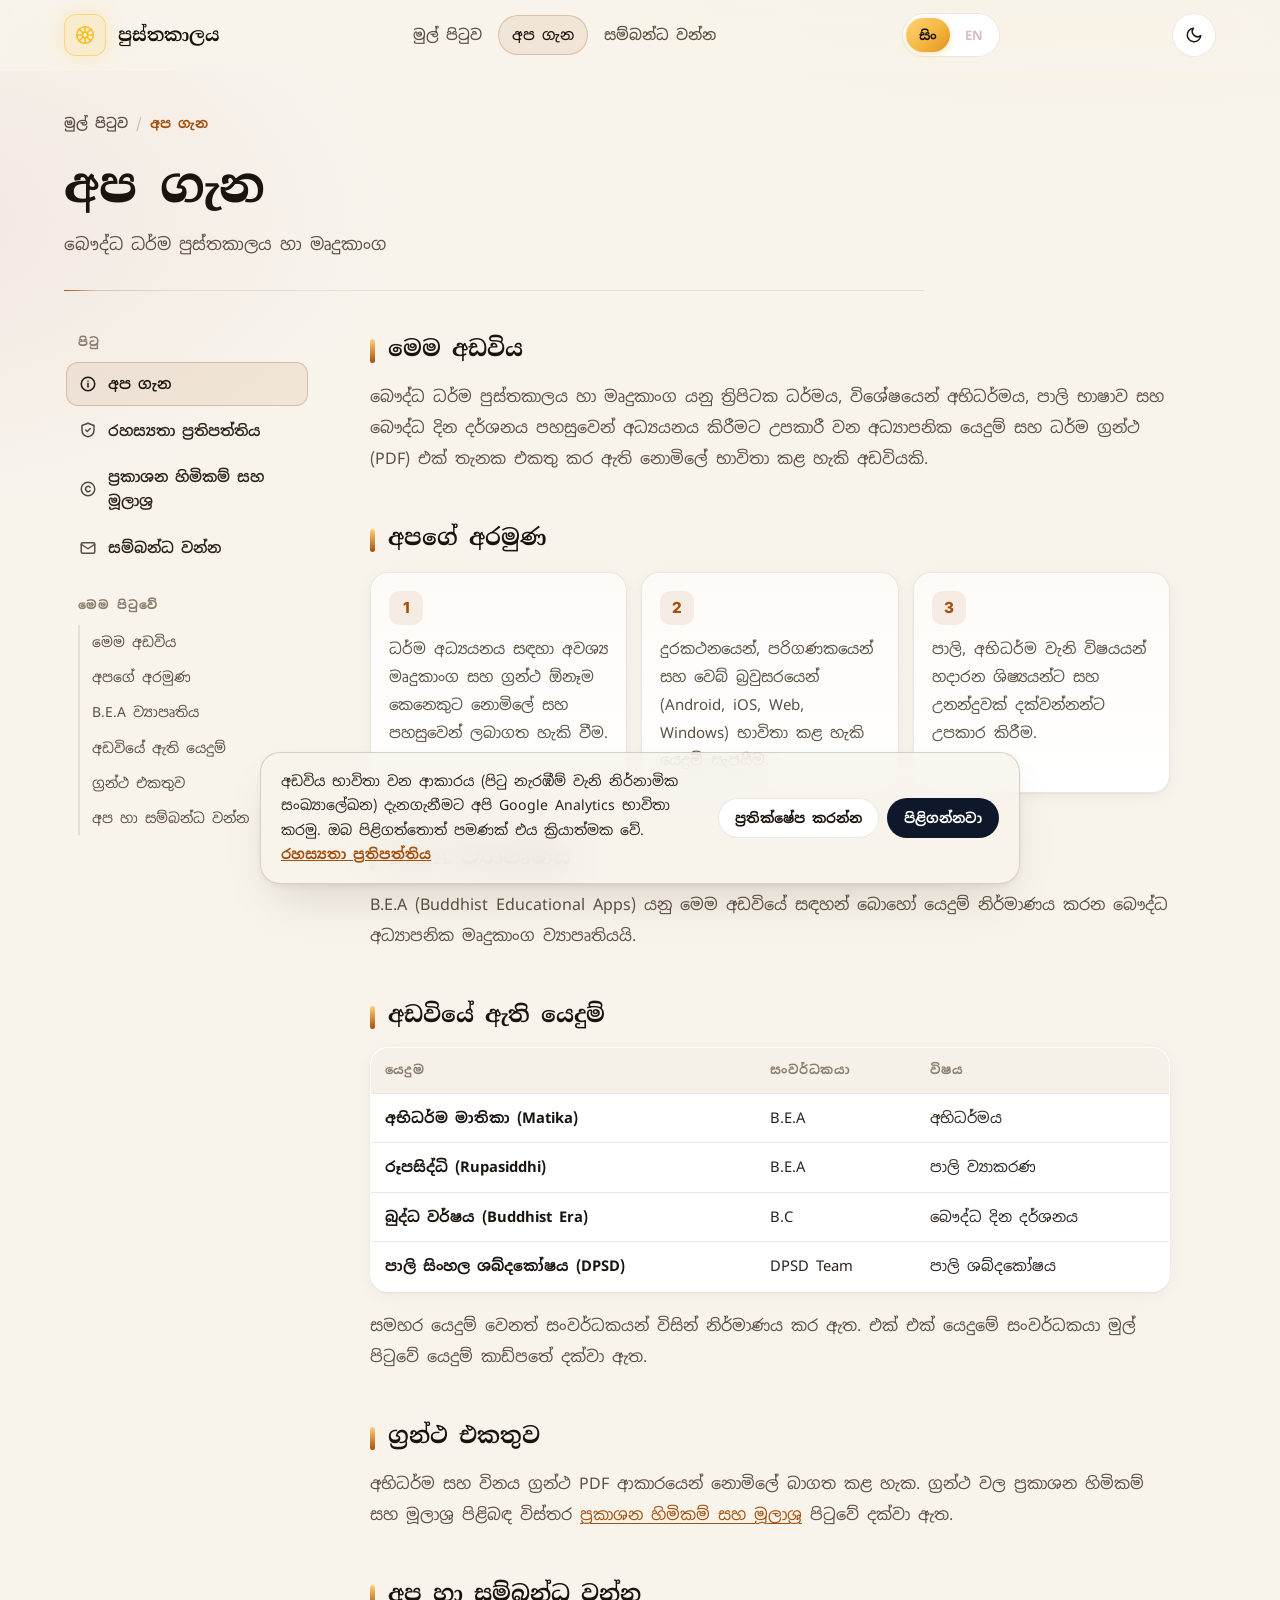
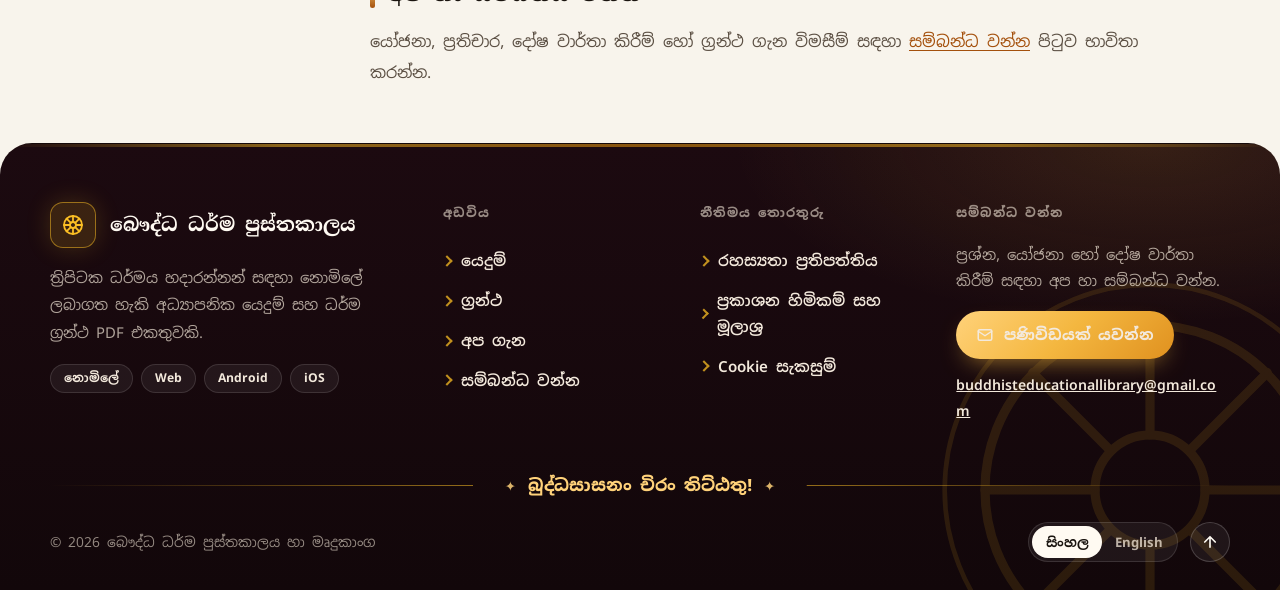
==== about.html @ d8a97411 "නවීන වෙබ් පෙනුම: modern.css / modern.js එකතු කිරීම - සියලු පිටුවලට modern.css (නව පෙනුම) සහ modern.j" ====
<!DOCTYPE html>
<html lang="si">
<head>
  <meta charset="UTF-8">
  <meta name="viewport" content="width=device-width, initial-scale=1.0">
  <title data-title-en="About | Buddhist Dhamma Library & Apps">අප ගැන | බෞද්ධ ධර්ම පුස්තකාලය හා මෘදුකාංග</title>
  <meta name="description" content="බෞද්ධ ධර්ම පුස්තකාලය හා මෘදුකාංග අඩවිය, B.E.A ව්‍යාපෘතිය සහ එහි අරමුණු ගැන දැනගන්න." data-content-en="Learn about the Buddhist Dhamma Library & Apps website, the B.E.A project and its aims.">
  <link rel="canonical" href="https://buddhistapps.vercel.app/about.html">
  <meta name="robots" content="index, follow">
  <meta name="theme-color" content="#3a0816">
  <link rel="icon" type="image/png" sizes="48x48" href="favicon.png">
  <link rel="preconnect" href="https://fonts.googleapis.com">
  <link rel="preconnect" href="https://fonts.gstatic.com" crossorigin>
  <link rel="stylesheet" href="https://fonts.googleapis.com/css2?family=Noto+Serif+Sinhala:wght@500;600;700;800&family=Noto+Sans+Sinhala:wght@400;500;600;700&family=Inter:wght@400;500;600;700&display=swap">
  <link rel="stylesheet" href="main.css?v=39">
  <link rel="stylesheet" href="modern.css?v=1">
  <script>
    (function() {
      try {
        const saved = localStorage.getItem('buddhist_apps_theme') || 'dark';
        document.documentElement.classList.toggle('light', saved === 'light');
        document.documentElement.setAttribute('data-theme', saved);
      } catch (e) {
        document.documentElement.classList.add('dark');
      }
    })();
  </script>
  <script src="i18n.js?v=2"></script>
  <script src="site.js?v=3"></script>
</head>
<body>

  <header class="site-header">
    <div class="container header-inner">
      <a href="index.html" class="brand" aria-label="මුල් පිටුව" data-i18n-aria="nav.home">
        <span class="brand-mark" aria-hidden="true">
          <svg viewBox="0 0 24 24" width="22" height="22" fill="none" stroke="currentColor" stroke-width="1.8" stroke-linecap="round" stroke-linejoin="round">
            <circle cx="12" cy="12" r="3"/>
            <circle cx="12" cy="12" r="9"/>
            <path d="M12 3v6M12 15v6M3 12h6M15 12h6M5.6 5.6l4.2 4.2M14.2 14.2l4.2 4.2M18.4 5.6l-4.2 4.2M9.8 14.2l-4.2 4.2"/>
          </svg>
        </span>
        <span class="brand-name" data-i18n="brand">පුස්තකාලය</span>
      </a>
      <nav class="site-nav" aria-label="ප්‍රධාන සබැඳි" data-i18n-aria="nav.aria">
        <a href="index.html" data-i18n="nav.home">මුල් පිටුව</a>
        <a href="about.html" aria-current="page" data-i18n="nav.about">අප ගැන</a>
        <a href="contact.html" data-i18n="nav.contact">සම්බන්ධ වන්න</a>
      </nav>
      <div class="lang-switch" role="group" aria-label="භාෂාව / Language" data-i18n-aria="lang.aria">
        <button type="button" data-set-lang="si" aria-pressed="true" title="සිංහල">සිං</button>
        <button type="button" data-set-lang="en" aria-pressed="false" title="English">EN</button>
      </div>
      <button class="theme-toggle" onclick="toggleTheme()" title="තේමාව මාරු කරන්න" aria-label="තේමාව මාරු කරන්න" data-i18n-title="theme.toggle" data-i18n-aria="theme.toggle">
        <span class="theme-toggle-icon" aria-hidden="true"></span>
      </button>
    </div>
  </header>

  <main class="container page-main">
    <nav class="crumbs" aria-label="breadcrumb">
      <a href="index.html" data-i18n="nav.home">මුල් පිටුව</a><span class="sep">/</span><span aria-current="page" data-i18n="nav.about"></span>
    </nav>
    <header class="page-head">
      <h1><span data-lang="si">අප ගැන</span><span data-lang="en">About Us</span></h1>
      <p class="page-lede"><span data-lang="si">බෞද්ධ ධර්ම පුස්තකාලය හා මෘදුකාංග</span><span data-lang="en">Buddhist Dhamma Library & Apps</span></p>
    </header>

    <div class="doc-layout">
      <aside class="doc-aside">
        <nav aria-labelledby="pgT">
          <p class="doc-box-title" id="pgT" data-i18n="pages.title">පිටු</p>
          <ul class="doc-pages">
          <li><a href="about.html" aria-current="page"><svg width="18" height="18" viewBox="0 0 24 24" fill="none" stroke="currentColor" stroke-width="2" stroke-linecap="round" stroke-linejoin="round"><circle cx="12" cy="12" r="9"/><path d="M12 11v5M12 8h.01"/></svg><span data-i18n="nav.about"></span></a></li>
          <li><a href="privacy.html"><svg width="18" height="18" viewBox="0 0 24 24" fill="none" stroke="currentColor" stroke-width="2" stroke-linecap="round" stroke-linejoin="round"><path d="M12 3l8 3v6c0 4.5-3.2 8-8 9-4.8-1-8-4.5-8-9V6z"/><path d="M9 12l2 2 4-4"/></svg><span data-i18n="footer.privacy"></span></a></li>
          <li><a href="copyright.html"><svg width="18" height="18" viewBox="0 0 24 24" fill="none" stroke="currentColor" stroke-width="2" stroke-linecap="round" stroke-linejoin="round"><circle cx="12" cy="12" r="9"/><path d="M14.8 9.5a3.5 3.5 0 100 5"/></svg><span data-i18n="footer.copyright"></span></a></li>
          <li><a href="contact.html"><svg width="18" height="18" viewBox="0 0 24 24" fill="none" stroke="currentColor" stroke-width="2" stroke-linecap="round" stroke-linejoin="round"><rect x="3" y="5" width="18" height="14" rx="2"/><path d="M3 7l9 6 9-6"/></svg><span data-i18n="nav.contact"></span></a></li>
          </ul>
        </nav>
        <nav class="doc-toc-box" id="docTocBox" aria-labelledby="tocT" hidden>
          <p class="doc-box-title" id="tocT" data-i18n="toc.title">මෙම පිටුවේ</p>
          <ol class="doc-toc" id="docToc"></ol>
        </nav>
      </aside>

      <article class="doc-article">
      <div data-lang="si">
      <h2>මෙම අඩවිය</h2>
      <p>
        බෞද්ධ ධර්ම පුස්තකාලය හා මෘදුකාංග යනු ත්‍රිපිටක ධර්මය, විශේෂයෙන් අභිධර්මය, පාලි භාෂාව සහ බෞද්ධ දින දර්ශනය පහසුවෙන් අධ්‍යයනය කිරීමට උපකාරී වන අධ්‍යාපනික යෙදුම් සහ ධර්ම ග්‍රන්ථ (PDF) එක් තැනක එකතු කර ඇති නොමිලේ භාවිතා කළ හැකි අඩවියකි.
      </p>

      <h2>අපගේ අරමුණ</h2>
      <ul class="card-list">
        <li>ධර්ම අධ්‍යයනය සඳහා අවශ්‍ය මෘදුකාංග සහ ග්‍රන්ථ ඕනෑම කෙනෙකුට නොමිලේ සහ පහසුවෙන් ලබාගත හැකි වීම.</li>
        <li>දුරකථනයෙන්, පරිගණකයෙන් සහ වෙබ් බ්‍රවුසරයෙන් (Android, iOS, Web, Windows) භාවිතා කළ හැකි යෙදුම් සැපයීම.</li>
        <li>පාලි, අභිධර්ම වැනි විෂයයන් හදාරන ශිෂ්‍යයන්ට සහ උනන්දුවක් දක්වන්නන්ට උපකාර කිරීම.</li>
      </ul>

      <h2>B.E.A ව්‍යාපෘතිය</h2>
      <p>
        B.E.A (Buddhist Educational Apps) යනු මෙම අඩවියේ සඳහන් බොහෝ යෙදුම් නිර්මාණය කරන බෞද්ධ අධ්‍යාපනික මෘදුකාංග ව්‍යාපෘතියයි.
      </p>

      <h2>අඩවියේ ඇති යෙදුම්</h2>
      <table class="info-table">
        <thead>
          <tr><th>යෙදුම</th><th>සංවර්ධකයා</th><th>විෂය</th></tr>
        </thead>
        <tbody>
          <tr><td>අභිධර්ම මාතිකා (Matika)</td><td>B.E.A</td><td>අභිධර්මය</td></tr>
          <tr><td>රූපසිද්ධි (Rupasiddhi)</td><td>B.E.A</td><td>පාලි ව්‍යාකරණ</td></tr>
          <tr><td>බුද්ධ වර්ෂය (Buddhist Era)</td><td>B.C</td><td>බෞද්ධ දින දර්ශනය</td></tr>
          <tr><td>පාලි සිංහල ශබ්දකෝෂය (DPSD)</td><td>DPSD Team</td><td>පාලි ශබ්දකෝෂය</td></tr>
        </tbody>
      </table>
      <p>සමහර යෙදුම් වෙනත් සංවර්ධකයන් විසින් නිර්මාණය කර ඇත. එක් එක් යෙදුමේ සංවර්ධකයා මුල් පිටුවේ යෙදුම් කාඩ්පතේ දක්වා ඇත.</p>

      <h2>ග්‍රන්ථ එකතුව</h2>
      <p>
        අභිධර්ම සහ විනය ග්‍රන්ථ PDF ආකාරයෙන් නොමිලේ බාගත කළ හැක. ග්‍රන්ථ වල ප්‍රකාශන හිමිකම් සහ මූලාශ්‍ර පිළිබඳ විස්තර <a href="copyright.html">ප්‍රකාශන හිමිකම් සහ මූලාශ්‍ර</a> පිටුවේ දක්වා ඇත.
      </p>

      <h2>අප හා සම්බන්ධ වන්න</h2>
      <p>
        යෝජනා, ප්‍රතිචාර, දෝෂ වාර්තා කිරීම් හෝ ග්‍රන්ථ ගැන විමසීම් සඳහා <a href="contact.html">සම්බන්ධ වන්න</a> පිටුව භාවිතා කරන්න.
      </p>
    
      </div>
      <div data-lang="en">
      <h2>This website</h2>
      <p>
        Buddhist Dhamma Library &amp; Apps is a free website that brings together educational apps and Dhamma books (PDF) to help you study the Tipiṭaka teachings — especially the Abhidhamma, the Pāli language and the Buddhist calendar — with ease.
      </p>

      <h2>Our aim</h2>
      <ul class="card-list">
        <li>Making the apps and books needed for Dhamma study freely and easily available to everyone.</li>
        <li>Providing apps that work on phones, computers and web browsers (Android, iOS, Web, Windows).</li>
        <li>Helping students of subjects such as Pāli and the Abhidhamma, and everyone with an interest in them.</li>
      </ul>

      <h2>The B.E.A project</h2>
      <p>
        B.E.A (Buddhist Educational Apps) is the Buddhist educational software project that creates most of the apps listed on this site.
      </p>

      <h2>Apps on this site</h2>
      <table class="info-table">
        <thead>
          <tr><th>App</th><th>Developer</th><th>Subject</th></tr>
        </thead>
        <tbody>
          <tr><td>Abhidhamma Matika</td><td>B.E.A</td><td>Abhidhamma</td></tr>
          <tr><td>Rupasiddhi</td><td>B.E.A</td><td>Pāli grammar</td></tr>
          <tr><td>Buddhist Era</td><td>B.C</td><td>Buddhist calendar</td></tr>
          <tr><td>Pali–Sinhala Dictionary (DPSD)</td><td>DPSD Team</td><td>Pāli dictionary</td></tr>
        </tbody>
      </table>
      <p>Some apps were created by other developers. The developer of each app is shown on its card on the home page.</p>

      <h2>Book collection</h2>
      <p>
        Abhidhamma and Vinaya books are available to download free as PDFs. Details about copyright and sources are on the <a href="copyright.html">Copyright &amp; Sources</a> page.
      </p>

      <h2>Get in touch</h2>
      <p>
        For suggestions, feedback, bug reports or questions about the books, please use the <a href="contact.html">Contact</a> page.
      </p>
      </div>
      </article>
    </div>

    <footer class="site-footer">
      <div class="footer-inner">
        <div class="footer-grid">

          <div class="footer-col footer-about">
            <a href="index.html" class="footer-brand">
              <span class="brand-mark" aria-hidden="true">
                <svg viewBox="0 0 24 24" width="24" height="24" fill="none" stroke="currentColor" stroke-width="1.8" stroke-linecap="round" stroke-linejoin="round">
                  <circle cx="12" cy="12" r="3"/>
                  <circle cx="12" cy="12" r="9"/>
                  <path d="M12 3v6M12 15v6M3 12h6M15 12h6M5.6 5.6l4.2 4.2M14.2 14.2l4.2 4.2M18.4 5.6l-4.2 4.2M9.8 14.2l-4.2 4.2"/>
                </svg>
              </span>
              <span class="footer-brand-name" data-i18n="brand.full">බෞද්ධ ධර්ම පුස්තකාලය</span>
            </a>
            <p data-i18n="footer.blurb">ත්‍රිපිටක ධර්මය හදාරන්නන් සඳහා නොමිලේ ලබාගත හැකි අධ්‍යාපනික යෙදුම් සහ ධර්ම ග්‍රන්ථ PDF එකතුවකි.</p>
            <div class="footer-chips">
              <span class="footer-chip" data-i18n="footer.free">නොමිලේ</span>
              <span class="footer-chip">Web</span>
              <span class="footer-chip">Android</span>
              <span class="footer-chip">iOS</span>
            </div>
          </div>

          <nav class="footer-col" aria-labelledby="footerExplore">
            <h3 id="footerExplore" data-i18n="footer.explore">අඩවිය</h3>
            <ul>
              <li><a href="index.html#apps" data-i18n="nav.apps">යෙදුම්</a></li>
              <li><a href="index.html#books" data-i18n="nav.books">ග්‍රන්ථ</a></li>
              <li><a href="about.html" data-i18n="nav.about">අප ගැන</a></li>
              <li><a href="contact.html" data-i18n="nav.contact">සම්බන්ධ වන්න</a></li>
            </ul>
          </nav>

          <nav class="footer-col" aria-labelledby="footerLegal">
            <h3 id="footerLegal" data-i18n="footer.legal">නීතිමය තොරතුරු</h3>
            <ul>
              <li><a href="privacy.html" data-i18n="footer.privacy">රහස්‍යතා ප්‍රතිපත්තිය</a></li>
              <li><a href="copyright.html" data-i18n="footer.copyright">ප්‍රකාශන හිමිකම් සහ මූලාශ්‍ර</a></li>
              <li><button type="button" class="footer-link-btn" onclick="openCookieSettings()" data-i18n="footer.cookie">Cookie සැකසුම්</button></li>
            </ul>
          </nav>

          <div class="footer-col footer-contact">
            <h3 data-i18n="footer.contact">සම්බන්ධ වන්න</h3>
            <p class="footer-contact-text" data-i18n="footer.contactText">ප්‍රශ්න, යෝජනා හෝ දෝෂ වාර්තා කිරීම් සඳහා අප හා සම්බන්ධ වන්න.</p>
            <a href="contact.html" class="footer-cta">
              <svg viewBox="0 0 24 24" width="18" height="18" fill="none" stroke="currentColor" stroke-width="2" stroke-linecap="round" stroke-linejoin="round" aria-hidden="true"><rect x="3" y="5" width="18" height="14" rx="2"/><path d="m3 7 9 6 9-6"/></svg>
              <span data-i18n="footer.contactCta">පණිවිඩයක් යවන්න</span>
            </a>
            <a href="#" class="footer-mail" data-contact-email data-hide-if-no-email hidden></a>
          </div>

        </div>

        <div class="footer-blessing"><span data-i18n="footer.blessing">බුද්ධසාසනං චිරං තිට්ඨතු!</span></div>

        <div class="footer-bottom">
          <p class="footer-copy">© <span data-year>2026</span> <span data-i18n="footer.rightsName">බෞද්ධ ධර්ම පුස්තකාලය හා මෘදුකාංග</span></p>
          <div class="footer-bottom-right">
            <div class="lang-switch" role="group" aria-label="භාෂාව / Language" data-i18n-aria="lang.aria">
              <button type="button" data-set-lang="si" aria-pressed="true" title="සිංහල">සිංහල</button>
              <button type="button" data-set-lang="en" aria-pressed="false" title="English">English</button>
            </div>
            <button type="button" class="footer-top" onclick="window.scrollTo({top:0,behavior:'smooth'})" aria-label="ඉහළට යන්න" title="ඉහළට යන්න" data-i18n-aria="footer.top" data-i18n-title="footer.top">
              <svg viewBox="0 0 24 24" width="18" height="18" fill="none" stroke="currentColor" stroke-width="2.2" stroke-linecap="round" stroke-linejoin="round" aria-hidden="true"><path d="M12 19V5M5 12l7-7 7 7"/></svg>
            </button>
          </div>
        </div>
      </div>
    </footer>
  </main>

  <script src="page.js?v=1" defer></script>
  <script src="theme.js" defer></script>
  <script src="modern.js?v=1" defer></script>
</body>
</html>
---- main.css ----
/* ============================================================
   බෞද්ධ ධර්ම පුස්තකාලය හා මෘදුකාංග — Modern Stable UI
   Clean · Traditional Serif Font · High Contrast · Responsive
   ============================================================ */

/* ---------- Dark (Default) ---------- */
:root,
:root.dark,
html.dark,
[data-theme="dark"] {
  --bg-main: #09090b;
  --bg-surface: #121215;
  --bg-hover: #18181c;
  --bg-elevated: #16161a;
  --bg-input: #121215;
  --bg-table-header: #141418;
  --bg-folder: #121215;
  --bg-folder-hover: #18181c;
  --border-color: #23232a;
  --border-light: #2e2e38;
  --text-main: #f0f0f2;          /* පැහැදිලි සුදු පැහැය */
  --text-bright: #ffffff;
  --text-muted: #c4c4cc;         /* කියවීමට පහසු contrast එකක් */
  --text-dim: #82828e;
  --accent-gold: #fbbf24;        /* පැහැදිලි රන්වන් පැහැය */
  --accent-soft: rgba(251, 191, 36, 0.12);
  --accent-ring: rgba(251, 191, 36, 0.35);
  --accent-green: #10b981;
  --pdf-red: #ef4444;
  --btn-solid-bg: #fafafa;
  --btn-solid-text: #09090b;
  --glass-bg: rgba(9, 9, 11, 0.85);
  --shadow-sm: 0 2px 8px rgba(0, 0, 0, 0.3);
  --shadow-lg: 0 16px 36px rgba(0, 0, 0, 0.5);
  --grid-line: rgba(255, 255, 255, 0.03);
  --r-xl: 18px;
  --r-lg: 14px;
  --r-md: 10px;
  --r-sm: 6px;
}

/* ---------- Light ---------- */
:root.light,
html.light,
[data-theme="light"] {
  --bg-main: #fdfdfc;
  --bg-surface: #ffffff;
  --bg-hover: #f5f5f3;
  --bg-elevated: #fafaf8;
  --bg-input: #ffffff;
  --bg-table-header: #f5f5f3;
  --bg-folder: #ffffff;
  --bg-folder-hover: #f5f5f3;
  --border-color: #e5e5e0;
  --border-light: #d1d1cb;
  --text-main: #18181b;          /* පැහැදිලි තද පැහැය */
  --text-bright: #09090b;
  --text-muted: #3f3f46;
  --text-dim: #71717a;
  --accent-gold: #b45309;        /* තද රන්වන්/දුඹුරු පැහැය */
  --accent-soft: rgba(180, 83, 9, 0.1);
  --accent-ring: rgba(180, 83, 9, 0.25);
  --accent-green: #059669;
  --pdf-red: #dc2626;
  --btn-solid-bg: #0f172a;
  --btn-solid-text: #ffffff;
  --glass-bg: rgba(253, 253, 252, 0.88);
  --shadow-sm: 0 2px 8px rgba(0, 0, 0, 0.05);
  --shadow-lg: 0 16px 36px rgba(0, 0, 0, 0.08);
  --grid-line: rgba(0, 0, 0, 0.03);
}

/* Base Styles */
* {
  margin: 0;
  padding: 0;
  box-sizing: border-box;
}

html {
  scroll-behavior: smooth;
  -webkit-tap-highlight-color: transparent;
}

body {
  background-color: var(--bg-main);
  color: var(--text-main);
  font-family: 'Noto Serif Sinhala', 'Abhaya Libre', Georgia, 'Times New Roman', serif;
  font-size: 16px;
  font-weight: 500;
  line-height: 1.95;
  letter-spacing: 0.01em;
  -webkit-font-smoothing: antialiased;
  -moz-osx-font-smoothing: grayscale;
  text-rendering: optimizeLegibility;
  font-feature-settings: "kern" 1;
  transition: background-color 0.25s ease, color 0.25s ease;
  overflow-x: hidden;
}

::selection {
  background: var(--accent-gold);
  color: #000;
}

/* පිටුවේ ප්‍රධාන තිරස් සීමාව මදක් වැඩි කිරීම (1140px සිට 1220px දක්වා) */
.container {
  max-width: 1220px;
  margin: 0 auto;
  padding: 0 20px;
  position: relative;
}

/* ==========================================
   Header
   ========================================== */
.site-header {
  position: sticky;
  top: 0;
  z-index: 50;
  background: var(--glass-bg);
  backdrop-filter: blur(14px);
  -webkit-backdrop-filter: blur(14px);
  border-bottom: 1px solid var(--border-color);
}

.header-inner {
  display: flex;
  align-items: center;
  justify-content: space-between;
  gap: 16px;
  height: 68px;
}

.brand {
  display: flex;
  align-items: center;
  gap: 12px;
  text-decoration: none;
  color: var(--text-bright);
  flex-shrink: 0;
}

.brand-mark {
  display: grid;
  place-items: center;
  width: 38px;
  height: 38px;
  border-radius: var(--r-sm);
  background: var(--accent-soft);
  color: var(--accent-gold);
  border: 1px solid var(--accent-ring);
}

.brand-name {
  font-family: 'Noto Serif Sinhala', Georgia, serif;
  font-weight: 700;
  font-size: 1.15rem;
}

/* Search Bar */
.search-wrapper {
  flex: 1;
  max-width: 480px;
  position: relative;
}

.search-box {
  position: relative;
  display: flex;
  align-items: center;
}

.search-box input {
  width: 100%;
  height: 42px;
  background: var(--bg-input);
  border: 1px solid var(--border-color);
  border-radius: var(--r-md);
  padding: 0 40px 0 42px;
  color: var(--text-bright);
  font-family: inherit;
  font-size: 0.92rem;
  outline: none;
  transition: border-color 0.2s, box-shadow 0.2s;
}

.search-box input:focus {
  border-color: var(--accent-gold);
  box-shadow: 0 0 0 3px var(--accent-soft);
}

.search-icon {
  position: absolute;
  left: 14px;
  color: var(--text-dim);
  pointer-events: none;
}

.search-clear {
  position: absolute;
  right: 12px;
  width: 22px;
  height: 22px;
  border-radius: 50%;
  background: var(--bg-hover);
  border: none;
  color: var(--text-muted);
  font-size: 1rem;
  cursor: pointer;
  display: grid;
  place-items: center;
}
.search-clear.hidden { display: none; }

.search-results {
  position: absolute;
  top: calc(100% + 8px);
  left: 0;
  right: 0;
  background: var(--bg-surface);
  border: 1px solid var(--border-light);
  border-radius: var(--r-md);
  box-shadow: var(--shadow-lg);
  max-height: 60vh;
  overflow-y: auto;
  padding: 8px;
  z-index: 100;
}
.search-results.hidden { display: none; }

.search-section-title {
  font-family: 'Noto Serif Sinhala', Georgia, serif;
  font-size: 0.74rem;
  font-weight: 700;
  letter-spacing: 0.05em;
  text-transform: uppercase;
  color: var(--text-dim);
  padding: 8px 12px 4px;
}

.search-result-item {
  display: flex;
  align-items: center;
  gap: 12px;
  padding: 10px 12px;
  border-radius: var(--r-sm);
  text-decoration: none;
  color: var(--text-main);
  transition: background 0.15s;
}
.search-result-item:hover {
  background: var(--bg-hover);
}
.search-result-title {
  font-size: 0.92rem;
  color: var(--text-bright);
  white-space: nowrap;
  overflow: hidden;
  text-overflow: ellipsis;
}

/* Theme Toggle */
.theme-toggle {
  width: 42px;
  height: 42px;
  display: grid;
  place-items: center;
  background: var(--bg-surface);
  border: 1px solid var(--border-color);
  border-radius: var(--r-md);
  color: var(--text-bright);
  cursor: pointer;
  flex-shrink: 0;
  transition: border-color 0.2s, background 0.2s;
}
.theme-toggle:hover {
  background: var(--bg-hover);
  border-color: var(--border-light);
}

.theme-toggle-icon {
  width: 18px;
  height: 18px;
  background: currentColor;
  -webkit-mask: url("data:image/svg+xml,%3Csvg xmlns='http://www.w3.org/2000/svg' viewBox='0 0 24 24' fill='none' stroke='black' stroke-width='2' stroke-linecap='round' stroke-linejoin='round'%3E%3Ccircle cx='12' cy='12' r='4'/%3E%3Cpath d='M12 2v2M12 20v2M4.9 4.9l1.4 1.4M17.7 17.7l1.4 1.4M2 12h2M20 12h2M4.9 19.1l1.4-1.4M17.7 6.3l1.4-1.4'/%3E%3C/svg%3E") center/contain no-repeat;
  mask: url("data:image/svg+xml,%3Csvg xmlns='http://www.w3.org/2000/svg' viewBox='0 0 24 24' fill='none' stroke='black' stroke-width='2' stroke-linecap='round' stroke-linejoin='round'%3E%3Ccircle cx='12' cy='12' r='4'/%3E%3Cpath d='M12 2v2M12 20v2M4.9 4.9l1.4 1.4M17.7 17.7l1.4 1.4M2 12h2M20 12h2M4.9 19.1l1.4-1.4M17.7 6.3l1.4-1.4'/%3E%3C/svg%3E") center/contain no-repeat;
}
html.light .theme-toggle-icon {
  -webkit-mask: url("data:image/svg+xml,%3Csvg xmlns='http://www.w3.org/2000/svg' viewBox='0 0 24 24' fill='none' stroke='black' stroke-width='2' stroke-linecap='round' stroke-linejoin='round'%3E%3Cpath d='M21 12.8A9 9 0 1 1 11.2 3a7 7 0 0 0 9.8 9.8z'/%3E%3C/svg%3E") center/contain no-repeat;
  mask: url("data:image/svg+xml,%3Csvg xmlns='http://www.w3.org/2000/svg' viewBox='0 0 24 24' fill='none' stroke='black' stroke-width='2' stroke-linecap='round' stroke-linejoin='round'%3E%3Cpath d='M21 12.8A9 9 0 1 1 11.2 3a7 7 0 0 0 9.8 9.8z'/%3E%3C/svg%3E") center/contain no-repeat;
}

/* ==========================================
   Hero Banner — Compact Height (තනි බැනරය)
   ========================================== */
/* බැනරයට පමණක් වම්පස රන්වන් මායිම පවත්වා ගැනීම */
.hero-banner {
  /* බැනරය තිරයේ වම් සිට දකුණ දක්වා සම්පූර්ණ පළලට (full-bleed) */
  width: 100vw;
  margin: 0 0 22px calc(50% - 50vw);
  padding: 32px 20px;
  display: flex;
  align-items: center;
  border: none;
  border-left: none !important;
  border-bottom: 1px solid var(--accent-ring);
  border-radius: 0;
  box-shadow: var(--shadow-sm);
  position: relative;
  overflow: hidden;
  isolation: isolate;
  background-color: var(--bg-surface);
  /* පින්තූරය පසුබිමට + තේමාවට ගැළපෙන overlay එකක් (අකුරු පැහැදිලි වීමට) */
  background-image:
    linear-gradient(var(--hero-overlay), var(--hero-overlay)),
    url("Gemini_Generated_Image_10kmon10kmon10km.jpg");
  background-size: cover;
  background-position: center;
  background-repeat: no-repeat;
}

.hero-banner-content {
  max-width: 1180px;             /* අන්තර්ගතය මැදට, පසුබිම සම්පූර්ණ තිරයට */
  width: 100%;
  margin: 0 auto;
  position: relative;
  z-index: 1;
  /* අකුරු පිටුපස අර්ධ-පාරදර්ශක පුවරුවක් — පින්තූරය පෙනෙමින් අකුරු පැහැදිලි වීමට */
  padding: 10px 24px;
  background: var(--hero-panel);
  border: none;
}

.hero-eyebrow {
  display: inline-flex;
  align-items: center;
  gap: 8px;
  padding: 4px 12px;
  border-radius: 999px;
  background: var(--hero-chip-bg);
  border: 1px solid var(--accent-ring);
  color: var(--hero-text);
  font-size: 0.78rem;
  font-weight: 600;
  margin-bottom: 12px;
}

.hero-eyebrow .dot {
  width: 7px;
  height: 7px;
  border-radius: 50%;
  background: var(--accent-green);
  box-shadow: 0 0 0 3px rgba(16, 185, 129, 0.2);
}

.hero-banner-title {
  font-family: 'Noto Serif Sinhala', Georgia, serif;
  /* අකුරු ප්‍රමාණය මදක් අඩු කර ඇත */
  font-size: clamp(1.35rem, 2.4vw, 1.85rem);
  font-weight: 800;
  color: var(--hero-title);
  line-height: 1.5;
  margin-bottom: 14px;
  text-shadow: var(--hero-shadow);
  text-align: center;
  width: 100%;
}

.hero-banner-desc {
  font-family: 'Noto Serif Sinhala', Georgia, serif;
  font-size: 0.98rem;
  font-weight: 500;
  color: var(--hero-text);
  line-height: 1.9;
  text-align: justify;
  text-justify: inter-word;
  text-shadow: var(--hero-shadow);
  margin-bottom: 0;
}

/* ==========================================
   Hero Actions — බැනරයට යටින්
   ========================================== */
.hero-actions {
  display: flex;
  align-items: center;
  gap: 12px;
  flex-wrap: wrap;
  margin-top: 0;
  margin-bottom: 44px;
  padding-left: 0;
}

.hero-btn {
  display: inline-flex !important;
  align-items: center;
  justify-content: center;
  gap: 8px;
  height: 42px;
  padding: 0 20px;
  border-radius: var(--r-md);
  font-family: inherit;
  font-size: 0.92rem;
  font-weight: 600;
  text-decoration: none !important;
  cursor: pointer;
  white-space: nowrap;
  transition: all 0.2s ease;
}

.hero-btn-primary {
  background: var(--btn-solid-bg) !important;
  color: var(--btn-solid-text) !important;
  border: 1px solid transparent;
  box-shadow: 0 2px 8px rgba(0, 0, 0, 0.08);
}
.hero-btn-primary:hover {
  transform: translateY(-2px);
  box-shadow: 0 4px 12px rgba(0, 0, 0, 0.14);
}

.hero-btn-ghost {
  background: var(--bg-surface) !important;
  color: var(--text-bright) !important;
  border: 1px solid var(--border-color) !important;
}
.hero-btn-ghost:hover {
  background: var(--bg-hover) !important;
  border-color: var(--border-light) !important;
  transform: translateY(-2px);
}

/* Mobile responsive */
@media (max-width: 768px) {
  .hero-banner {
    padding: 18px 16px;
    margin: 14px 0 12px 0;
  }
  .hero-banner-desc {
    text-align: left;
    font-size: 0.95rem;
  }
  .hero-actions {
    margin-bottom: 28px;
  }
}

/* ==========================================
   Section Headers
   ========================================== */
.section-block {
  margin-bottom: 48px;
}

/* 3. Section Titles (බෞද්ධ අධ්‍යාපනික Apps / ධර්ම ග්‍රන්ථ එකතුව) මදක් ඇතුළට ගැනීම */
.section-title {
  display: flex;
  align-items: center;
  gap: 10px;
  font-family: 'Noto Serif Sinhala', Georgia, serif;
  font-size: 1.3rem;
  font-weight: 700;
  color: var(--text-bright);
  margin-bottom: 20px;
  padding-left: 6px;  /* වම් දාරයෙන් මදක් ඇතුළට පෙළගැස්වීම */
  scroll-margin-top: 85px;
}

.section-title svg {
  color: var(--accent-gold);
}

/* ==========================================
   Apps Grid & Cards (Clean & Stable Fixes)
   ========================================== */
.apps-grid {
  display: grid;
  grid-template-columns: repeat(auto-fill, minmax(320px, 1fr));
  gap: 18px;
  align-items: start;
}

.playstore-card {
  background: var(--bg-surface);
  border: 1px solid var(--border-color);
  border-radius: var(--r-lg);
  padding: 16px;
  transition: border-color 0.2s, box-shadow 0.2s;
  overflow: hidden;
}
.playstore-card:hover {
  border-color: var(--border-light);
}
.playstore-card.expanded {
  border-color: var(--accent-ring);
  box-shadow: var(--shadow-lg);
}

.playstore-summary {
  display: flex;
  align-items: center;
  gap: 14px;
  cursor: pointer;
  user-select: none;
}

.playstore-app-icon {
  width: 58px;
  height: 58px;
  border-radius: 14px;
  object-fit: cover;
  background: var(--bg-hover);
  border: 1px solid var(--border-color);
  flex-shrink: 0;
}

.playstore-header-info {
  flex: 1;
  min-width: 0;
}

.playstore-app-title {
  font-family: 'Noto Serif Sinhala', Georgia, serif;
  font-size: 1rem;
  font-weight: 700;
  color: var(--text-bright);
  margin-bottom: 3px;
  line-height: 1.4;
  white-space: normal;
  word-break: break-word;
  overflow: visible;
  text-overflow: unset;
}

.playstore-developer {
  font-size: 0.8rem;
  color: var(--text-muted);
  display: flex;
  align-items: center;
  gap: 5px;
}
.playstore-developer span {
  color: var(--accent-green);
  font-weight: 700;
}

/* Expand Arrow */
.card-expand-arrow {
  width: 28px;
  height: 28px;
  border-radius: 50%;
  background: var(--bg-hover);
  display: grid;
  place-items: center;
  flex-shrink: 0;
  transition: transform 0.25s ease;
}
.card-expand-arrow::before {
  content: '';
  width: 6px;
  height: 6px;
  border-right: 2px solid var(--text-muted);
  border-bottom: 2px solid var(--text-muted);
  transform: translateY(-2px) rotate(45deg);
}
.playstore-card.expanded .card-expand-arrow {
  transform: rotate(180deg);
}

/* Expanded Details */
.playstore-details {
  display: none;
  margin-top: 14px;
  padding-top: 14px;
  border-top: 1px solid var(--border-color);
  animation: fadeIn 0.2s ease-out;
}
.playstore-card.expanded .playstore-details {
  display: block;
}
@keyframes fadeIn {
  from { opacity: 0; transform: translateY(-4px); }
  to { opacity: 1; transform: translateY(0); }
}

.playstore-meta-row {
  display: grid;
  grid-template-columns: 1fr auto 1fr auto 1fr;
  align-items: center;
  padding: 10px;
  background: var(--bg-elevated);
  border: 1px solid var(--border-color);
  border-radius: var(--r-md);
  margin-bottom: 14px;
}
.playstore-meta-item {
  display: flex;
  flex-direction: column;
  align-items: center;
}
.playstore-meta-val {
  font-size: 0.92rem;
  font-weight: 700;
  color: var(--text-bright);
}
.playstore-meta-val .star {
  color: #fbbf24;
}
.playstore-meta-lbl {
  font-size: 0.7rem;
  color: var(--text-dim);
}
.playstore-meta-divider {
  width: 1px;
  height: 20px;
  background: var(--border-color);
}

/* Card Action Buttons */
.playstore-actions {
  display: flex;
  gap: 8px;
  margin-bottom: 14px;
  align-items: stretch;
}

.btn-playstore-install,
.btn-playstore-web,
.btn-playstore-share {
  min-height: 44px;
  padding: 8px 12px;
  border-radius: var(--r-md);
  display: inline-flex;
  align-items: center;
  justify-content: center;
  gap: 6px;
  font-family: inherit;
  font-size: 0.85rem;
  font-weight: 600;
  text-decoration: none !important;
  white-space: nowrap;
  border: 1px solid transparent;
  cursor: pointer;
  transition: all 0.2s ease;
}

.btn-playstore-install {
  flex: 1.5;
  background: #0f172a;
  color: #ffffff !important;
}
[data-theme="dark"] .btn-playstore-install {
  background: #fafafa;
  color: #09090b !important;
}
.btn-playstore-install:hover {
  opacity: 0.92;
  transform: translateY(-1px);
}
.btn-playstore-install svg {
  flex-shrink: 0;
}

.btn-playstore-web {
  flex: 1;
  background: var(--bg-surface);
  color: var(--text-bright);
  border-color: var(--border-color);
}
.btn-playstore-web:hover {
  background: var(--bg-hover);
  border-color: var(--border-light);
}

.btn-playstore-share {
  flex: 0 0 auto;
  padding: 8px 14px;
  background: var(--bg-surface);
  color: var(--text-bright);
  border-color: var(--border-color);
}
.btn-playstore-share:hover {
  background: var(--bg-hover);
  border-color: var(--border-light);
}

.playstore-about {
  font-size: 0.88rem;
  color: var(--text-muted);
  line-height: 1.75;
  margin-bottom: 14px;
}

/* Screenshots Carousel */
.playstore-screenshots-scroll {
  display: flex;
  gap: 10px;
  overflow-x: auto;
  padding-bottom: 8px;
  margin-bottom: 14px;
}
.playstore-screenshot-img {
  height: 180px;
  width: auto;
  flex-shrink: 0;
  border-radius: var(--r-md);
  border: 1px solid var(--border-color);
  object-fit: cover;
  cursor: zoom-in;
  transition: transform 0.2s;
}
.playstore-screenshot-img:hover {
  transform: scale(1.02);
}

/* Install Guide */
.install-guide-toggle {
  width: 100%;
  display: flex;
  align-items: center;
  gap: 10px;
  background: var(--bg-elevated);
  color: var(--text-bright);
  border: 1px solid var(--border-color);
  border-radius: var(--r-md);
  padding: 10px 12px;
  font-family: inherit;
  font-size: 0.86rem;
  font-weight: 600;
  cursor: pointer;
}
.install-guide-text {
  flex: 1;
  text-align: left;
}
.install-guide-arrow {
  width: 18px;
  height: 18px;
  display: grid;
  place-items: center;
}
.install-guide-arrow::before {
  content: '';
  width: 6px;
  height: 6px;
  border-right: 2px solid var(--text-muted);
  border-bottom: 2px solid var(--text-muted);
  transform: rotate(45deg);
  transition: transform 0.25s;
}
.install-guide:has(.install-guide-content.open) .install-guide-arrow::before {
  transform: rotate(-135deg);
}

.install-guide-content {
  max-height: 0;
  overflow: hidden;
  transition: max-height 0.3s ease;
}
.install-guide-content.open {
  max-height: 700px;
  padding: 12px;
  margin-top: 8px;
  background: var(--bg-elevated);
  border: 1px solid var(--border-color);
  border-radius: var(--r-md);
}

.install-tabs {
  display: flex;
  gap: 6px;
  margin-bottom: 12px;
  background: var(--bg-hover);
  padding: 4px;
  border-radius: var(--r-sm);
}
.install-tab {
  flex: 1;
  display: flex;
  align-items: center;
  justify-content: center;
  gap: 6px;
  padding: 8px;
  border: none;
  background: transparent;
  color: var(--text-muted);
  font-size: 0.8rem;
  font-weight: 600;
  cursor: pointer;
  border-radius: 4px;
}
.install-tab.active {
  background: var(--bg-surface);
  color: var(--text-bright);
}
.install-panel { display: none; }
.install-panel.active { display: block; }

.install-steps {
  list-style: none;
  counter-reset: s;
  padding: 0;
}
.install-steps li {
  counter-increment: s;
  position: relative;
  padding: 6px 0 6px 30px;
  font-size: 0.85rem;
  color: var(--text-main);
}
.install-steps li::before {
  content: counter(s);
  position: absolute;
  left: 0;
  top: 7px;
  width: 20px;
  height: 20px;
  border-radius: 50%;
  background: var(--accent-soft);
  color: var(--accent-gold);
  font-size: 0.72rem;
  font-weight: 700;
  display: grid;
  place-items: center;
}

/* ==========================================
   PDF Table (Clean & Aligned)
   ========================================== */
.pdf-table {
  background: var(--bg-surface);
  border: 1px solid var(--border-color);
  border-radius: var(--r-lg);
  overflow: hidden;
}

.table-header {
  display: grid;
  grid-template-columns: 1fr 140px 100px 90px;
  padding: 14px 20px;
  background: var(--bg-table-header);
  border-bottom: 1px solid var(--border-color);
  color: var(--text-dim);
  font-size: 0.74rem;
  font-weight: 700;
  text-transform: uppercase;
  letter-spacing: 0.05em;
}

.folder-group {
  border-bottom: 1px solid var(--border-color);
}
.folder-group:last-child {
  border-bottom: none;
}

.folder-header {
  display: flex;
  align-items: center;
  gap: 12px;
  padding: 14px 20px;
  background: var(--bg-folder);
  color: var(--text-bright);
  font-family: 'Noto Serif Sinhala', Georgia, serif;
  font-size: 0.96rem;
  font-weight: 700;
  cursor: pointer;
  user-select: none;
  transition: background 0.15s;
}
.folder-header:hover {
  background: var(--bg-folder-hover);
}

.folder-arrow {
  width: 16px;
  height: 16px;
  display: grid;
  place-items: center;
  flex-shrink: 0;
}
.folder-arrow::before {
  content: '';
  width: 6px;
  height: 6px;
  border-right: 2px solid var(--text-muted);
  border-bottom: 2px solid var(--text-muted);
  transform: rotate(-45deg);
  transition: transform 0.2s;
}
.folder-group.open .folder-arrow::before {
  transform: rotate(45deg);
}

.folder-icon {
  width: 18px;
  height: 18px;
  flex-shrink: 0;
  background: var(--accent-gold);
  -webkit-mask: url("data:image/svg+xml,%3Csvg xmlns='http://www.w3.org/2000/svg' viewBox='0 0 24 24' fill='none' stroke='black' stroke-width='2' stroke-linecap='round' stroke-linejoin='round'%3E%3Cpath d='M3 6a2 2 0 0 1 2-2h4l2 2h8a2 2 0 0 1 2 2v9a2 2 0 0 1-2 2H5a2 2 0 0 1-2-2z'/%3E%3C/svg%3E") center/contain no-repeat;
  mask: url("data:image/svg+xml,%3Csvg xmlns='http://www.w3.org/2000/svg' viewBox='0 0 24 24' fill='none' stroke='black' stroke-width='2' stroke-linecap='round' stroke-linejoin='round'%3E%3Cpath d='M3 6a2 2 0 0 1 2-2h4l2 2h8a2 2 0 0 1 2 2v9a2 2 0 0 1-2 2H5a2 2 0 0 1-2-2z'/%3E%3C/svg%3E") center/contain no-repeat;
}

.folder-count {
  margin-left: auto;
  font-size: 0.75rem;
  font-weight: 600;
  color: var(--text-muted);
  background: var(--bg-hover);
  border: 1px solid var(--border-color);
  padding: 3px 10px;
  border-radius: 999px;
}

.table-row {
  display: grid;
  grid-template-columns: 1fr 140px 100px 90px;
  align-items: center;
  padding: 13px 20px;
  border-bottom: 1px solid var(--border-color);
  text-decoration: none;
  color: var(--text-main);
  background: var(--bg-elevated);
  transition: background 0.15s;
}
.table-row:last-child {
  border-bottom: none;
}
.table-row:hover {
  background: var(--bg-hover);
}

.file-col-title {
  display: flex;
  align-items: center;
  gap: 12px;
  min-width: 0;
  padding-right: 12px;
}

.pdf-badge {
  font-size: 0.65rem;
  font-weight: 700;
  padding: 2px 6px;
  border-radius: 4px;
  background: rgba(239, 68, 68, 0.12);
  color: var(--pdf-red);
  flex-shrink: 0;
}

.file-text {
  color: var(--text-bright);
  font-weight: 500;
  white-space: nowrap;
  overflow: hidden;
  text-overflow: ellipsis;
}
.file-col-cat, .file-col-count {
  font-size: 0.85rem;
  color: var(--text-muted);
}
.file-col-size {
  font-size: 0.85rem;
  font-weight: 600;
  color: var(--accent-green);
  text-align: right;
  font-variant-numeric: tabular-nums;
}

/* ==========================================
   Footer
   ========================================== */
.site-footer {
  text-align: center;
  padding: 40px 0 50px;
  border-top: 1px solid var(--border-color);
  color: var(--text-muted);
  font-size: 0.88rem;
}
.footer-subtext {
  font-size: 0.78rem;
  color: var(--text-dim);
  margin-top: 5px;
}

/* ==========================================
   Lightbox
   ========================================== */
.lightbox {
  position: fixed;
  inset: 0;
  z-index: 1000;
  background: rgba(0, 0, 0, 0.88);
  backdrop-filter: blur(10px);
  display: flex;
  flex-direction: column;
  align-items: center;
  justify-content: center;
  padding: 20px;
}
.lightbox-img {
  max-width: 90%;
  max-height: 80vh;
  border-radius: var(--r-md);
  box-shadow: 0 20px 50px rgba(0, 0, 0, 0.5);
}
.lightbox-caption {
  color: #fff;
  margin-top: 14px;
  font-weight: 600;
}
.lightbox-close {
  position: absolute;
  top: 20px;
  right: 20px;
  width: 40px;
  height: 40px;
  background: rgba(255, 255, 255, 0.15);
  border: none;
  border-radius: 50%;
  color: #fff;
  font-size: 24px;
  cursor: pointer;
}

/* ==========================================
   Mobile Responsive Rules
   ========================================== */
@media (max-width: 768px) {
  .header-inner {
    height: auto;
    flex-wrap: wrap;
    padding: 12px 0;
    gap: 12px;
  }
  .brand {
    order: 1;
    flex: 1;
  }
  .theme-toggle {
    order: 2;
  }
  .search-wrapper {
    order: 3;
    max-width: 100%;
    width: 100%;
  }

  .hero-banner {
    padding: 24px 20px;
    margin: 16px 0 28px 0;
  }

  .hero-banner-desc {
    text-align: left;
    font-size: 0.95rem;
    line-height: 1.8;
  }

  .apps-grid {
    grid-template-columns: 1fr;
  }

  .playstore-actions {
    flex-direction: column;
  }
  .btn-playstore-install,
  .btn-playstore-web,
  .btn-playstore-share {
    width: 100%;
    flex: none;
  }

  .table-header, .table-row {
    grid-template-columns: 1fr 80px;
  }
  .table-header span:nth-child(2),
  .table-header span:nth-child(3),
  .file-col-cat,
  .file-col-count {
    display: none;
  }
}
/* ============================================================
   ⚡ CLS (Layout Shift) Fixes
   ============================================================ */
#appsContainer {
  min-height: 280px; /* Apps load වීමට පෙර හිස් අවකාශය වෙන් කර තැබීම */
  contain-intrinsic-size: 280px;
}

#pdfFileList {
  min-height: 200px; /* PDF list එක සඳහා අවකාශය */
  contain-intrinsic-size: 200px;
}

/* Icon එක load වන තෙක් layout එක වෙනස් වීම වැළැක්වීම */
.playstore-app-icon {
  width: 62px;
  height: 62px;
  aspect-ratio: 1 / 1;
}

.playstore-screenshot-img {
  width: 220px;
  height: 175px;
  aspect-ratio: 220 / 175;
}

/* ============================================================
   ✨ Layout Polish — විධිමත් පෙනුම
   ============================================================ */
.section-title {
  padding-bottom: 12px;
  margin-bottom: 22px;
  border-bottom: 1px solid var(--border-color);
}

.playstore-card {
  box-shadow: var(--shadow-sm);
}
.playstore-card:hover {
  transform: translateY(-2px);
  box-shadow: var(--shadow-lg);
}

.pdf-table {
  box-shadow: var(--shadow-sm);
}
.table-header span:last-child {
  text-align: right;
}
.folder-header {
  border-left: 3px solid transparent;
}
.folder-group.open > .folder-header {
  border-left-color: var(--accent-gold);
  background: var(--bg-folder-hover);
}

/* Hero banner colours — theme aware (overlay + text always high contrast) */
:root,
:root.dark,
html.dark,
[data-theme="dark"] {
  --hero-overlay: rgba(48, 0, 14, 0.68);
  --hero-panel: transparent;
  --hero-panel-border: transparent;
  --hero-text: #ffffff;
  --hero-title: #fcd34d;
  --hero-chip-bg: rgba(0, 0, 0, 0.55);
  --hero-shadow: 0 1px 3px rgba(0, 0, 0, 0.95), 0 0 12px rgba(0, 0, 0, 0.75);
  --header-tint: rgba(128, 0, 32, 0.22);
  --header-border: rgba(190, 60, 90, 0.35);
}
:root.light,
html.light,
[data-theme="light"] {
  --hero-overlay: rgba(48, 0, 14, 0.68);
  --hero-panel: transparent;
  --hero-panel-border: transparent;
  --hero-text: #ffffff;
  --hero-title: #fcd34d;
  --hero-chip-bg: rgba(0, 0, 0, 0.5);
  --hero-shadow: 0 1px 3px rgba(0, 0, 0, 0.95), 0 0 12px rgba(0, 0, 0, 0.7);
  --header-tint: rgba(250, 226, 231, 0.97);   /* ගොඩක් ලා මෙරූන් (pale maroon) */
  --header-border: rgba(128, 0, 32, 0.22);
}

/* Header / search bar area — light tint */
.site-header {
  background-image: linear-gradient(var(--header-tint), var(--header-tint));
  border-bottom: 1px solid var(--header-border);
}

@media (max-width: 768px) {
  .hero-banner {
    min-height: 0;
    padding: 16px 12px;
    margin: 0 0 14px calc(50% - 50vw);
  }
  .hero-banner-content {
    padding: 16px 14px;
  }
  .hero-banner-title {
    text-align: center;
    font-size: 1.3rem;
  }
  .hero-banner-desc {
    font-size: 0.93rem;
    line-height: 1.85;
  }
  .hero-actions {
    margin-bottom: 32px;
  }
  .hero-btn {
    flex: 1;
  }
}

/* ============================================================
   📄 පොදු පිටු (About / Contact / Privacy / Copyright), Nav, Footer, Cookie
   ============================================================ */

/* Header nav */
.site-nav {
  display: flex;
  align-items: center;
  gap: 4px;
  flex-wrap: wrap;
}
.site-nav a {
  padding: 8px 12px;
  border-radius: var(--r-sm);
  color: var(--text-main);
  text-decoration: none;
  font-size: 0.9rem;
  font-weight: 600;
  transition: background 0.15s, color 0.15s;
}
.site-nav a:hover { background: var(--bg-hover); color: var(--accent-gold); }
.site-nav a[aria-current="page"] { color: var(--accent-gold); }

/* Footer links */
.footer-links {
  display: flex;
  justify-content: center;
  align-items: center;
  flex-wrap: wrap;
  gap: 6px 18px;
  margin-bottom: 14px;
}
.footer-links a,
.footer-link-btn {
  color: var(--text-muted);
  font-family: inherit;
  font-size: 0.88rem;
  font-weight: 600;
  text-decoration: none;
  background: none;
  border: none;
  cursor: pointer;
  padding: 2px 0;
}
.footer-links a:hover,
.footer-link-btn:hover { color: var(--accent-gold); text-decoration: underline; }

/* Page title band */
.page-hero {
  margin: 28px 0 24px;
  padding: 26px 30px;
  background: var(--bg-surface);
  border: 1px solid var(--border-color);
  border-left: 5px solid var(--accent-gold);
  border-radius: var(--r-lg);
}
.page-hero h1 {
  font-size: clamp(1.4rem, 2.6vw, 1.9rem);
  font-weight: 800;
  color: var(--accent-gold);
  line-height: 1.5;
}
.page-hero p {
  margin-top: 4px;
  color: var(--text-muted);
  font-size: 0.95rem;
}

/* Article content */
.page-content {
  max-width: 860px;
  margin: 0 auto 56px;
  padding: 8px 4px;
}
.page-content h2 {
  font-size: 1.2rem;
  font-weight: 700;
  color: var(--text-bright);
  margin: 30px 0 10px;
  padding-bottom: 8px;
  border-bottom: 1px solid var(--border-color);
}
.page-content p,
.page-content li {
  color: var(--text-main);
  font-size: 0.98rem;
  line-height: 1.95;
}
.page-content p { margin-bottom: 12px; }
.page-content ul,
.page-content ol { margin: 6px 0 14px 22px; }
.page-content li { margin-bottom: 4px; }
.page-content a { color: var(--accent-gold); font-weight: 600; }
.page-content .note {
  margin: 16px 0;
  padding: 14px 18px;
  background: var(--accent-soft);
  border: 1px solid var(--accent-ring);
  border-radius: var(--r-md);
  color: var(--text-bright);
}
.page-meta {
  color: var(--text-dim);
  font-size: 0.85rem;
  margin-bottom: 18px;
}

/* Simple data table inside pages */
.info-table {
  width: 100%;
  border-collapse: collapse;
  margin: 10px 0 18px;
  background: var(--bg-surface);
  border: 1px solid var(--border-color);
  border-radius: var(--r-md);
  overflow: hidden;
}
.info-table th,
.info-table td {
  text-align: left;
  padding: 11px 14px;
  border-bottom: 1px solid var(--border-color);
  font-size: 0.92rem;
  vertical-align: top;
}
.info-table th {
  background: var(--bg-table-header);
  color: var(--text-dim);
  font-size: 0.78rem;
  text-transform: uppercase;
  letter-spacing: 0.04em;
}
.info-table tr:last-child td { border-bottom: none; }

/* Contact form */
.contact-form {
  display: grid;
  gap: 16px;
  margin-top: 14px;
  padding: 22px;
  background: var(--bg-surface);
  border: 1px solid var(--border-color);
  border-radius: var(--r-lg);
}
.form-row { display: grid; gap: 6px; }
.form-row label {
  font-size: 0.9rem;
  font-weight: 700;
  color: var(--text-bright);
}
.form-row input,
.form-row select,
.form-row textarea {
  width: 100%;
  background: var(--bg-input);
  border: 1px solid var(--border-color);
  border-radius: var(--r-md);
  padding: 10px 14px;
  color: var(--text-bright);
  font-family: inherit;
  font-size: 0.95rem;
  outline: none;
}
.form-row textarea { min-height: 150px; resize: vertical; line-height: 1.7; }
.form-row input:focus,
.form-row select:focus,
.form-row textarea:focus {
  border-color: var(--accent-gold);
  box-shadow: 0 0 0 3px var(--accent-soft);
}
.form-hint { font-size: 0.82rem; color: var(--text-dim); }
.form-submit {
  justify-self: start;
  min-height: 44px;
  padding: 0 24px;
  border: none;
  border-radius: var(--r-md);
  background: var(--btn-solid-bg);
  color: var(--btn-solid-text);
  font-family: inherit;
  font-size: 0.95rem;
  font-weight: 700;
  cursor: pointer;
}
.form-submit:hover { opacity: 0.92; }
.form-status {
  font-size: 0.9rem;
  color: var(--text-muted);
  min-height: 1.4em;
}

/* Cookie banner */
.cookie-banner {
  position: fixed;
  left: 16px;
  right: 16px;
  bottom: 16px;
  z-index: 900;
  max-width: 760px;
  margin: 0 auto;
  display: flex;
  align-items: center;
  gap: 18px;
  padding: 16px 20px;
  background: var(--bg-surface);
  border: 1px solid var(--accent-ring);
  border-radius: var(--r-lg);
  box-shadow: var(--shadow-lg);
}
.cookie-text {
  flex: 1;
  font-size: 0.88rem;
  line-height: 1.75;
  color: var(--text-main);
}
.cookie-text a { color: var(--accent-gold); font-weight: 700; }
.cookie-actions { display: flex; gap: 8px; flex-shrink: 0; }
.cookie-btn {
  min-height: 40px;
  padding: 0 16px;
  border-radius: var(--r-md);
  font-family: inherit;
  font-size: 0.86rem;
  font-weight: 700;
  cursor: pointer;
  border: 1px solid var(--border-color);
  white-space: nowrap;
}
.cookie-btn-primary { background: var(--btn-solid-bg); color: var(--btn-solid-text); border-color: transparent; }
.cookie-btn-ghost { background: var(--bg-surface); color: var(--text-bright); }
.cookie-btn:hover { opacity: 0.92; }

@media (max-width: 768px) {
  .site-nav { order: 3; width: 100%; justify-content: center; }
  .page-hero { padding: 20px 18px; margin: 18px 0 18px; }
  .info-table th:nth-child(3), .info-table td:nth-child(3) { display: none; }
  .cookie-banner { flex-direction: column; align-items: stretch; gap: 12px; }
  .cookie-actions { justify-content: flex-end; }
}

/* ============================================================
   🌐 භාෂා මාරුව (සිංහල / English)
   ============================================================ */
html[lang="en"] [data-lang="si"],
html[lang="si"] [data-lang="en"] {
  display: none !important;
}

/* English: පැහැදිලි sans-serif අකුරු */
html[lang="en"] body,
html[lang="en"] body * {
  font-family: 'Inter', system-ui, -apple-system, 'Segoe UI', Roboto, 'Noto Serif Sinhala', sans-serif;
}
html[lang="en"] body { line-height: 1.7; letter-spacing: 0; }
html[lang="en"] .page-content p,
html[lang="en"] .page-content li { line-height: 1.8; }
html[lang="en"] .hero-banner-desc { line-height: 1.8; }

.lang-switch {
  display: inline-flex;
  align-items: center;
  gap: 2px;
  height: 42px;
  padding: 3px;
  background: var(--bg-surface);
  border: 1px solid var(--border-color);
  border-radius: var(--r-md);
  flex-shrink: 0;
}
.lang-switch button {
  min-width: 44px;
  height: 34px;
  padding: 0 10px;
  border: none;
  border-radius: 7px;
  background: transparent;
  color: var(--text-muted);
  font-family: inherit;
  font-size: 0.82rem;
  font-weight: 700;
  cursor: pointer;
  transition: background 0.15s, color 0.15s;
}
.lang-switch button:hover { color: var(--text-bright); }
.lang-switch button.active {
  background: var(--accent-gold);
  color: #1c1100;
}
html.light .lang-switch button.active { color: #ffffff; }

@media (max-width: 768px) {
  .lang-switch { order: 2; }
  /* සෙවුම් තීරුව මුළු පළලෙන් වෙනම පේළියක් ලෙස (බොත්තම් වැඩි වීමෙන් පටු නොවීමට) */
  .search-wrapper { flex: 1 1 100%; }
  /* mobile header හි පැති පරතරය (පෙර rule එකෙන් මැකී තිබුණි) */
  .header-inner { padding: 12px 20px; }
}

/* ============================================================
   🦶 Footer — නවීන සැලසුම: තද මෙරූන් + රන්වන් (Dark / Light දෙකටම එකම පෙනුම)
   ============================================================ */
.site-footer {
  --f-bg-1: #2a0610;
  --f-bg-2: #500c21;
  --f-text: #fbeff1;
  --f-muted: #dcc3ca;
  --f-gold: #fbbf24;
  --f-gold-2: #f59e0b;
  --f-line: rgba(255, 255, 255, 0.14);

  position: relative;
  overflow: hidden;
  isolation: isolate;
  width: 100vw;
  margin: 48px 0 0 calc(50% - 50vw);
  padding: 0;
  text-align: left;
  font-size: 1rem;
  color: var(--f-text);
  border: none;
  background-color: var(--f-bg-1);
  background-image:
    radial-gradient(820px 340px at 90% 0%, rgba(251, 191, 36, 0.17), transparent 65%),
    radial-gradient(620px 320px at 0% 100%, rgba(200, 45, 85, 0.30), transparent 70%),
    linear-gradient(165deg, var(--f-bg-2) 0%, var(--f-bg-1) 78%);
}
/* රන්වන් මායිම් රේඛාව */
.site-footer::before {
  content: "";
  position: absolute;
  inset: 0 0 auto 0;
  height: 3px;
  z-index: 2;
  background: linear-gradient(90deg, transparent 0%, var(--f-gold) 22%, var(--f-gold-2) 50%, var(--f-gold) 78%, transparent 100%);
}
/* ධර්ම චක්‍ර watermark */
.site-footer::after {
  content: "";
  position: absolute;
  right: -90px;
  bottom: -120px;
  width: 440px;
  height: 440px;
  z-index: 0;
  opacity: 0.11;
  pointer-events: none;
  background: url("data:image/svg+xml,%3Csvg xmlns='http://www.w3.org/2000/svg' viewBox='0 0 24 24' fill='none' stroke='%23fbbf24' stroke-width='0.5' stroke-linecap='round'%3E%3Ccircle cx='12' cy='12' r='3'/%3E%3Ccircle cx='12' cy='12' r='9'/%3E%3Ccircle cx='12' cy='12' r='11.2' stroke-width='0.25'/%3E%3Cpath d='M12 3v6M12 15v6M3 12h6M15 12h6M5.6 5.6l4.2 4.2M14.2 14.2l4.2 4.2M18.4 5.6l-4.2 4.2M9.8 14.2l-4.2 4.2'/%3E%3C/svg%3E") center / contain no-repeat;
}
.site-footer [hidden] { display: none !important; }

.footer-inner {
  position: relative;
  z-index: 1;
  max-width: 1220px;
  margin: 0 auto;
  padding: 58px 20px 0;
}
.footer-grid {
  display: grid;
  grid-template-columns: 1.65fr 1fr 1fr 1.3fr;
  gap: 46px;
}

/* --- Brand --- */
.footer-brand {
  display: inline-flex;
  align-items: center;
  gap: 14px;
  margin-bottom: 16px;
  color: #ffffff;
  text-decoration: none;
}
.footer-brand .brand-mark {
  width: 46px;
  height: 46px;
  border-radius: 13px;
  color: var(--f-gold);
  background: rgba(251, 191, 36, 0.14);
  border: 1px solid rgba(251, 191, 36, 0.5);
  box-shadow: 0 0 24px rgba(251, 191, 36, 0.18);
}
.footer-brand-name {
  font-size: 1.2rem;
  font-weight: 800;
  line-height: 1.35;
}
.footer-about p {
  max-width: 420px;
  color: var(--f-muted);
  font-size: 0.93rem;
  line-height: 1.85;
}
.footer-chips {
  display: flex;
  flex-wrap: wrap;
  gap: 8px;
  margin-top: 18px;
}
.footer-chip {
  padding: 3px 13px;
  border-radius: 999px;
  color: var(--f-gold);
  background: rgba(251, 191, 36, 0.1);
  border: 1px solid rgba(251, 191, 36, 0.32);
  font-size: 0.76rem;
  font-weight: 700;
  line-height: 1.7;
}

/* --- Link columns --- */
.footer-col h3 {
  display: flex;
  align-items: center;
  gap: 10px;
  margin-bottom: 18px;
  color: #ffffff;
  font-size: 0.82rem;
  font-weight: 800;
  letter-spacing: 0.09em;
  text-transform: uppercase;
}
.footer-col h3::after {
  content: "";
  width: 28px;
  height: 2px;
  border-radius: 2px;
  background: var(--f-gold);
}
.footer-col ul {
  display: grid;
  gap: 2px;
  list-style: none;
}
.footer-col li a,
.footer-col .footer-link-btn {
  display: inline-flex;
  align-items: center;
  gap: 10px;
  padding: 6px 0;
  color: var(--f-text);
  font-family: inherit;
  font-size: 0.95rem;
  font-weight: 600;
  line-height: 1.7;          /* <a> සහ <button> පේළි එක සමාන උසින් */
  text-align: left;
  text-decoration: none;
  background: none;
  border: none;
  cursor: pointer;
  transition: color 0.18s;
}
.footer-col li a::before,
.footer-col .footer-link-btn::before {
  content: "";
  width: 6px;
  height: 6px;
  border-top: 2px solid var(--f-gold);
  border-right: 2px solid var(--f-gold);
  opacity: 0.75;
  transform: rotate(45deg);
  transition: transform 0.18s;
}
.footer-col li a:hover,
.footer-col .footer-link-btn:hover { color: var(--f-gold); }
.footer-col li a:hover::before,
.footer-col .footer-link-btn:hover::before { transform: translateX(4px) rotate(45deg); }

/* --- Contact column --- */
.footer-contact-text {
  margin-bottom: 16px;
  color: var(--f-muted);
  font-size: 0.92rem;
  line-height: 1.8;
}
.footer-cta {
  display: inline-flex;
  align-items: center;
  gap: 10px;
  padding: 11px 20px;
  border-radius: 12px;
  color: #2a0610;
  background: linear-gradient(135deg, #fde68a 0%, var(--f-gold) 45%, var(--f-gold-2) 100%);
  box-shadow: 0 8px 22px rgba(245, 158, 11, 0.28);
  font-size: 0.92rem;
  font-weight: 800;
  text-decoration: none;
  transition: transform 0.18s, box-shadow 0.18s;
}
.footer-cta:hover {
  transform: translateY(-2px);
  box-shadow: 0 12px 28px rgba(245, 158, 11, 0.4);
}
.footer-mail {
  display: block;
  margin-top: 14px;
  color: var(--f-text);
  font-size: 0.9rem;
  font-weight: 600;
  word-break: break-all;
}
.footer-mail:hover { color: var(--f-gold); }

/* --- ආශීර්වාද පටිය --- */
.footer-blessing {
  display: flex;
  align-items: center;
  gap: 20px;
  margin-top: 46px;
  color: var(--f-gold);
  font-size: 1.05rem;
  font-weight: 800;
  text-align: center;
}
.footer-blessing::before,
.footer-blessing::after {
  content: "";
  flex: 1;
  height: 1px;
  background: linear-gradient(90deg, transparent, rgba(251, 191, 36, 0.55));
}
.footer-blessing::after { transform: scaleX(-1); }
.footer-blessing span::before,
.footer-blessing span::after {
  content: "✦";
  margin: 0 12px;
  font-size: 0.8em;
  opacity: 0.85;
}

/* --- පහළ තීරුව --- */
.footer-bottom {
  display: flex;
  flex-wrap: wrap;
  align-items: center;
  justify-content: space-between;
  gap: 14px 20px;
  padding: 22px 0 28px;
}
.footer-copy {
  margin: 0;
  color: var(--f-muted);
  font-size: 0.86rem;
  line-height: 1.7;
}
.footer-bottom-right {
  display: flex;
  align-items: center;
  gap: 12px;
}
.site-footer .lang-switch {
  order: 0;                  /* header සඳහා වූ mobile order:2 rule එක footer හි නොබලපාන්න */
  height: 40px;
  background: rgba(255, 255, 255, 0.07);
  border-color: rgba(255, 255, 255, 0.22);
}
.site-footer .lang-switch button {
  min-width: 70px;
  height: 32px;
  color: var(--f-muted);
}
.site-footer .lang-switch button:hover { color: #ffffff; }
.site-footer .lang-switch button.active,
html.light .site-footer .lang-switch button.active {
  color: #2a0610;
  background: var(--f-gold);
}
.footer-top {
  display: grid;
  place-items: center;
  width: 40px;
  height: 40px;
  border-radius: 50%;
  color: var(--f-gold);
  background: rgba(251, 191, 36, 0.1);
  border: 1px solid rgba(251, 191, 36, 0.45);
  cursor: pointer;
  transition: background 0.18s, color 0.18s, transform 0.18s;
}
.footer-top:hover {
  color: #2a0610;
  background: var(--f-gold);
  transform: translateY(-2px);
}

/* --- Responsive --- */
@media (max-width: 1000px) {
  .footer-grid { grid-template-columns: 1fr 1fr; gap: 34px 28px; }
  .footer-about,
  .footer-contact { grid-column: 1 / -1; }
}
@media (max-width: 600px) {
  .footer-inner { padding-top: 44px; }
  .footer-blessing { margin-top: 36px; font-size: 0.95rem; gap: 12px; }
  .footer-blessing span::before,
  .footer-blessing span::after { margin: 0 6px; }
  .footer-bottom { flex-direction: column; align-items: flex-start; }
  .footer-bottom-right { width: 100%; justify-content: space-between; }
}

/* ============================================================
   📄 Document පිටු — නවීන ලැප්ටොප් layout
   (About / Privacy / Copyright / Contact) — බැනරයක් නැත
   ============================================================ */
.page-main { padding-top: 34px; padding-bottom: 8px; }

/* --- ශීර්ෂය: breadcrumb + මාතෘකාව + හැඳින්වීම --- */
.crumbs {
  display: flex;
  align-items: center;
  flex-wrap: wrap;
  gap: 8px;
  margin-bottom: 16px;
  color: var(--text-dim);
  font-size: 0.84rem;
}
.crumbs a { color: var(--text-muted); font-weight: 600; text-decoration: none; }
.crumbs a:hover { color: var(--accent-gold); }
.crumbs .sep { opacity: 0.5; }
.crumbs [aria-current="page"] { color: var(--accent-gold); font-weight: 700; }

.page-head {
  position: relative;
  max-width: 860px;
  margin-bottom: 40px;
  padding-bottom: 30px;
  border-bottom: 1px solid var(--border-color);
}
.page-head::after {
  content: "";
  position: absolute;
  left: 0;
  bottom: -1px;
  width: 110px;
  height: 3px;
  border-radius: 3px;
  background: linear-gradient(90deg, var(--accent-gold), transparent);
}
.page-head h1 {
  color: var(--text-bright);
  font-size: clamp(1.9rem, 3.2vw, 2.65rem);
  font-weight: 800;
  line-height: 1.45;
  letter-spacing: -0.01em;
}
.page-lede {
  max-width: 62ch;
  margin-top: 8px;
  color: var(--text-muted);
  font-size: 1.08rem;
  line-height: 1.85;
}

/* --- layout: sticky පැති තීරුව + ලිපිය --- */
.doc-layout {
  display: grid;
  grid-template-columns: 250px minmax(0, 1fr);
  gap: 56px;
  align-items: start;
  margin-bottom: 28px;
}
.doc-aside {
  position: sticky;
  top: 92px;
  display: grid;
  gap: 26px;
  max-height: calc(100vh - 112px);
  overflow-y: auto;
  padding: 2px 6px 8px 2px;
  scrollbar-width: thin;
}
.doc-toc-box[hidden] { display: none; }
.doc-box-title {
  margin: 0 0 10px;
  padding: 0 12px;
  color: var(--text-dim);
  font-size: 0.74rem;
  font-weight: 800;
  letter-spacing: 0.09em;
  text-transform: uppercase;
  line-height: 1.6;
}

.doc-pages { display: grid; gap: 3px; list-style: none; }
.doc-pages a {
  display: flex;
  align-items: center;
  gap: 11px;
  padding: 9px 12px;
  border: 1px solid transparent;
  border-radius: 10px;
  color: var(--text-main);
  font-size: 0.93rem;
  font-weight: 600;
  line-height: 1.6;
  text-decoration: none;
  transition: background 0.15s, color 0.15s, border-color 0.15s;
}
.doc-pages a:hover { background: var(--bg-hover); }
.doc-pages svg { flex-shrink: 0; opacity: 0.8; }
.doc-pages a[aria-current="page"] {
  color: var(--accent-gold);
  background: var(--accent-soft);
  border-color: var(--accent-ring);
}
.doc-pages a[aria-current="page"] svg { opacity: 1; }

.doc-toc {
  display: grid;
  gap: 1px;
  margin-left: 12px;
  list-style: none;
  border-left: 2px solid var(--border-color);
}
.doc-toc a {
  display: block;
  margin-left: -2px;
  padding: 6px 12px;
  border-left: 2px solid transparent;
  color: var(--text-muted);
  font-size: 0.87rem;
  line-height: 1.6;
  text-decoration: none;
  transition: color 0.15s, border-color 0.15s;
}
.doc-toc a:hover { color: var(--text-bright); }
.doc-toc a.active {
  color: var(--accent-gold);
  border-left-color: var(--accent-gold);
  font-weight: 700;
}

/* --- ලිපිය --- */
.doc-article {
  max-width: 800px;
  margin: 0;
  padding: 0;
}
.doc-article > div > :first-child { margin-top: 0; }
.doc-article .page-meta {
  display: inline-block;
  margin: 0 0 6px;
  padding: 5px 14px;
  border: 1px solid var(--border-color);
  border-radius: 999px;
  background: var(--bg-elevated);
  color: var(--text-muted);
  font-size: 0.82rem;
  line-height: 1.7;
}
.doc-article h2 {
  position: relative;
  margin: 46px 0 14px;
  padding: 0 0 0 18px;
  border-bottom: none;
  color: var(--text-bright);
  font-size: 1.3rem;
  line-height: 1.6;
  scroll-margin-top: 96px;
}
.doc-article h2::before {
  content: "";
  position: absolute;
  left: 0;
  top: 0.38em;
  width: 5px;
  height: 1.05em;
  border-radius: 3px;
  background: var(--accent-gold);
}
.doc-article p,
.doc-article li { font-size: 1rem; line-height: 1.95; }
.doc-article p { margin-bottom: 14px; }
.doc-article strong { color: var(--text-bright); }
.doc-article a { text-underline-offset: 3px; }

.doc-article ul {
  display: grid;
  gap: 8px;
  margin: 10px 0 18px;
  padding: 0;
  list-style: none;
}
.doc-article ul li { position: relative; margin: 0; padding-left: 28px; }
.doc-article ul li::before {
  content: "";
  position: absolute;
  left: 5px;
  top: 0.82em;
  width: 8px;
  height: 8px;
  border-radius: 50%;
  background: var(--accent-gold);
  box-shadow: 0 0 0 4px var(--accent-soft);
}
.doc-article ol {
  display: grid;
  gap: 12px;
  margin: 10px 0 18px;
  padding: 0;
  list-style: none;
  counter-reset: step;
}
.doc-article ol li { position: relative; margin: 0; padding-left: 44px; counter-increment: step; }
.doc-article ol li::before {
  content: counter(step);
  position: absolute;
  left: 0;
  top: 0.35em;
  display: grid;
  place-items: center;
  width: 28px;
  height: 28px;
  border-radius: 50%;
  color: var(--accent-gold);
  background: var(--accent-soft);
  border: 1px solid var(--accent-ring);
  font-family: 'Inter', sans-serif;
  font-size: 0.8rem;
  font-weight: 800;
  line-height: 1;
}

/* අරමුණු කාඩ්පත් (About) */
.doc-article ul.card-list {
  grid-template-columns: repeat(3, minmax(0, 1fr));
  gap: 14px;
  margin: 16px 0 22px;
  counter-reset: aim;
}
.doc-article ul.card-list li {
  padding: 18px;
  border: 1px solid var(--border-color);
  border-radius: var(--r-lg);
  background: var(--bg-surface);
  box-shadow: var(--shadow-sm);
  font-size: 0.94rem;
  line-height: 1.85;
  counter-increment: aim;
  transition: transform 0.18s, border-color 0.18s;
}
.doc-article ul.card-list li:hover { transform: translateY(-2px); border-color: var(--accent-ring); }
.doc-article ul.card-list li::before {
  content: counter(aim);
  position: static;
  display: grid;
  place-items: center;
  width: 34px;
  height: 34px;
  margin-bottom: 10px;
  border-radius: 10px;
  color: var(--accent-gold);
  background: var(--accent-soft);
  box-shadow: none;
  font-family: 'Inter', sans-serif;
  font-size: 0.95rem;
  font-weight: 800;
}

/* වගුව */
.doc-article .info-table {
  margin: 14px 0 18px;
  box-shadow: var(--shadow-sm);
  border-radius: var(--r-lg);
}
.doc-article .info-table td:first-child { color: var(--text-bright); font-weight: 700; }
.doc-article .info-table tbody tr { transition: background 0.15s; }
.doc-article .info-table tbody tr:hover { background: var(--bg-hover); }

/* සටහන (callout) */
.doc-article .note {
  position: relative;
  margin: 22px 0;
  padding: 16px 18px 16px 58px;
  border: 1px solid var(--accent-ring);
  border-left: 4px solid var(--accent-gold);
  border-radius: var(--r-md);
  background: var(--accent-soft);
  color: var(--text-bright);
  line-height: 1.85;
}
.doc-article .note::before {
  content: "i";
  position: absolute;
  left: 18px;
  top: 17px;
  display: grid;
  place-items: center;
  width: 26px;
  height: 26px;
  border-radius: 50%;
  color: var(--bg-main);
  background: var(--accent-gold);
  font-family: 'Inter', sans-serif;
  font-size: 0.85rem;
  font-weight: 800;
  line-height: 1;
}

/* --- කියවීමේ ප්‍රගති රේඛාව --- */
.read-progress {
  position: fixed;
  inset: 0 0 auto 0;
  z-index: 70;
  height: 3px;
  pointer-events: none;
}
.read-progress span {
  display: block;
  width: 0;
  height: 100%;
  background: linear-gradient(90deg, var(--accent-gold), #fde68a);
  box-shadow: 0 0 8px var(--accent-ring);
}

/* --- සම්බන්ධ වන්න පිටුව --- */
.contact-layout {
  display: grid;
  grid-template-columns: minmax(0, 1fr) 300px;
  gap: 26px;
  align-items: start;
}
.contact-main > h2:first-child { margin-top: 0; }
.contact-intro { max-width: 60ch; color: var(--text-muted); }
.doc-article .contact-form {
  gap: 18px;
  margin-top: 18px;
  padding: 26px;
  border-radius: var(--r-lg);
  box-shadow: var(--shadow-sm);
}
.form-grid-2 { display: grid; grid-template-columns: 1fr 1fr; gap: 16px; }
.form-actions { display: flex; align-items: center; flex-wrap: wrap; gap: 14px; }
.form-actions .form-status { margin: 0; }
.doc-article .form-row label { line-height: 1.6; }

.contact-side {
  position: sticky;
  top: 92px;
  display: grid;
  gap: 14px;
}
.contact-side [hidden] { display: none !important; }
.info-card {
  padding: 20px;
  border: 1px solid var(--border-color);
  border-radius: var(--r-lg);
  background: var(--bg-surface);
  box-shadow: var(--shadow-sm);
}
.info-card h3 {
  display: flex;
  align-items: center;
  gap: 11px;
  margin: 0 0 10px;
  color: var(--text-bright);
  font-size: 1rem;
  font-weight: 800;
  line-height: 1.5;
}
.info-card .ic {
  display: grid;
  place-items: center;
  flex-shrink: 0;
  width: 36px;
  height: 36px;
  border-radius: 10px;
  color: var(--accent-gold);
  background: var(--accent-soft);
}
.info-card p { margin: 0; font-size: 0.93rem; line-height: 1.85; }
.doc-article .info-card ul { gap: 6px; margin: 0; }
.doc-article .info-card li { font-size: 0.92rem; line-height: 1.8; }
.info-card .mail-link { display: block; margin-top: 6px; font-weight: 700; word-break: break-all; }

/* --- Responsive --- */
@media (max-width: 1100px) {
  .contact-layout { grid-template-columns: minmax(0, 1fr); }
  .contact-side { position: static; grid-template-columns: repeat(2, minmax(0, 1fr)); }
  .doc-layout { gap: 40px; }
}
@media (max-width: 960px) {
  .doc-layout { grid-template-columns: minmax(0, 1fr); gap: 26px; }
  .doc-aside { position: static; max-height: none; overflow: visible; padding: 0; }
  .doc-toc-box { display: none; }
  .doc-box-title { display: none; }
  .doc-pages {
    display: flex;
    gap: 8px;
    overflow-x: auto;
    padding-bottom: 4px;
    scrollbar-width: none;
  }
  .doc-pages a { white-space: nowrap; border-color: var(--border-color); }
  .doc-article ul.card-list { grid-template-columns: minmax(0, 1fr); }
}
@media (max-width: 640px) {
  .page-main { padding-top: 22px; }
  .page-head { margin-bottom: 28px; padding-bottom: 22px; }
  .page-lede { font-size: 1rem; }
  .doc-article h2 { margin-top: 36px; font-size: 1.18rem; }
  .form-grid-2 { grid-template-columns: minmax(0, 1fr); }
  .contact-side { grid-template-columns: minmax(0, 1fr); }
  .doc-article .contact-form { padding: 20px 16px; }
  .doc-article .info-table th:nth-child(3),
  .doc-article .info-table td:nth-child(3) { display: none; }
}

/* මුද්‍රණය */
@media print {
  .site-header, .site-footer, .doc-aside, .read-progress, .cookie-banner { display: none !important; }
  .doc-layout { display: block; }
  .doc-article { max-width: none; }
}
.doc-aside, .doc-aside nav, .doc-article, .contact-main { min-width: 0; }
.doc-pages { max-width: 100%; }
/* ============================================================
   🔝 Header — නවීන තද මෙරූන් සැලසුම (සෙවුම් තීරුව සහිත කොටස)
   Dark / Light තේමා දෙකටම එකම තද පැහැය — footer එකට ගැළපේ
   ============================================================ */
.site-header {
  --h-bg-1: #1f040b;
  --h-bg-2: #4a0b1e;
  --h-text: #fbeff1;
  --h-muted: #d9bcc4;
  --h-gold: #fbbf24;
  --h-glass: rgba(255, 255, 255, 0.07);
  --h-glass-2: rgba(255, 255, 255, 0.12);
  --h-line: rgba(255, 255, 255, 0.16);

  background-color: var(--h-bg-1);
  background-image:
    radial-gradient(520px 120px at 12% -20%, rgba(251, 191, 36, 0.22), transparent 70%),
    radial-gradient(460px 140px at 92% 120%, rgba(200, 45, 85, 0.35), transparent 70%),
    linear-gradient(100deg, var(--h-bg-1) 0%, var(--h-bg-2) 55%, #3a0816 100%);
  backdrop-filter: none;
  -webkit-backdrop-filter: none;
  border-bottom: none;
  box-shadow: 0 10px 30px -12px rgba(42, 6, 16, 0.65);
}
/* පහළ රන්වන් දීප්ති රේඛාව */
.site-header::after {
  content: "";
  position: absolute;
  left: 0; right: 0; bottom: 0;
  height: 2px;
  pointer-events: none;
  background: linear-gradient(90deg, transparent 0%, var(--h-gold) 25%, #f59e0b 50%, var(--h-gold) 75%, transparent 100%);
  opacity: 0.85;
}
.header-inner { height: 72px; }

/* --- Brand --- */
.site-header .brand,
html.light .site-header .brand { color: #ffffff; }
.site-header .brand-mark {
  width: 42px;
  height: 42px;
  border-radius: 12px;
  color: var(--h-gold);
  background: rgba(251, 191, 36, 0.14);
  border: 1px solid rgba(251, 191, 36, 0.5);
  box-shadow: 0 0 20px rgba(251, 191, 36, 0.22), inset 0 1px 0 rgba(255, 255, 255, 0.12);
  transition: transform 0.4s ease;
}
.site-header .brand:hover .brand-mark { transform: rotate(45deg); }
.site-header .brand-name {
  font-size: 1.2rem;
  font-weight: 800;
  background: linear-gradient(180deg, #ffffff 30%, #fde68a 100%);
  -webkit-background-clip: text;
  background-clip: text;
  color: transparent;
}

/* --- සෙවුම් තීරුව (pill + glass) --- */
.site-header .search-wrapper { max-width: 520px; }
.site-header .search-box input {
  height: 46px;
  padding: 0 44px 0 48px;
  border-radius: 999px;
  color: #ffffff;
  background: rgba(0, 0, 0, 0.28);
  border: 1px solid var(--h-line);
  box-shadow: inset 0 2px 6px rgba(0, 0, 0, 0.3);
  transition: border-color 0.2s, box-shadow 0.2s, background 0.2s;
}
.site-header .search-box input::placeholder { color: var(--h-muted); opacity: 0.9; }
.site-header .search-box input:hover { background: rgba(0, 0, 0, 0.36); border-color: rgba(255, 255, 255, 0.26); }
.site-header .search-box input:focus {
  background: rgba(0, 0, 0, 0.42);
  border-color: var(--h-gold);
  box-shadow: 0 0 0 4px rgba(251, 191, 36, 0.18), inset 0 2px 6px rgba(0, 0, 0, 0.3);
}
.site-header .search-icon { left: 18px; color: var(--h-gold); }
.site-header .search-clear {
  right: 12px;
  width: 26px;
  height: 26px;
  color: #ffffff;
  background: rgba(255, 255, 255, 0.14);
  transition: background 0.15s, color 0.15s;
}
.site-header .search-clear:hover { background: var(--h-gold); color: #2a0610; }

/* ප්‍රතිඵල පෙට්ටිය — පිටුවේ තේමාවට අනුව, රන්වන් ඉහළ රේඛාවක් සමඟ */
.site-header .search-results {
  top: calc(100% + 12px);
  border-radius: 16px;
  border-top: 3px solid var(--accent-gold);
  box-shadow: 0 24px 48px rgba(0, 0, 0, 0.35);
  animation: fadeIn 0.18s ease-out;
}
.site-header .search-result-item:hover { background: var(--accent-soft); }

/* --- Nav (අනෙක් පිටු) --- */
.site-header .site-nav a { color: var(--h-text); border-radius: 999px; padding: 7px 14px; }
.site-header .site-nav a:hover { color: var(--h-gold); background: var(--h-glass); }
.site-header .site-nav a[aria-current="page"] {
  color: #2a0610;
  background: var(--h-gold);
}

/* --- භාෂා මාරුව + තේමා බොත්තම --- */
.site-header .lang-switch {
  height: 44px;
  border-radius: 999px;
  background: var(--h-glass);
  border-color: var(--h-line);
}
.site-header .lang-switch button { border-radius: 999px; color: var(--h-muted); }
.site-header .lang-switch button:hover { color: #ffffff; }
.site-header .lang-switch button.active,
html.light .site-header .lang-switch button.active {
  color: #2a0610;
  background: linear-gradient(135deg, #fde68a, var(--h-gold));
  box-shadow: 0 2px 8px rgba(245, 158, 11, 0.35);
}
.site-header .theme-toggle {
  width: 44px;
  height: 44px;
  border-radius: 50%;
  color: var(--h-gold);
  background: var(--h-glass);
  border-color: var(--h-line);
  transition: background 0.2s, border-color 0.2s, transform 0.3s;
}
.site-header .theme-toggle:hover {
  background: var(--h-glass-2);
  border-color: rgba(251, 191, 36, 0.55);
  transform: rotate(20deg);
}

/* --- Focus (keyboard) --- */
.site-header a:focus-visible,
.site-header button:focus-visible {
  outline: 2px solid var(--h-gold);
  outline-offset: 2px;
}

@media (max-width: 768px) {
  .header-inner { height: auto; padding: 12px 16px 14px; }
  .site-header .brand-name { font-size: 1.1rem; }
  .site-header .search-box input { height: 44px; }
}
@media (prefers-reduced-motion: reduce) {
  .site-header .brand-mark,
  .site-header .theme-toggle { transition: none; }
}
---- modern.css ----
/* ============================================================
   modern.css — නවීන පෙනුම (main.css ට පසුව load වේ)
   Warm paper + saffron + temple maroon · soft surfaces · motion
   ============================================================ */

/* ---------- Tokens: Dark (default) ---------- */
:root,
html:root.dark,
html:root[data-theme="dark"] {
  --font-ui: 'Noto Sans Sinhala', 'Inter', system-ui, -apple-system, 'Segoe UI', sans-serif;
  --font-display: 'Noto Serif Sinhala', Georgia, serif;

  --bg-main: #0d0b0a;
  --bg-surface: #16130f;
  --bg-elevated: #1b1713;
  --bg-hover: #221d18;
  --bg-input: #16130f;
  --bg-table-header: #18140f;
  --bg-folder: #16130f;
  --bg-folder-hover: #1f1a15;
  --border-color: rgba(255, 236, 205, 0.08);
  --border-light: rgba(255, 236, 205, 0.14);
  --text-main: #ece6dc;
  --text-bright: #fffaf2;
  --text-muted: #bdb3a4;
  --text-dim: #8a8073;
  --accent-gold: #f4b740;
  --accent-soft: rgba(244, 183, 64, 0.12);
  --accent-ring: rgba(244, 183, 64, 0.32);
  --maroon: #6d1229;
  --maroon-deep: #2a0710;
  --glass-bg: rgba(13, 11, 10, 0.72);
  --shadow-sm: 0 1px 2px rgba(0,0,0,.4), 0 4px 16px rgba(0,0,0,.25);
  --shadow-lg: 0 2px 6px rgba(0,0,0,.35), 0 24px 48px -12px rgba(0,0,0,.6);
  --glow: 0 0 0 1px var(--accent-ring), 0 18px 40px -16px rgba(244,183,64,.35);
  --header-tint: rgba(13, 11, 10, 0.7);
  --header-border: rgba(255, 236, 205, 0.08);
  --r-xl: 24px;
  --r-lg: 18px;
  --r-md: 12px;
  --r-sm: 8px;
  --ease: cubic-bezier(.2, .7, .2, 1);
  color-scheme: dark;
}

/* ---------- Tokens: Light ---------- */
html:root.light,
html:root[data-theme="light"] {
  --bg-main: #f8f4ec;
  --bg-surface: #ffffff;
  --bg-elevated: #fdfbf7;
  --bg-hover: #f4eee3;
  --bg-input: #ffffff;
  --bg-table-header: #f6f1e8;
  --bg-folder: #ffffff;
  --bg-folder-hover: #faf5ec;
  --border-color: rgba(60, 38, 10, 0.10);
  --border-light: rgba(60, 38, 10, 0.18);
  --text-main: #2a221b;
  --text-bright: #1a140f;
  --text-muted: #5b4f43;
  --text-dim: #8a7d6e;
  --accent-gold: #a4500c;
  --accent-soft: rgba(164, 80, 12, 0.09);
  --accent-ring: rgba(164, 80, 12, 0.26);
  --maroon: #7a1530;
  --maroon-deep: #3a0a17;
  --glass-bg: rgba(248, 244, 236, 0.78);
  --shadow-sm: 0 1px 2px rgba(60,38,10,.06), 0 4px 14px rgba(60,38,10,.05);
  --shadow-lg: 0 2px 6px rgba(60,38,10,.06), 0 24px 48px -16px rgba(60,38,10,.18);
  --glow: 0 0 0 1px var(--accent-ring), 0 18px 40px -18px rgba(164,80,12,.35);
  --header-tint: rgba(248, 244, 236, 0.78);
  --header-border: rgba(60, 38, 10, 0.10);
  color-scheme: light;
}

/* ---------- Base ---------- */
html body {
  font-family: var(--font-ui);
  font-weight: 400;
  font-size: 16px;
  line-height: 1.8;
  letter-spacing: 0;
  background:
    radial-gradient(1200px 600px at 85% -10%, var(--accent-soft), transparent 60%),
    radial-gradient(900px 500px at -10% 10%, rgba(109, 18, 41, .14), transparent 60%),
    var(--bg-main);
  background-attachment: fixed;
}
html.light body {
  background:
    radial-gradient(1200px 600px at 85% -10%, rgba(244,183,64,.16), transparent 60%),
    radial-gradient(900px 500px at -10% 10%, rgba(122,21,48,.06), transparent 60%),
    var(--bg-main);
}
h1, h2, h3, .section-title, .brand-name, .footer-brand-name,
.playstore-app-title, .page-head h1, .doc-article h2 {
  font-family: var(--font-display);
}
.container { max-width: 1200px; padding: 0 24px; }
:focus-visible { outline: 2px solid var(--accent-gold); outline-offset: 3px; border-radius: 6px; }
::selection { background: var(--accent-gold); color: #1a140f; }

/* ==========================================================
   Header — floating glass bar
   ========================================================== */
html .site-header {
  background: var(--header-tint);
  background-image: none;
  backdrop-filter: saturate(160%) blur(18px);
  -webkit-backdrop-filter: saturate(160%) blur(18px);
  border-bottom: 1px solid transparent;
  box-shadow: none;
  transition: border-color .3s, box-shadow .3s, background .3s;
}
html .site-header::after { display: none; }
html .site-header.is-scrolled {
  border-bottom-color: var(--header-border);
  box-shadow: 0 8px 30px -18px rgba(0,0,0,.45);
}
html .header-inner { height: 70px; gap: 14px; }
html .site-header .brand { color: var(--text-bright); }
html .site-header .brand-name { color: var(--text-bright); font-size: 1.12rem; font-weight: 700; }
/* Brand icon (.brand-mark) — මුල් සැලසුම එලෙසම (main.css) */

/* nav links */
html .site-header .site-nav { display: flex; gap: 2px; margin-left: 8px; }
html .site-header .site-nav a {
  font-family: var(--font-ui);
  font-size: .92rem;
  font-weight: 500;
  color: var(--text-muted);
  padding: 7px 14px;
  border-radius: 999px;
  background: transparent;
  box-shadow: none;
  border: 0;
  transition: color .2s, background .2s;
}
html .site-header .site-nav a:hover { color: var(--text-bright); background: var(--bg-hover); }
html .site-header .site-nav a[aria-current="page"],
html .site-header .site-nav a.is-active {
  color: var(--text-bright);
  background: var(--accent-soft);
  box-shadow: inset 0 0 0 1px var(--accent-ring);
}

/* search */
html .site-header .search-wrapper { max-width: 420px; margin-left: auto; }
html .site-header .search-box input {
  height: 42px;
  border-radius: 999px;
  background: var(--bg-surface);
  border: 1px solid var(--border-color);
  color: var(--text-bright);
  font-family: var(--font-ui);
  font-size: .9rem;
  box-shadow: var(--shadow-sm);
}
html .site-header .search-box input::placeholder { color: var(--text-dim); }
html .site-header .search-box input:hover { border-color: var(--border-light); }
html .site-header .search-box input:focus { border-color: var(--accent-gold); box-shadow: 0 0 0 4px var(--accent-soft); }
html .site-header .search-icon { color: var(--text-dim); }
html .site-header .search-results {
  border-radius: 18px;
  background: var(--bg-surface);
  border: 1px solid var(--border-light);
  box-shadow: var(--shadow-lg);
  padding: 8px;
}
html .site-header .search-result-item { border-radius: 12px; }
html .site-header .search-result-item:hover { background: var(--bg-hover); }

/* lang + theme */
html .site-header .lang-switch,
html .site-footer .lang-switch {
  background: var(--bg-surface);
  border: 1px solid var(--border-color);
  border-radius: 999px;
  padding: 3px;
  box-shadow: none;
}
html .lang-switch button {
  font-family: var(--font-ui);
  border-radius: 999px;
  color: var(--text-muted);
  background: transparent;
  box-shadow: none;
}
html .lang-switch button:hover { color: var(--text-bright); background: transparent; }
html .site-header .lang-switch button.active,
html .site-header .lang-switch button[aria-pressed="true"],
html.light .site-header .lang-switch button.active {
  background: linear-gradient(135deg, #ffd27a, #f4b740 55%, #e0911f);
  color: #1a140f;
  box-shadow: 0 2px 8px -2px rgba(244,183,64,.6);
}
html .site-header .theme-toggle {
  border-radius: 999px;
  background: var(--bg-surface);
  border: 1px solid var(--border-color);
  color: var(--text-bright);
  box-shadow: none;
  transition: transform .4s var(--ease), border-color .2s;
}
html .site-header .theme-toggle:hover { border-color: var(--accent-ring); transform: rotate(20deg); background: var(--bg-surface); }

/* ==========================================================
   Hero (index) — rounded image card with gradient + stats
   ========================================================== */
html .hero-banner {
  width: auto;
  margin: 28px 0 72px;
  padding: clamp(36px, 6vw, 80px) clamp(22px, 5vw, 64px);
  border: 1px solid rgba(255, 210, 140, .16) !important;
  border-radius: 32px;
  box-shadow: var(--shadow-lg);
  min-height: 0;
  background-color: var(--maroon-deep);
  background-image:
    linear-gradient(100deg, rgba(26,6,11,.94) 0%, rgba(42,7,16,.86) 42%, rgba(42,7,16,.35) 100%),
    url("Gemini_Generated_Image_10kmon10kmon10km.jpg");
  background-size: cover;
  background-position: center right;
}
html .hero-banner::before {
  content: "";
  position: absolute;
  inset: auto -10% -60% auto;
  width: 520px; height: 520px;
  background: radial-gradient(circle, rgba(244,183,64,.28), transparent 65%);
  z-index: 0;
  pointer-events: none;
}
html .hero-banner-content {
  max-width: 720px;
  margin: 0;
  padding: 0;
  background: none;
  text-align: left;
}
html .hero-eyebrow {
  font-family: var(--font-ui);
  background: rgba(255,255,255,.08);
  border: 1px solid rgba(255,255,255,.16);
  color: #fdebd0;
  padding: 6px 14px;
  font-size: .8rem;
  font-weight: 500;
  margin-bottom: 22px;
  backdrop-filter: blur(6px);
}
html .hero-eyebrow .dot { background: #4ade80; box-shadow: 0 0 0 4px rgba(74,222,128,.18); animation: m-pulse 2.4s infinite; }
html .hero-banner-title {
  font-size: clamp(1.9rem, 4.4vw, 3.25rem);
  line-height: 1.35;
  font-weight: 800;
  text-align: left;
  margin-bottom: 18px;
  text-shadow: none;
  color: #fffaf2;
  background: linear-gradient(180deg, #fffaf2 30%, #ffd88a);
  -webkit-background-clip: text;
  background-clip: text;
  -webkit-text-fill-color: transparent;
}
html .hero-banner-desc {
  font-family: var(--font-ui);
  font-size: clamp(.98rem, 1.3vw, 1.08rem);
  line-height: 1.95;
  color: rgba(255, 244, 228, .82);
  text-align: left;
  text-shadow: none;
  max-width: 640px;
}
html[lang="en"] .hero-banner-desc { text-align: left; }

html .hero-actions { margin: 30px 0 0; gap: 12px; }
html .hero-btn {
  height: 50px;
  padding: 0 24px;
  border-radius: 999px;
  font-family: var(--font-ui);
  font-weight: 600;
  font-size: .95rem;
  transition: transform .25s var(--ease), box-shadow .25s, background .25s;
}
html .hero-btn-primary {
  background: linear-gradient(135deg, #ffd27a, #f4b740 50%, #e0911f) !important;
  color: #1a140f !important;
  border: 0 !important;
  box-shadow: 0 10px 30px -10px rgba(244,183,64,.7), inset 0 1px 0 rgba(255,255,255,.5);
}
html .hero-btn-primary:hover { transform: translateY(-2px); box-shadow: 0 16px 36px -10px rgba(244,183,64,.8); filter: brightness(1.06); }
html .hero-btn-ghost {
  background: rgba(255,255,255,.08) !important;
  border: 1px solid rgba(255,255,255,.22) !important;
  color: #fffaf2 !important;
  backdrop-filter: blur(8px);
}
html .hero-btn-ghost:hover { background: rgba(255,255,255,.16) !important; transform: translateY(-2px); border-color: rgba(255,255,255,.35) !important; }

.hero-stats {
  display: flex;
  flex-wrap: wrap;
  gap: 14px 40px;
  margin: 44px 0 0;
  padding-top: 26px;
  border-top: 1px solid rgba(255,255,255,.12);
}
.hero-stat dt {
  font-family: 'Inter', var(--font-ui);
  font-size: 1.9rem;
  font-weight: 700;
  line-height: 1.1;
  color: #ffd27a;
  letter-spacing: -.02em;
}
.hero-stat dd {
  margin: 4px 0 0;
  font-size: .84rem;
  color: rgba(255,244,228,.66);
}

/* ==========================================================
   Sections
   ========================================================== */
html .section-block { margin-bottom: 88px; scroll-margin-top: 90px; }
html .section-title {
  display: flex;
  align-items: center;
  gap: 14px;
  font-size: clamp(1.35rem, 2.4vw, 1.8rem);
  font-weight: 700;
  color: var(--text-bright);
  border: 0;
  padding: 0;
  margin-bottom: 6px;
  scroll-margin-top: 96px;
}
html .section-title svg {
  box-sizing: content-box;
  padding: 10px;
  width: 22px; height: 22px;
  border-radius: 14px;
  color: var(--accent-gold);
  background: var(--accent-soft);
  box-shadow: inset 0 0 0 1px var(--accent-ring);
}
.section-sub {
  color: var(--text-muted);
  font-size: .95rem;
  margin: 0 0 28px 56px;
  max-width: 640px;
}

/* ==========================================================
   App cards
   ========================================================== */
html .apps-grid { gap: 18px; grid-template-columns: repeat(auto-fill, minmax(330px, 1fr)); }
html .playstore-card {
  background: linear-gradient(180deg, var(--bg-elevated), var(--bg-surface));
  border: 1px solid var(--border-color);
  border-radius: var(--r-xl);
  padding: 18px;
  box-shadow: var(--shadow-sm);
  transition: transform .35s var(--ease), box-shadow .35s var(--ease), border-color .35s;
}
html .playstore-card:hover {
  transform: translateY(-4px);
  border-color: var(--accent-ring);
  box-shadow: var(--glow);
}
html .playstore-card.expanded {
  transform: none;
  border-color: var(--accent-ring);
  box-shadow: var(--glow);
}
html .playstore-summary { gap: 16px; }
/* App icons — මුල් පෙනුම එලෙසම (main.css: 62px, 14px කොන්, මුල් වර්ණ) */
html .playstore-app-icon { border-color: #23232a; background-color: #18181c; }
html.light .playstore-app-icon { border-color: #e5e5e0; background-color: #f5f5f3; }
html .playstore-app-title { font-size: 1.05rem; font-weight: 700; color: var(--text-bright); line-height: 1.5; }
html .playstore-developer { font-family: var(--font-ui); font-size: .82rem; color: var(--text-dim); }
html .card-expand-arrow {
  width: 34px; height: 34px;
  border-radius: 999px;
  background: var(--bg-hover);
  border: 1px solid var(--border-color);
  transition: transform .35s var(--ease), background .2s;
}
html .playstore-card:hover .card-expand-arrow { background: var(--accent-soft); border-color: var(--accent-ring); }
html .playstore-details { border-top: 1px dashed var(--border-light); margin-top: 18px; padding-top: 18px; }
html .playstore-meta-row {
  background: var(--bg-hover);
  border-radius: 16px;
  padding: 12px 8px;
  border: 1px solid var(--border-color);
}
html .playstore-meta-val { font-family: 'Inter', var(--font-ui); color: var(--text-bright); }
html .playstore-meta-lbl { font-family: var(--font-ui); color: var(--text-dim); }
html .playstore-actions { gap: 10px; }
html .btn-playstore-install,
html [data-theme="dark"] .btn-playstore-install {
  border-radius: 999px;
  font-family: var(--font-ui);
  font-weight: 600;
  background: linear-gradient(135deg, #ffd27a, #f4b740 50%, #e0911f);
  color: #1a140f;
  border: 0;
  box-shadow: 0 8px 22px -10px rgba(244,183,64,.8);
}
html .btn-playstore-install:hover { filter: brightness(1.05); transform: translateY(-1px); }
html .btn-playstore-web,
html .btn-playstore-share {
  border-radius: 999px;
  font-family: var(--font-ui);
  font-weight: 600;
  background: var(--bg-surface);
  border: 1px solid var(--border-light);
  color: var(--text-bright);
}
html .btn-playstore-web:hover,
html .btn-playstore-share:hover { border-color: var(--accent-ring); background: var(--accent-soft); color: var(--text-bright); }
html .playstore-screenshot-img { border-radius: 14px; border: 1px solid var(--border-color); transition: transform .3s var(--ease); }
html .playstore-screenshot-img:hover { transform: scale(1.03); }
html .playstore-about { font-family: var(--font-ui); color: var(--text-muted); line-height: 1.9; }
html .install-guide-toggle { border-radius: 14px; font-family: var(--font-ui); }
html .install-tabs { border-radius: 999px; background: var(--bg-hover); padding: 4px; border: 1px solid var(--border-color); }
html .install-tab { border-radius: 999px; font-family: var(--font-ui); }
html .install-tab.active { background: var(--bg-surface); color: var(--text-bright); box-shadow: var(--shadow-sm); }

/* ==========================================================
   Books table
   ========================================================== */
html #pdfFileList { min-height: 0; }
html .pdf-table {
  border-radius: var(--r-xl);
  border: 1px solid var(--border-color);
  background: var(--bg-surface);
  box-shadow: var(--shadow-sm);
  overflow: hidden;
}
html .table-header {
  background: var(--bg-table-header);
  font-family: var(--font-ui);
  font-size: .76rem;
  font-weight: 600;
  letter-spacing: .04em;
  color: var(--text-dim);
  padding: 14px 24px;
}
html .folder-header {
  padding: 18px 24px;
  font-family: var(--font-display);
  font-size: 1.02rem;
  border-left: 0;
  transition: background .2s;
}
html .folder-header:hover { background: var(--bg-folder-hover); }
html .folder-group.open > .folder-header { background: var(--bg-folder-hover); box-shadow: inset 3px 0 0 var(--accent-gold); }
html .folder-count {
  font-family: var(--font-ui);
  font-size: .78rem;
  border-radius: 999px;
  background: var(--accent-soft);
  color: var(--accent-gold);
  border: 1px solid var(--accent-ring);
  padding: 2px 12px;
}
html .table-row {
  padding: 14px 24px 14px 56px;
  background: var(--bg-elevated);
  font-family: var(--font-ui);
  transition: background .2s, padding-left .25s var(--ease);
}
html .table-row:hover { background: var(--bg-hover); padding-left: 62px; }
html .pdf-badge {
  font-family: 'Inter', sans-serif;
  font-weight: 700;
  font-size: .66rem;
  letter-spacing: .04em;
  border-radius: 6px;
  background: rgba(239, 68, 68, .12);
  color: #f87171;
  border: 1px solid rgba(239, 68, 68, .25);
}
html.light .pdf-badge { color: #c42b2b; }
html .file-text { color: var(--text-bright); font-weight: 500; }
html .file-col-cat, html .file-col-count, html .file-col-size { color: var(--text-dim); font-size: .86rem; }

/* ==========================================================
   Inner pages (about / privacy / copyright / contact)
   ========================================================== */
html .page-main { padding-top: 40px; }
html .page-head h1 {
  font-size: clamp(2rem, 4.6vw, 3rem);
  font-weight: 800;
  letter-spacing: -.01em;
  color: var(--text-bright);
}
html .page-head::after {
  height: 1px;
  background: linear-gradient(90deg, var(--accent-gold), var(--border-color) 30%, transparent);
}
html .page-lede { font-size: 1.05rem; color: var(--text-muted); }
html .crumbs a { color: var(--text-muted); }
html .crumbs [aria-current="page"] { color: var(--accent-gold); }
html .doc-pages a,
html .doc-toc a { font-family: var(--font-ui); border-radius: 12px; }
html .doc-pages a[aria-current="page"] {
  background: var(--accent-soft);
  border-color: var(--accent-ring);
  color: var(--text-bright);
}
html .doc-article h2 { font-size: 1.4rem; color: var(--text-bright); }
html .doc-article h2::before { border-radius: 4px; background: linear-gradient(180deg, #ffd27a, var(--accent-gold)); }
html .doc-article p, html .doc-article li { font-family: var(--font-ui); color: var(--text-muted); line-height: 1.95; }
html .doc-article a { color: var(--accent-gold); text-decoration-thickness: 1px; text-underline-offset: 3px; }
html .doc-article ul.card-list li,
html .info-card {
  border-radius: var(--r-lg);
  background: linear-gradient(180deg, var(--bg-elevated), var(--bg-surface));
  border: 1px solid var(--border-color);
  box-shadow: var(--shadow-sm);
  transition: transform .3s var(--ease), border-color .3s, box-shadow .3s;
}
html .doc-article ul.card-list li:hover,
html .info-card:hover { transform: translateY(-3px); border-color: var(--accent-ring); box-shadow: var(--glow); }
html .doc-article .info-table,
html .info-table {
  border-radius: var(--r-lg);
  overflow: hidden;
  border: 1px solid var(--border-color);
  box-shadow: var(--shadow-sm);
  font-family: var(--font-ui);
}
html .doc-article .note,
html .page-content .note {
  border-radius: var(--r-md);
  background: var(--accent-soft);
  border: 1px solid var(--accent-ring);
}

/* contact form */
html .contact-form input,
html .contact-form textarea,
html .contact-form select,
html .form-row textarea {
  font-family: var(--font-ui);
  border-radius: 14px;
  background: var(--bg-surface);
  border: 1px solid var(--border-light);
  color: var(--text-bright);
  transition: border-color .2s, box-shadow .2s;
}
html .contact-form input:focus,
html .contact-form textarea:focus,
html .form-row textarea:focus { border-color: var(--accent-gold); box-shadow: 0 0 0 4px var(--accent-soft); outline: none; }
html .form-submit {
  border-radius: 999px;
  font-family: var(--font-ui);
  font-weight: 600;
  background: linear-gradient(135deg, #ffd27a, #f4b740 50%, #e0911f);
  color: #1a140f;
  border: 0;
  box-shadow: 0 10px 26px -12px rgba(244,183,64,.8);
}
html .form-submit:hover { transform: translateY(-1px); filter: brightness(1.05); }

/* ==========================================================
   Footer
   ========================================================== */
html .site-footer {
  margin-top: 40px;
  border-top: 1px solid var(--border-color);
  border-radius: 32px 32px 0 0;
  background:
    radial-gradient(700px 300px at 90% 0%, rgba(244,183,64,.12), transparent 60%),
    linear-gradient(180deg, #1c0a10, #12070a);
  color: #e9dfd2;
}
html .site-footer::before { opacity: .5; }
html .site-footer .footer-col h3 { font-family: var(--font-ui); font-size: .78rem; letter-spacing: .08em; text-transform: uppercase; color: rgba(255,244,228,.55); }
html .site-footer .footer-col h3::after { display: none; }
html .site-footer .footer-col a,
html .site-footer .footer-col .footer-link-btn { font-family: var(--font-ui); color: #f3e9dc; }
html .site-footer .footer-col a:hover,
html .site-footer .footer-col .footer-link-btn:hover { color: #ffd27a; }
html .site-footer .footer-about p,
html .site-footer .footer-contact-text { font-family: var(--font-ui); color: rgba(255,244,228,.66); }
html .footer-brand-name { color: #fffaf2; }
html .footer-chip {
  font-family: var(--font-ui);
  border-radius: 999px;
  background: rgba(255,255,255,.06);
  border: 1px solid rgba(255,255,255,.12);
  color: #f3e9dc;
}
html .footer-cta {
  border-radius: 999px;
  font-family: var(--font-ui);
  background: linear-gradient(135deg, #ffd27a, #f4b740 50%, #e0911f);
  color: #1a140f;
  box-shadow: 0 10px 26px -12px rgba(244,183,64,.8);
}
html .footer-mail { color: #ffd27a; font-family: var(--font-ui); overflow-wrap: anywhere; font-size: .88rem; }
html .footer-blessing span { color: #ffd27a; }
html .footer-copy { font-family: var(--font-ui); color: rgba(255,244,228,.55); }
html .site-footer .lang-switch { background: rgba(255,255,255,.06); border-color: rgba(255,255,255,.12); }
html .site-footer .lang-switch button { color: rgba(255,244,228,.7); }
html .site-footer .lang-switch button.active,
html .site-footer .lang-switch button[aria-pressed="true"],
html.light .site-footer .lang-switch button.active { background: #fffaf2; color: #1a140f; }
html .footer-top { border-radius: 999px; border-color: rgba(255,255,255,.18); color: #fffaf2; background: rgba(255,255,255,.06); }
html .footer-top:hover { background: #ffd27a; color: #1a140f; border-color: #ffd27a; }

/* cookie banner */
html .cookie-banner {
  border-radius: 20px;
  background: var(--glass-bg);
  backdrop-filter: blur(18px);
  -webkit-backdrop-filter: blur(18px);
  border: 1px solid var(--border-light);
  box-shadow: var(--shadow-lg);
  font-family: var(--font-ui);
}
html .cookie-btn { border-radius: 999px; font-family: var(--font-ui); }
html .read-progress span { background: linear-gradient(90deg, #ffd27a, var(--accent-gold)); }

/* ==========================================================
   Motion
   ========================================================== */
@keyframes m-pulse { 0%,100% { box-shadow: 0 0 0 4px rgba(74,222,128,.18); } 50% { box-shadow: 0 0 0 7px rgba(74,222,128,.05); } }
.js-reveal .reveal { opacity: 0; transform: translateY(18px); transition: opacity .7s var(--ease), transform .7s var(--ease); }
.js-reveal .reveal.is-in { opacity: 1; transform: none; }
@media (prefers-reduced-motion: reduce) {
  .js-reveal .reveal { opacity: 1; transform: none; transition: none; }
  html .hero-eyebrow .dot { animation: none; }
  * { scroll-behavior: auto !important; }
}

/* ==========================================================
   Responsive
   ========================================================== */
@media (max-width: 1020px) {
  html .site-header .site-nav { display: none; }
}
@media (max-width: 768px) {
  .container { padding: 0 16px; }
  html .header-inner { height: auto; gap: 10px; padding-top: 10px; padding-bottom: 12px; }
  html .hero-banner {
    margin: 16px 0 56px;
    border-radius: 24px;
    padding: 30px 20px;
    background-image:
      linear-gradient(180deg, rgba(26,6,11,.9), rgba(42,7,16,.82)),
      url("Gemini_Generated_Image_10kmon10kmon10km.jpg");
  }
  html .hero-banner-title { font-size: 1.65rem; text-align: left; }
  html .hero-banner-desc { font-size: .95rem; line-height: 1.9; }
  html .hero-actions { flex-wrap: wrap; }
  html .hero-btn { flex: 1 1 140px; height: 48px; }
  .hero-stats { display: grid; grid-template-columns: repeat(3, 1fr); gap: 12px; margin-top: 30px; padding-top: 20px; }
  .hero-stat dd { font-size: .74rem; line-height: 1.5; }
  .hero-stat dt { font-size: 1.5rem; }
  .section-sub { margin-left: 0; margin-top: 10px; }
  html .section-block { margin-bottom: 64px; }
  html .apps-grid { grid-template-columns: 1fr; }
  html .table-row { padding-left: 24px; }
  html .table-row:hover { padding-left: 28px; }
  html .site-footer { border-radius: 24px 24px 0 0; }
}

/* ==========================================================
   Hero v2 — සම්පූර්ණ පළල, අඩු උස, මැදට මාතෘකාව, justify ඡේදය
   ========================================================== */
html .hero-banner {
  width: 100vw;
  margin: 0 0 64px calc(50% - 50vw);
  padding: 34px 24px 30px;
  border: 0 !important;
  border-bottom: 1px solid rgba(255, 210, 140, .22) !important;
  border-radius: 0;
  box-shadow: 0 20px 40px -30px rgba(0,0,0,.6);
  background-image:
    linear-gradient(180deg, rgba(26,6,11,.80), rgba(42,7,16,.74)),
    url("Gemini_Generated_Image_10kmon10kmon10km.jpg");
  background-position: center;
}
html .hero-banner::before {
  inset: -40% auto auto 50%;
  transform: translateX(-50%);
  width: 760px; height: 420px;
  background: radial-gradient(ellipse, rgba(244,183,64,.20), transparent 65%);
}
html .hero-banner-content {
  max-width: 1152px;
  margin: 0 auto;
  text-align: center;
}
html .hero-eyebrow { margin-bottom: 12px; }
html .hero-banner-title {
  text-align: center;
  font-size: clamp(1.6rem, 3.2vw, 2.4rem);
  line-height: 1.4;
  margin-bottom: 12px;
}
html .hero-banner-desc,
html[lang="en"] .hero-banner-desc {
  max-width: none;
  text-align: justify;
  text-justify: inter-word;
  text-align-last: center;
  line-height: 1.85;
  margin: 0;
}
html .hero-actions { justify-content: center; margin-top: 20px; }
html .hero-btn { height: 46px; }
html .hero-banner .hero-stats {
  justify-content: center;
  gap: 8px 44px;
  margin: 20px auto 0;
  padding-top: 16px;
  max-width: 640px;
}
html .hero-banner .hero-stat { text-align: center; }
html .hero-banner .hero-stat dt { font-size: 1.45rem; }
html .hero-banner .hero-stat dd { font-size: .8rem; margin-top: 2px; }

@media (max-width: 768px) {
  html .hero-banner { margin: 0 0 48px calc(50% - 50vw); padding: 24px 16px 22px; border-radius: 0; }
  html .hero-banner-title { text-align: center; font-size: 1.45rem; }
  html .hero-banner-desc { font-size: .93rem; }
  html .hero-banner .hero-stats { display: grid; grid-template-columns: repeat(3, 1fr); gap: 10px; }
  html .hero-banner .hero-stat dt { font-size: 1.25rem; }
}
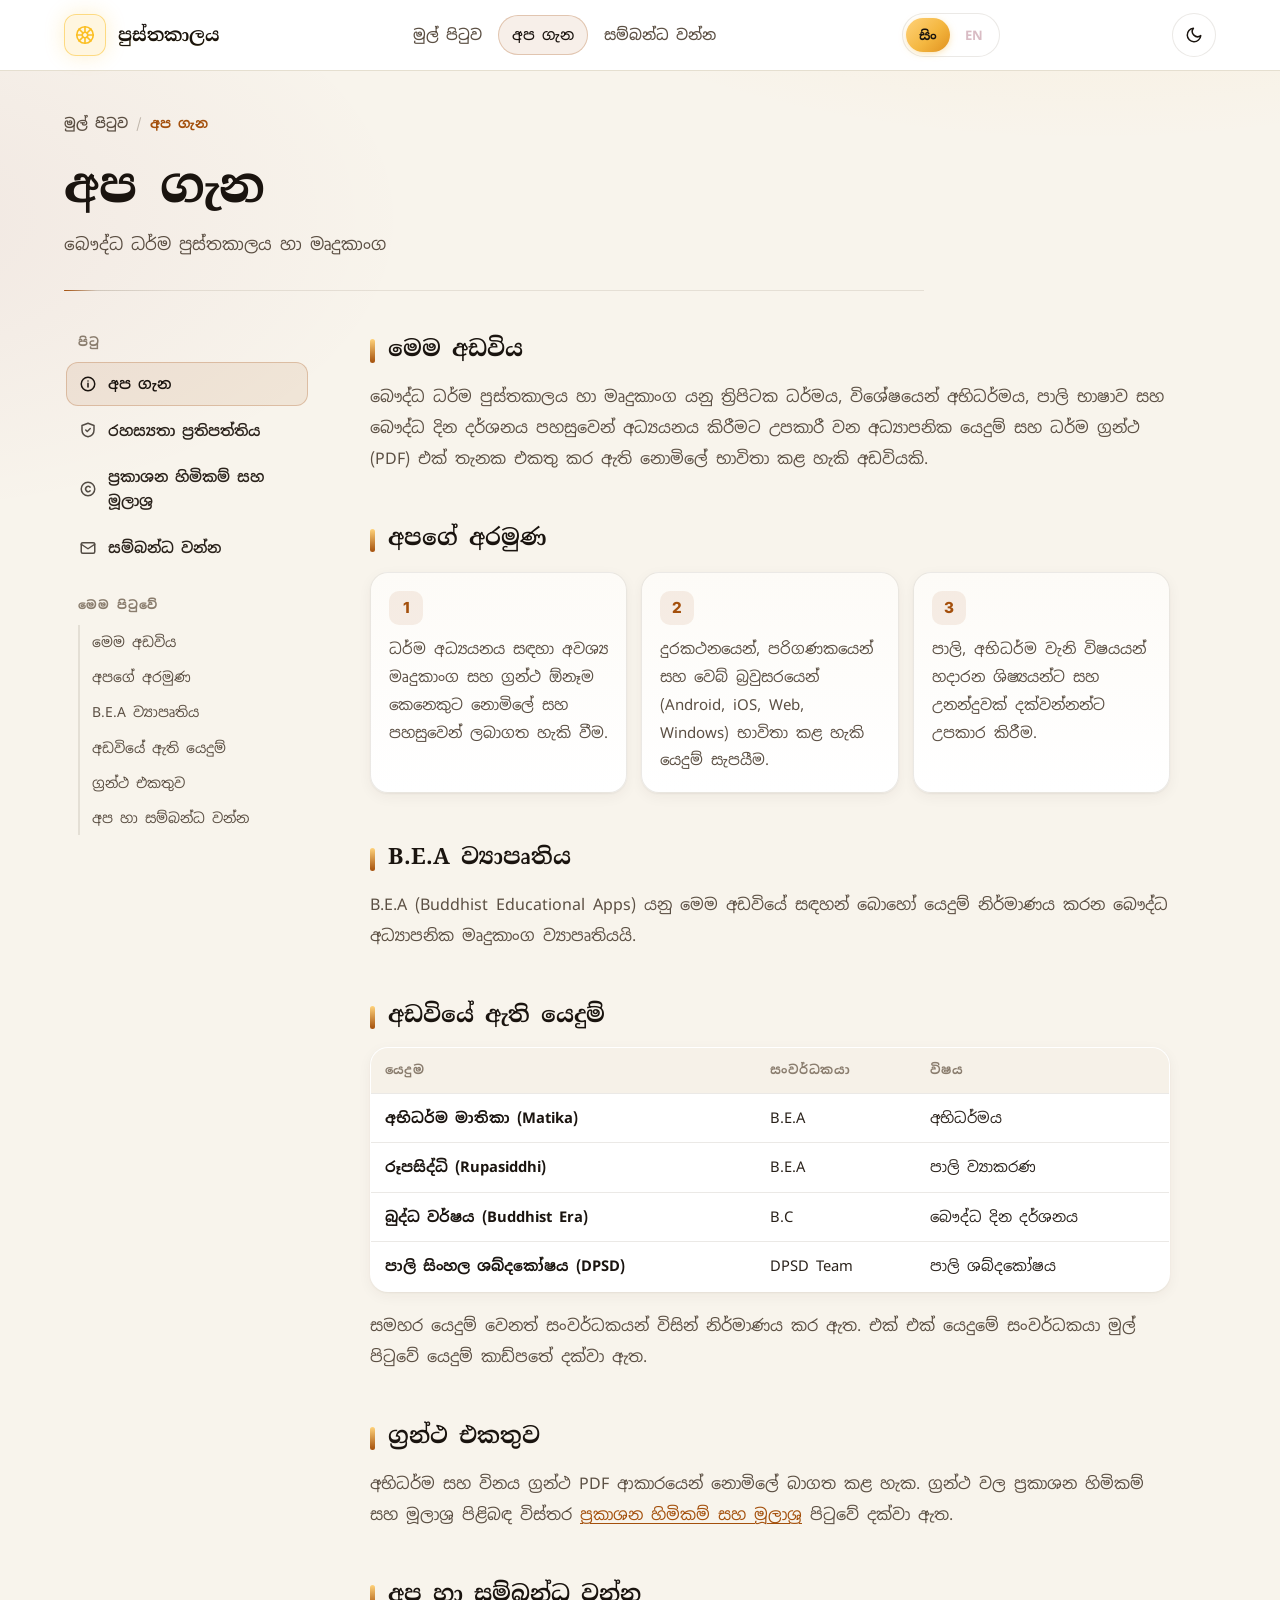
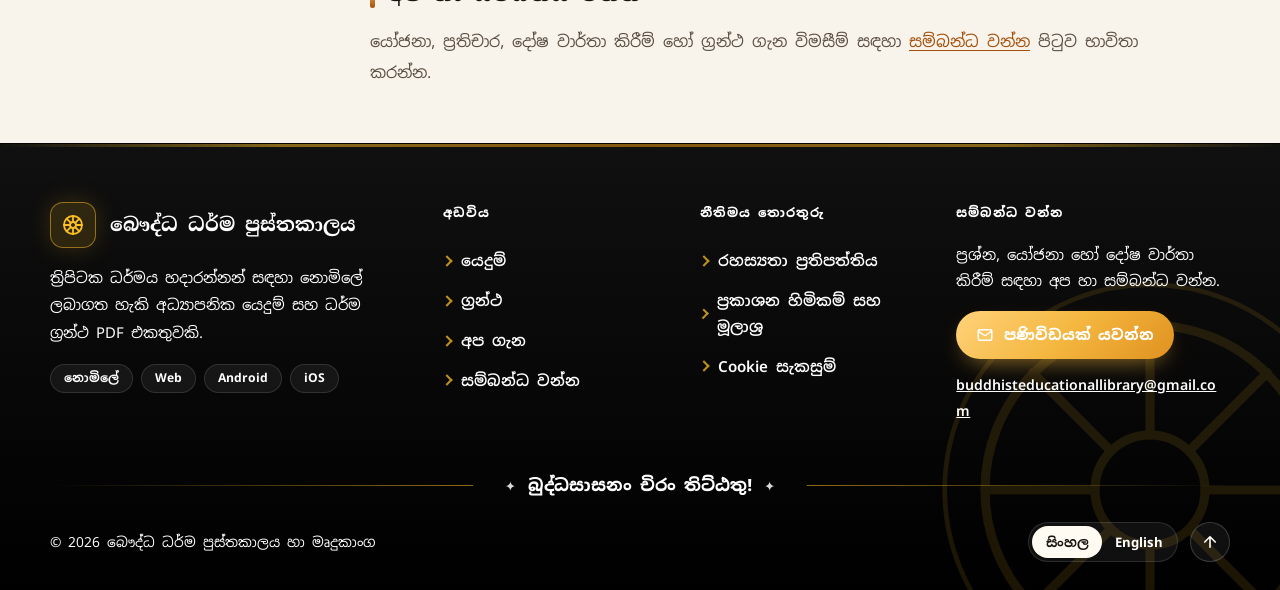
==== commit e4d23ea8: "Cookie notification එක ඉවත් කරා" ====
--- a/about.html
+++ b/about.html
@@ -26,7 +26,7 @@
     })();
   </script>
   <script src="i18n.js?v=2"></script>
-  <script src="site.js?v=3"></script>
+  <script src="site.js?v=4"></script>
 </head>
 <body>
 
--- a/main.css
+++ b/main.css
@@ -1501,10 +1501,10 @@
    🦶 Footer — නවීන සැලසුම: තද මෙරූන් + රන්වන් (Dark / Light දෙකටම එකම පෙනුම)
    ============================================================ */
 .site-footer {
-  --f-bg-1: #2a0610;
-  --f-bg-2: #500c21;
-  --f-text: #fbeff1;
-  --f-muted: #dcc3ca;
+  --f-bg-1: #050505;
+  --f-bg-2: #101010;
+  --f-text: #ffffff;
+  --f-muted: #ffffff;
   --f-gold: #fbbf24;
   --f-gold-2: #f59e0b;
   --f-line: rgba(255, 255, 255, 0.14);
@@ -1520,10 +1520,7 @@
   color: var(--f-text);
   border: none;
   background-color: var(--f-bg-1);
-  background-image:
-    radial-gradient(820px 340px at 90% 0%, rgba(251, 191, 36, 0.17), transparent 65%),
-    radial-gradient(620px 320px at 0% 100%, rgba(200, 45, 85, 0.30), transparent 70%),
-    linear-gradient(165deg, var(--f-bg-2) 0%, var(--f-bg-1) 78%);
+  background-image: linear-gradient(165deg, var(--f-bg-2) 0%, var(--f-bg-1) 78%);
 }
 /* රන්වන් මායිම් රේඛාව */
 .site-footer::before {
@@ -2364,6 +2361,358 @@
   .site-header .search-box input { height: 44px; }
 }
 @media (prefers-reduced-motion: reduce) {
+  * {
+    animation-duration: 0.01ms !important;
+    animation-iteration-count: 1 !important;
+    transition-duration: 0.01ms !important;
+  }
+}
+/* ==========================================
+   ✅ Light Theme විශේෂ නිවැරදි කිරීම්
+   ========================================== */
+
+/* Header පසුබිම් */
+html.light .site-header {
+  background-color: #ffffff;
+  border-bottom-color: #e5dfd0;
+}
+
+/* Search input */
+html.light .search-box input {
+  background-color: #ffffff;
+  border-color: #ddd7c8;
+  color: #2c2416;
+}
+
+html.light .search-box input::placeholder {
+  color: #999080;
+}
+
+/* Search icon */
+html.light .search-icon {
+  color: #999080;
+}
+
+/* App title */
+html.light .app-title {
+  color: #1a1410;
+}
+
+/* App tags */
+html.light .tag-gold {
+  background: #f5e6c8;
+  color: #8a6d00;
+}
+
+html.light .tag-blue {
+  background: #d6e8f5;
+  color: #1e5a8a;
+}
+
+/* APK button */
+html.light .btn-apk {
+  background-color: #d4edda;
+  color: #145a1f;
+  border-color: #a8d5b5;
+}
+
+html.light .btn-apk:hover {
+  background-color: #b8e0c0;
+  color: #0d2818;
+}
+
+/* Web button */
+html.light .btn-web {
+  background-color: #f0ede6;
+  color: #2c2416;
+  border-color: #ddd7c8;
+}
+
+html.light .btn-web:hover {
+  background-color: #e5dfd0;
+  color: #1a1410;
+}
+
+/* Table header */
+html.light .table-header {
+  background-color: #ebe7dd;
+}
+
+/* Table row hover */
+html.light .table-row:hover {
+  background-color: #f0ede6;
+}
+
+/* File text */
+html.light .file-text {
+  color: #2c2416;
+}
+
+/* Folder header */
+html.light .folder-header {
+  background-color: #f5edd8;
+  color: #8a6d00;
+}
+
+html.light .folder-header:hover {
+  background-color: #f0e5c8;
+}
+
+/* Install guide toggle */
+html.light .install-guide-toggle {
+  background: linear-gradient(135deg, #f5edd8 0%, #ebe0c4 100%);
+  color: #8a6d00;
+}
+
+html.light .install-guide-toggle:hover {
+  background: linear-gradient(135deg, #ebe0c4 0%, #e0d3b0 100%);
+}
+
+/* Install guide content */
+html.light .install-guide-content {
+  background: #faf8f3;
+}
+
+/* Install steps */
+html.light .install-steps li {
+  background: #f0ede6;
+  color: #2c2416;
+}
+
+html.light .install-steps li strong {
+  color: #8a6d00;
+}
+
+html.light .install-steps li::before {
+  background: #b8860b;
+  color: #ffffff;
+}
+
+/* Install tabs */
+html.light .install-tab {
+  background: #f0ede6;
+  border-color: #ddd7c8;
+  color: #6b6255;
+}
+
+html.light .install-tab:hover {
+  background: #ebe7dd;
+  color: #2c2416;
+}
+
+html.light .install-tab.active {
+  background: #b8860b;
+  color: #ffffff;
+  border-color: #b8860b;
+}
+
+/* Install tip */
+html.light .install-tip {
+  background: rgba(40, 116, 166, 0.12);
+  color: #1e5a8a;
+}
+
+/* Screenshot hover */
+html.light .screenshot-img:hover {
+  border-color: #b8860b;
+}
+
+/* Lightbox caption */
+html.light .lightbox-caption {
+  color: #f4c060;
+}
+
+/* Theme Toggle Button */
+html.light .theme-toggle {
+  background-color: #f0ede6;
+  border-color: #ddd7c8;
+  color: #2c2416;
+}
+
+html.light .theme-toggle:hover {
+  background-color: #b8860b;
+  border-color: #b8860b;
+  color: #ffffff;
+}
+
+/* Search clear button */
+html.light .search-clear {
+  background: #f0ede6;
+  color: #6b6255;
+}
+
+html.light .search-clear:hover {
+  background: #b8860b;
+  color: #ffffff;
+}
+
+/* Search results dropdown */
+html.light .search-results {
+  background: #ffffff;
+  border-color: #ddd7c8;
+}
+
+html.light .search-result-item:hover {
+  background: #f0ede6;
+}
+
+html.light .search-result-title {
+  color: #1a1410;
+}
+
+html.light .search-result-tag {
+  background: #f0ede6;
+  color: #6b6255;
+}
+
+html.light .search-section-title {
+  color: #b8860b;
+}
+
+/* Search scrollbar */
+html.light .search-results::-webkit-scrollbar-track {
+  background: #f0ede6;
+}
+
+/* Smooth transitions */
+html, body,
+.site-header,
+.app-box,
+.pdf-table,
+.table-row,
+.folder-group,
+.folder-header,
+.search-box input,
+.search-results,
+.theme-toggle {
+  transition: background-color 0.3s ease, color 0.3s ease, border-color 0.3s ease;
+}
+
+/* Buddhist Apps Hero Banner */
+.dhamma-banner {
+  position: relative;
+  width: 100%;
+  padding: 48px 24px 24px;
+  background: radial-gradient(circle at 50% 20%, #741b35 0%, #3a0816 100%);
+  color: #ffffff;
+  text-align: center;
+  overflow: hidden;
+  border-bottom: 2px solid rgba(212, 163, 89, 0.25);
+  box-sizing: border-box;
+}
+
+.banner-overlay {
+  position: absolute;
+  top: -50%;
+  left: 50%;
+  transform: translateX(-50%);
+  width: 600px;
+  height: 600px;
+  background: radial-gradient(circle, rgba(218, 165, 32, 0.12) 0%, transparent 70%);
+  pointer-events: none;
+}
+
+.banner-art {
+  position: absolute;
+  inset: 0;
+  width: 100%;
+  height: 100%;
+  color: #e5b358;
+  opacity: 0.32;
+  pointer-events: none;
+}
+
+.banner-art-frame {
+  stroke-width: 1;
+  opacity: 0.5;
+}
+
+.banner-art-stupa {
+  stroke-width: 1.35;
+}
+
+.banner-art-lotus {
+  stroke-width: 2;
+  opacity: 0.7;
+}
+
+.banner-content {
+  position: relative;
+  z-index: 1;
+  max-width: 800px;
+  margin: 0 auto;
+}
+
+.banner-icon-wrapper {
+  display: inline-flex;
+  justify-content: center;
+  align-items: center;
+  margin-bottom: 12px;
+  color: #e5b358;
+  filter: drop-shadow(0 0 12px rgba(229, 179, 88, 0.35));
+}
+
+.dhamma-wheel-icon {
+  width: 84px;
+  height: 84px;
+  animation: slowWheelSpin 60s linear infinite;
+}
+
+@keyframes slowWheelSpin {
+  from { transform: rotate(0deg); }
+  to { transform: rotate(360deg); }
+}
+
+.banner-title {
+  margin: 0 0 12px;
+  color: #ffffff;
+  font-size: 2.3rem;
+  font-weight: 700;
+  line-height: 1.3;
+  text-shadow: 0 2px 10px rgba(0, 0, 0, 0.5);
+}
+
+.banner-subtitle {
+  max-width: 650px;
+  margin: 0 auto 20px;
+  color: #ffffff;
+  font-size: 1.1rem;
+  line-height: 1.7;
+}
+
+.banner-blessing {
+  margin-top: 20px;
+  color: #ffffff;
+  font-size: 0.9rem;
+  letter-spacing: 0.08em;
+}
+
+@media (max-width: 600px) {
+  .dhamma-banner {
+    padding: 36px 16px 20px;
+  }
+
+  .banner-title {
+    font-size: 1.75rem;
+  }
+
+  .banner-subtitle {
+    font-size: 0.95rem;
+  }
+
+  .dhamma-wheel-icon {
+    width: 68px;
+    height: 68px;
+  }
+
+  .banner-art {
+    opacity: 0.18;
+  }
+
+  .banner-art-stupa {
+    opacity: 0.65;
+  }
+
   .site-header .brand-mark,
   .site-header .theme-toggle { transition: none; }
 }
--- a/modern.css
+++ b/modern.css
@@ -300,27 +300,6 @@
 }
 html .hero-btn-ghost:hover { background: rgba(255,255,255,.16) !important; transform: translateY(-2px); border-color: rgba(255,255,255,.35) !important; }
 
-.hero-stats {
-  display: flex;
-  flex-wrap: wrap;
-  gap: 14px 40px;
-  margin: 44px 0 0;
-  padding-top: 26px;
-  border-top: 1px solid rgba(255,255,255,.12);
-}
-.hero-stat dt {
-  font-family: 'Inter', var(--font-ui);
-  font-size: 1.9rem;
-  font-weight: 700;
-  line-height: 1.1;
-  color: #ffd27a;
-  letter-spacing: -.02em;
-}
-.hero-stat dd {
-  margin: 4px 0 0;
-  font-size: .84rem;
-  color: rgba(255,244,228,.66);
-}
 
 /* ==========================================================
    Sections
@@ -574,28 +553,25 @@
 html .site-footer {
   margin-top: 40px;
   border-top: 1px solid var(--border-color);
-  border-radius: 32px 32px 0 0;
-  background:
-    radial-gradient(700px 300px at 90% 0%, rgba(244,183,64,.12), transparent 60%),
-    linear-gradient(180deg, #1c0a10, #12070a);
-  color: #e9dfd2;
+  background: linear-gradient(180deg, #101010, #000000);
+  color: #ffffff;
 }
 html .site-footer::before { opacity: .5; }
-html .site-footer .footer-col h3 { font-family: var(--font-ui); font-size: .78rem; letter-spacing: .08em; text-transform: uppercase; color: rgba(255,244,228,.55); }
+html .site-footer .footer-col h3 { font-family: var(--font-ui); font-size: .78rem; letter-spacing: .08em; text-transform: uppercase; color: #ffffff; }
 html .site-footer .footer-col h3::after { display: none; }
 html .site-footer .footer-col a,
-html .site-footer .footer-col .footer-link-btn { font-family: var(--font-ui); color: #f3e9dc; }
+html .site-footer .footer-col .footer-link-btn { font-family: var(--font-ui); color: #ffffff; }
 html .site-footer .footer-col a:hover,
 html .site-footer .footer-col .footer-link-btn:hover { color: #ffd27a; }
 html .site-footer .footer-about p,
-html .site-footer .footer-contact-text { font-family: var(--font-ui); color: rgba(255,244,228,.66); }
-html .footer-brand-name { color: #fffaf2; }
+html .site-footer .footer-contact-text { font-family: var(--font-ui); color: #ffffff; }
+html .footer-brand-name { color: #ffffff; }
 html .footer-chip {
   font-family: var(--font-ui);
   border-radius: 999px;
   background: rgba(255,255,255,.06);
   border: 1px solid rgba(255,255,255,.12);
-  color: #f3e9dc;
+  color: #ffffff;
 }
 html .footer-cta {
   border-radius: 999px;
@@ -604,11 +580,11 @@
   color: #1a140f;
   box-shadow: 0 10px 26px -12px rgba(244,183,64,.8);
 }
-html .footer-mail { color: #ffd27a; font-family: var(--font-ui); overflow-wrap: anywhere; font-size: .88rem; }
-html .footer-blessing span { color: #ffd27a; }
-html .footer-copy { font-family: var(--font-ui); color: rgba(255,244,228,.55); }
+html .footer-mail { color: #ffffff; font-family: var(--font-ui); overflow-wrap: anywhere; font-size: .88rem; }
+html .footer-blessing span { color: #ffffff; }
+html .footer-copy { font-family: var(--font-ui); color: #ffffff; }
 html .site-footer .lang-switch { background: rgba(255,255,255,.06); border-color: rgba(255,255,255,.12); }
-html .site-footer .lang-switch button { color: rgba(255,244,228,.7); }
+html .site-footer .lang-switch button { color: #ffffff; }
 html .site-footer .lang-switch button.active,
 html .site-footer .lang-switch button[aria-pressed="true"],
 html.light .site-footer .lang-switch button.active { background: #fffaf2; color: #1a140f; }
@@ -661,15 +637,11 @@
   html .hero-banner-desc { font-size: .95rem; line-height: 1.9; }
   html .hero-actions { flex-wrap: wrap; }
   html .hero-btn { flex: 1 1 140px; height: 48px; }
-  .hero-stats { display: grid; grid-template-columns: repeat(3, 1fr); gap: 12px; margin-top: 30px; padding-top: 20px; }
-  .hero-stat dd { font-size: .74rem; line-height: 1.5; }
-  .hero-stat dt { font-size: 1.5rem; }
   .section-sub { margin-left: 0; margin-top: 10px; }
   html .section-block { margin-bottom: 64px; }
   html .apps-grid { grid-template-columns: 1fr; }
   html .table-row { padding-left: 24px; }
   html .table-row:hover { padding-left: 28px; }
-  html .site-footer { border-radius: 24px 24px 0 0; }
 }
 
 /* ==========================================================
@@ -717,21 +689,43 @@
 }
 html .hero-actions { justify-content: center; margin-top: 20px; }
 html .hero-btn { height: 46px; }
-html .hero-banner .hero-stats {
-  justify-content: center;
-  gap: 8px 44px;
-  margin: 20px auto 0;
-  padding-top: 16px;
-  max-width: 640px;
-}
-html .hero-banner .hero-stat { text-align: center; }
-html .hero-banner .hero-stat dt { font-size: 1.45rem; }
-html .hero-banner .hero-stat dd { font-size: .8rem; margin-top: 2px; }
 
 @media (max-width: 768px) {
   html .hero-banner { margin: 0 0 48px calc(50% - 50vw); padding: 24px 16px 22px; border-radius: 0; }
   html .hero-banner-title { text-align: center; font-size: 1.45rem; }
   html .hero-banner-desc { font-size: .93rem; }
-  html .hero-banner .hero-stats { display: grid; grid-template-columns: repeat(3, 1fr); gap: 10px; }
-  html .hero-banner .hero-stat dt { font-size: 1.25rem; }
-}
+}
+
+/* ==========================================================
+   Hero v3 — මුල් වර්ණ (main.css හි තිබූ maroon overlay සහ රන්වන් මාතෘකාව)
+   ========================================================== */
+html .hero-banner {
+  background-color: var(--bg-surface);
+  background-image:
+    linear-gradient(rgba(48, 0, 14, 0.68), rgba(48, 0, 14, 0.68)),
+    url("Gemini_Generated_Image_10kmon10kmon10km.jpg");
+  background-size: cover;
+  background-position: center;
+  border-bottom: 1px solid var(--accent-ring) !important;
+  box-shadow: var(--shadow-sm);
+}
+html .hero-banner::before { display: none; }
+html .hero-eyebrow {
+  background: rgba(0, 0, 0, 0.55);
+  border: 1px solid var(--accent-ring);
+  color: #ffffff;
+  backdrop-filter: none;
+}
+html .hero-eyebrow .dot { background: #10b981; box-shadow: 0 0 0 3px rgba(16, 185, 129, 0.2); animation: none; }
+html .hero-banner-title {
+  color: #fcd34d;
+  background: none;
+  -webkit-text-fill-color: #fcd34d;
+  text-shadow: 0 1px 3px rgba(0, 0, 0, 0.95), 0 0 12px rgba(0, 0, 0, 0.75);
+}
+html .hero-banner-desc,
+html[lang="en"] .hero-banner-desc {
+  color: #ffffff;
+  text-shadow: 0 1px 3px rgba(0, 0, 0, 0.95), 0 0 12px rgba(0, 0, 0, 0.75);
+}
+html .hero-actions { margin-bottom: 4px; }
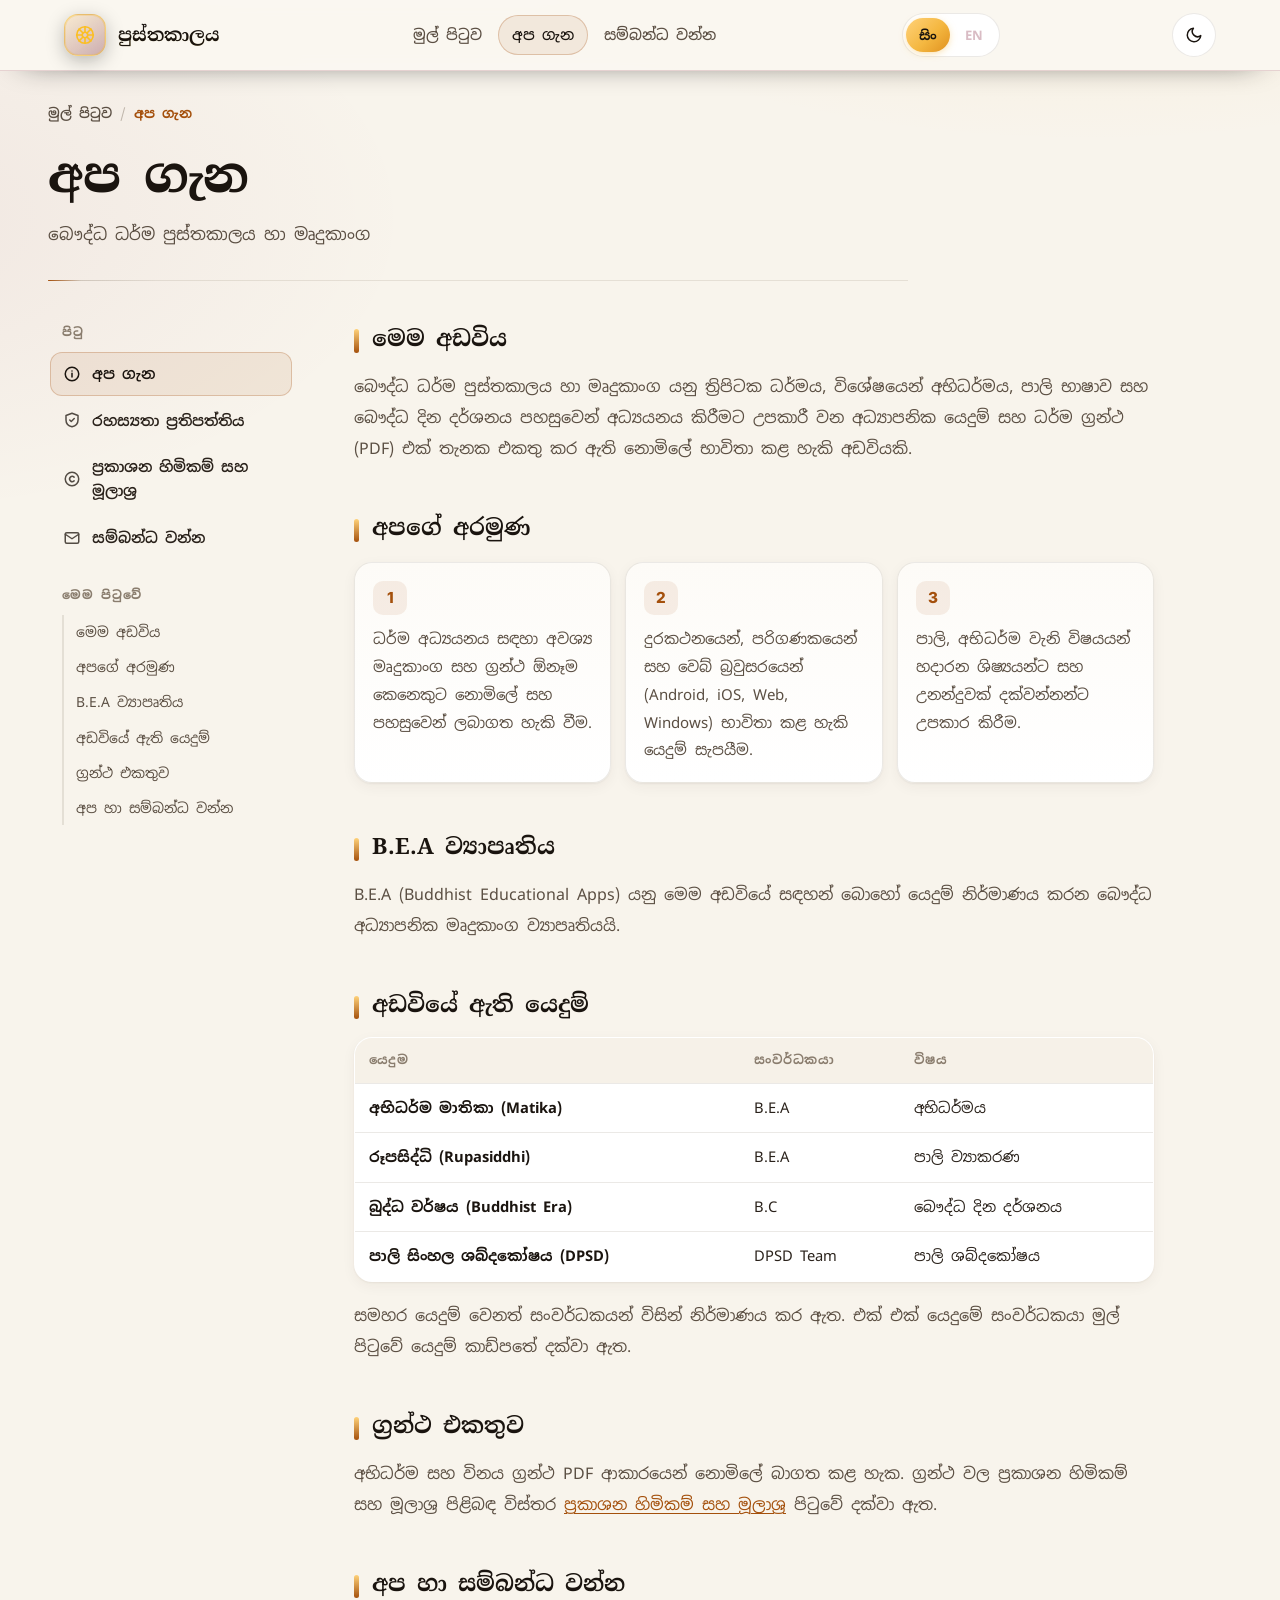
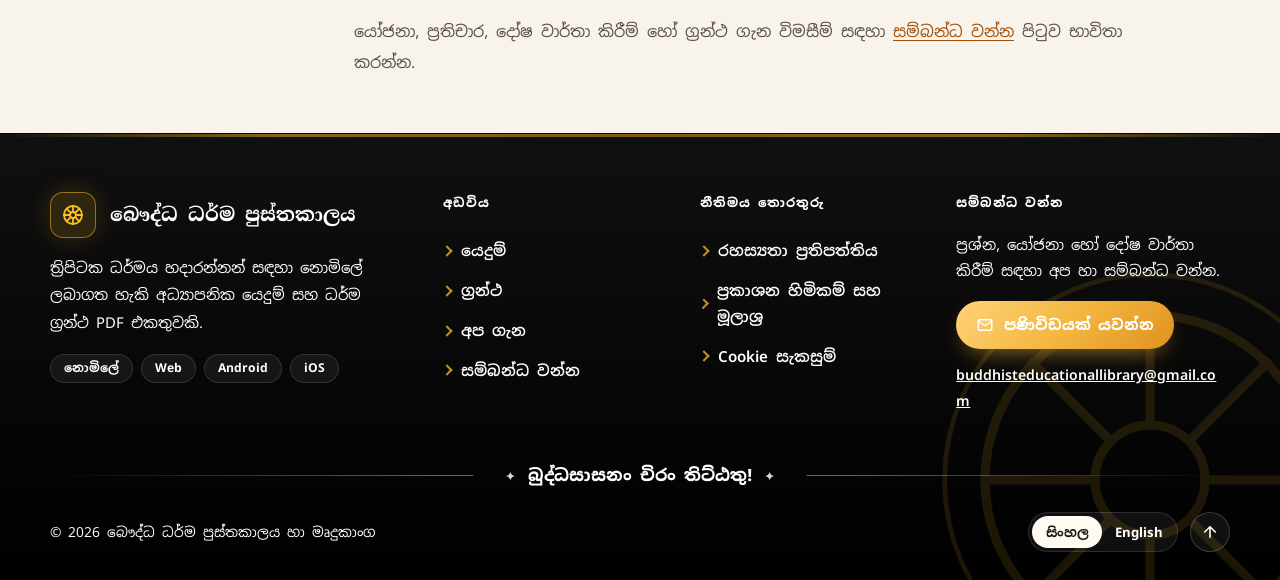
==== commit f9756f75: "Cookie notification එක දැන් භාෂා තේරීම කුමක් වුවත් English භාෂාවෙන් පමණක් පෙන්වයි. දැනුම්දීමේ access" ====
--- a/about.html
+++ b/about.html
@@ -26,7 +26,7 @@
     })();
   </script>
   <script src="i18n.js?v=2"></script>
-  <script src="site.js?v=4"></script>
+  <script src="site.js?v=5"></script>
 </head>
 <body>
 
--- a/main.css
+++ b/main.css
@@ -2593,7 +2593,12 @@
   position: relative;
   width: 100%;
   padding: 48px 24px 24px;
-  background: radial-gradient(circle at 50% 20%, #741b35 0%, #3a0816 100%);
+  background-color: #3a0816;
+  background-image:
+    linear-gradient(90deg, rgba(28, 5, 12, 0.7) 0%, rgba(48, 8, 20, 0.76) 34%, rgba(42, 8, 19, 0.76) 66%, rgba(13, 12, 24, 0.58) 100%),
+    url("hero_bannar.jpg");
+  background-size: cover;
+  background-position: center 54%;
   color: #ffffff;
   text-align: center;
   overflow: hidden;
@@ -2618,7 +2623,7 @@
   width: 100%;
   height: 100%;
   color: #e5b358;
-  opacity: 0.32;
+  opacity: 0.18;
   pointer-events: none;
 }
 
@@ -2706,7 +2711,7 @@
   }
 
   .banner-art {
-    opacity: 0.18;
+    opacity: 0.12;
   }
 
   .banner-art-stupa {
--- a/modern.css
+++ b/modern.css
@@ -338,21 +338,25 @@
    ========================================================== */
 html .apps-grid { gap: 18px; grid-template-columns: repeat(auto-fill, minmax(330px, 1fr)); }
 html .playstore-card {
-  background: linear-gradient(180deg, var(--bg-elevated), var(--bg-surface));
-  border: 1px solid var(--border-color);
+  background: linear-gradient(145deg, #26151a 0%, #1b1512 58%, #17130f 100%);
+  border: 1px solid rgba(231, 186, 117, .2);
   border-radius: var(--r-xl);
   padding: 18px;
   box-shadow: var(--shadow-sm);
   transition: transform .35s var(--ease), box-shadow .35s var(--ease), border-color .35s;
 }
+html.light .playstore-card {
+  background: linear-gradient(145deg, #fffdfa 0%, #fbf5ed 58%, #f7eee4 100%);
+  border-color: rgba(122, 21, 48, .18);
+}
 html .playstore-card:hover {
   transform: translateY(-4px);
-  border-color: var(--accent-ring);
+  border-color: rgba(244, 183, 64, .48);
   box-shadow: var(--glow);
 }
 html .playstore-card.expanded {
   transform: none;
-  border-color: var(--accent-ring);
+  border-color: rgba(244, 183, 64, .48);
   box-shadow: var(--glow);
 }
 html .playstore-summary { gap: 16px; }
@@ -369,45 +373,112 @@
   transition: transform .35s var(--ease), background .2s;
 }
 html .playstore-card:hover .card-expand-arrow { background: var(--accent-soft); border-color: var(--accent-ring); }
-html .playstore-details { border-top: 1px dashed var(--border-light); margin-top: 18px; padding-top: 18px; }
+html .playstore-details {
+  border-top: 1px solid rgba(231, 186, 117, .22);
+  margin-top: 18px;
+  padding: 18px 2px 2px;
+  background: linear-gradient(180deg, rgba(109, 18, 41, .14), transparent 55%);
+}
+html.light .playstore-details {
+  border-top-color: rgba(122, 21, 48, .18);
+  background: linear-gradient(180deg, rgba(122, 21, 48, .045), transparent 55%);
+}
 html .playstore-meta-row {
-  background: var(--bg-hover);
+  display: flex;
+  align-items: stretch;
+  background: rgba(109, 18, 41, .2);
   border-radius: 16px;
   padding: 12px 8px;
-  border: 1px solid var(--border-color);
+  border: 1px solid rgba(231, 186, 117, .18);
+}
+html .playstore-meta-item { flex: 1 1 0; min-width: 0; }
+html .playstore-meta-divider { align-self: center; flex: 0 0 1px; height: 24px; }
+html.light .playstore-meta-row {
+  background: #f5e9df;
+  border-color: rgba(122, 21, 48, .14);
 }
 html .playstore-meta-val { font-family: 'Inter', var(--font-ui); color: var(--text-bright); }
-html .playstore-meta-lbl { font-family: var(--font-ui); color: var(--text-dim); }
+html .playstore-meta-lbl { font-family: var(--font-ui); color: var(--text-muted); }
+html.light .playstore-meta-lbl { color: #68584d; }
 html .playstore-actions { gap: 10px; }
 html .btn-playstore-install,
 html [data-theme="dark"] .btn-playstore-install {
   border-radius: 999px;
   font-family: var(--font-ui);
   font-weight: 600;
-  background: linear-gradient(135deg, #ffd27a, #f4b740 50%, #e0911f);
-  color: #1a140f;
+  background: linear-gradient(135deg, #02a875, #01875f 58%, #007a55);
+  color: #ffffff;
   border: 0;
-  box-shadow: 0 8px 22px -10px rgba(244,183,64,.8);
-}
-html .btn-playstore-install:hover { filter: brightness(1.05); transform: translateY(-1px); }
+  box-shadow: 0 8px 22px -10px rgba(1, 135, 95, .8);
+}
+html .btn-playstore-install:hover { filter: brightness(1.08); transform: translateY(-1px); }
 html .btn-playstore-web,
 html .btn-playstore-share {
   border-radius: 999px;
   font-family: var(--font-ui);
   font-weight: 600;
-  background: var(--bg-surface);
-  border: 1px solid var(--border-light);
+  background: rgba(1, 135, 95, .1);
+  border: 1px solid rgba(1, 180, 126, .34);
   color: var(--text-bright);
 }
+html.light .btn-playstore-web,
+html.light .btn-playstore-share {
+  background: #f0faf6;
+  border-color: rgba(1, 135, 95, .28);
+  color: #075a43;
+}
 html .btn-playstore-web:hover,
-html .btn-playstore-share:hover { border-color: var(--accent-ring); background: var(--accent-soft); color: var(--text-bright); }
-html .playstore-screenshot-img { border-radius: 14px; border: 1px solid var(--border-color); transition: transform .3s var(--ease); }
+html .btn-playstore-share:hover {
+  border-color: #02a875;
+  background: rgba(1, 135, 95, .2);
+  color: var(--text-bright);
+}
+html.light .btn-playstore-web:hover,
+html.light .btn-playstore-share:hover {
+  border-color: #01875f;
+  background: #dff4eb;
+  color: #064d3b;
+}
+html .playstore-screenshot-img { border-radius: 14px; border: 1px solid rgba(231, 186, 117, .2); transition: transform .3s var(--ease); }
+html.light .playstore-screenshot-img { border-color: rgba(122, 21, 48, .16); }
 html .playstore-screenshot-img:hover { transform: scale(1.03); }
-html .playstore-about { font-family: var(--font-ui); color: var(--text-muted); line-height: 1.9; }
-html .install-guide-toggle { border-radius: 14px; font-family: var(--font-ui); }
-html .install-tabs { border-radius: 999px; background: var(--bg-hover); padding: 4px; border: 1px solid var(--border-color); }
+html .playstore-about { font-family: var(--font-ui); color: var(--text-main); line-height: 1.9; }
+html .install-guide-toggle {
+  border-radius: 14px;
+  font-family: var(--font-ui);
+  background: rgba(109, 18, 41, .18);
+  border-color: rgba(231, 186, 117, .2);
+}
+html.light .install-guide-toggle {
+  background: #f5e9df;
+  border-color: rgba(122, 21, 48, .16);
+}
+html .install-guide-toggle:hover { border-color: var(--accent-ring); background: var(--accent-soft); }
+html .install-guide-content.open {
+  background: rgba(10, 8, 7, .24);
+  border-color: rgba(231, 186, 117, .18);
+}
+html.light .install-guide-content.open {
+  background: rgba(255, 253, 250, .82);
+  border-color: rgba(122, 21, 48, .14);
+}
+html .install-tabs { border-radius: 999px; background: rgba(109, 18, 41, .2); padding: 4px; border: 1px solid rgba(231, 186, 117, .16); }
+html.light .install-tabs { background: #f5e9df; border-color: rgba(122, 21, 48, .12); }
 html .install-tab { border-radius: 999px; font-family: var(--font-ui); }
 html .install-tab.active { background: var(--bg-surface); color: var(--text-bright); box-shadow: var(--shadow-sm); }
+html .install-tab[onclick*="'android-"].active {
+  background: #01875f;
+  color: #ffffff;
+}
+html .install-tab[onclick*="'ios-"].active {
+  background: #27272a;
+  color: #ffffff;
+}
+html.light .install-tab[onclick*="'ios-"].active { background: #1f2937; }
+html .install-tab[onclick*="'desktop-"].active {
+  background: #2563eb;
+  color: #ffffff;
+}
 
 /* ==========================================================
    Books table
@@ -729,3 +800,236 @@
   text-shadow: 0 1px 3px rgba(0, 0, 0, 0.95), 0 0 12px rgba(0, 0, 0, 0.75);
 }
 html .hero-actions { margin-bottom: 4px; }
+
+/* Home page — dark editorial layout with warm Dhamma accents */
+html .site-header {
+  background: rgba(10, 9, 9, .94);
+  border-bottom-color: rgba(244, 183, 64, .14);
+  box-shadow: 0 10px 32px -24px rgba(0, 0, 0, .9);
+}
+html.light .site-header {
+  background: rgba(250, 247, 241, .96);
+  border-bottom-color: rgba(122, 21, 48, .16);
+}
+html .site-header .brand-mark {
+  border-radius: 14px;
+  background: linear-gradient(145deg, rgba(244, 183, 64, .18), rgba(109, 18, 41, .32));
+  box-shadow: inset 0 0 0 1px rgba(244, 183, 64, .25), 0 5px 18px rgba(0, 0, 0, .25);
+}
+html .site-header .search-box input {
+  background: rgba(255, 250, 242, .055);
+  border-color: rgba(255, 236, 205, .12);
+}
+html.light .site-header .search-box input {
+  background: #fffdfa;
+  border-color: rgba(60, 38, 10, .13);
+}
+
+html .dhamma-banner {
+  isolation: isolate;
+  min-height: 330px;
+  display: grid;
+  place-items: center;
+  padding: clamp(42px, 6vw, 72px) 24px 36px;
+  background-color: #17090d;
+  background-image:
+    linear-gradient(90deg, rgba(17, 8, 10, .72), rgba(42, 8, 20, .76) 48%, rgba(12, 13, 23, .5)),
+    url("hero_bannar.jpg");
+  background-size: cover;
+  background-position: center 54%;
+  border-bottom: 1px solid rgba(244, 183, 64, .32);
+  box-shadow: 0 24px 54px -42px rgba(0, 0, 0, .9);
+}
+html.light .dhamma-banner {
+  background-image:
+    linear-gradient(90deg, rgba(24, 7, 12, .68), rgba(42, 8, 20, .72) 48%, rgba(12, 13, 23, .48)),
+    url("hero_bannar.jpg");
+}
+html .dhamma-banner::after {
+  content: "";
+  position: absolute;
+  z-index: 0;
+  inset: auto 0 0;
+  height: 2px;
+  background: linear-gradient(90deg, transparent, rgba(244, 183, 64, .72), rgba(255, 250, 242, .32), rgba(244, 183, 64, .72), transparent);
+  pointer-events: none;
+}
+html .banner-overlay {
+  top: -70%;
+  width: min(760px, 100vw);
+  height: 760px;
+  background: radial-gradient(circle, rgba(244, 183, 64, .16), transparent 68%);
+}
+html .banner-art { opacity: .14; }
+html .banner-content {
+  width: 100%;
+  max-width: none;
+  padding: 0;
+  border: 0;
+  border-radius: 0;
+  background: transparent;
+  box-shadow: none;
+  backdrop-filter: none;
+  -webkit-backdrop-filter: none;
+}
+html .banner-icon-wrapper {
+  width: 78px;
+  height: 78px;
+  margin-bottom: 8px;
+  border: 1px solid rgba(255, 255, 255, .72);
+  border-radius: 19px;
+  background: #ffffff;
+  box-shadow: 0 8px 24px rgba(0, 0, 0, .28), 0 0 24px rgba(244, 183, 64, .22);
+  filter: none;
+}
+html .dhamma-wheel-icon {
+  width: 68px;
+  height: 68px;
+  animation: slowWheelSpin 60s linear infinite;
+  transform-origin: center;
+}
+html .banner-title {
+  width: 100%;
+  margin-bottom: 8px;
+  font-size: clamp(1.8rem, 4vw, 2.7rem);
+  text-wrap: balance;
+  text-shadow: 0 3px 22px rgba(0, 0, 0, .65);
+}
+html .banner-subtitle {
+  max-width: 720px;
+  margin-bottom: 12px;
+  color: rgba(255, 250, 242, .92);
+  text-shadow: 0 2px 12px rgba(0, 0, 0, .72);
+}
+html .banner-blessing {
+  display: inline-flex;
+  margin: 4px 0 0;
+  padding: 5px 15px;
+  border: 1px solid rgba(244, 183, 64, .36);
+  border-radius: 999px;
+  background: rgba(244, 183, 64, .1);
+  color: #ffe3a3;
+  font-size: .82rem;
+  letter-spacing: .04em;
+}
+
+html main.container {
+  max-width: 1280px;
+  padding-top: 30px;
+  padding-right: clamp(18px, 4vw, 48px);
+  padding-left: clamp(18px, 4vw, 48px);
+}
+html .section-block {
+  margin-bottom: clamp(58px, 8vw, 92px);
+}
+html .section-title {
+  position: relative;
+  gap: 14px;
+  padding: 0 0 15px;
+  margin-bottom: 8px;
+  border-bottom: 1px solid var(--border-color);
+}
+html .section-title::after {
+  content: "";
+  position: absolute;
+  bottom: -1px;
+  left: 0;
+  width: 92px;
+  height: 2px;
+  background: linear-gradient(90deg, var(--accent-gold), transparent);
+}
+html .section-title svg {
+  border-radius: 12px;
+}
+html .section-sub {
+  margin: 8px 0 24px 50px;
+  max-width: 760px;
+}
+html .apps-grid {
+  grid-template-columns: repeat(auto-fill, minmax(min(100%, 340px), 1fr));
+  gap: 16px;
+}
+html .playstore-card {
+  position: relative;
+  overflow: hidden;
+}
+html .playstore-card::before {
+  content: "";
+  position: absolute;
+  inset: 0 auto 0 0;
+  width: 3px;
+  background: linear-gradient(180deg, var(--accent-gold), rgba(109, 18, 41, .1));
+  opacity: .65;
+  transition: opacity .25s, width .25s;
+}
+html .playstore-card:hover::before,
+html .playstore-card.expanded::before {
+  width: 4px;
+  opacity: 1;
+}
+html .playstore-app-icon {
+  width: 68px;
+  height: 68px;
+  border-radius: 17px;
+  box-shadow: 0 8px 22px rgba(0, 0, 0, .28);
+}
+html .playstore-card.expanded .playstore-app-icon {
+  box-shadow: 0 0 0 3px var(--accent-soft), 0 8px 22px rgba(0, 0, 0, .28);
+}
+html .playstore-app-title { letter-spacing: .005em; }
+html .playstore-details { border-top-style: solid; }
+html .playstore-about {
+  padding: 2px 2px 4px;
+  font-size: .93rem;
+}
+html .playstore-screenshots-scroll {
+  scrollbar-color: var(--accent-ring) transparent;
+  scrollbar-width: thin;
+}
+
+html .pdf-table {
+  border-radius: 22px;
+  background: linear-gradient(160deg, var(--bg-elevated), var(--bg-surface) 46%);
+}
+html .table-header {
+  background: linear-gradient(90deg, rgba(109, 18, 41, .24), var(--bg-table-header) 62%);
+  border-bottom-color: var(--border-light);
+}
+html .folder-group { border-bottom-color: var(--border-color); }
+html .folder-header {
+  padding-top: 17px;
+  padding-bottom: 17px;
+}
+html .folder-group.open > .folder-header {
+  background: linear-gradient(90deg, var(--accent-soft), transparent 70%);
+}
+html .table-row {
+  border-top-color: var(--border-color);
+}
+html .table-row:hover {
+  background: linear-gradient(90deg, var(--accent-soft), var(--bg-hover) 45%);
+}
+
+@media (max-width: 768px) {
+  html .dhamma-banner {
+    min-height: 0;
+    padding: 32px 16px 26px;
+    background-position: 52% center;
+  }
+  html .banner-content {
+    width: 100%;
+    padding: 0;
+  }
+  html .banner-art { opacity: .1; }
+  html .banner-icon-wrapper { width: 68px; height: 68px; border-radius: 17px; }
+  html .dhamma-wheel-icon { width: 58px; height: 58px; }
+  html .banner-title { font-size: clamp(1.55rem, 7vw, 2rem); }
+  html .banner-subtitle { font-size: .94rem; line-height: 1.75; }
+  html .section-sub { margin: 8px 0 20px; }
+  html .apps-grid { grid-template-columns: minmax(0, 1fr); }
+  html main.container { padding-top: 24px; }
+}
+
+@media (prefers-reduced-motion: reduce) {
+  html .playstore-card::before { transition: none; }
+}
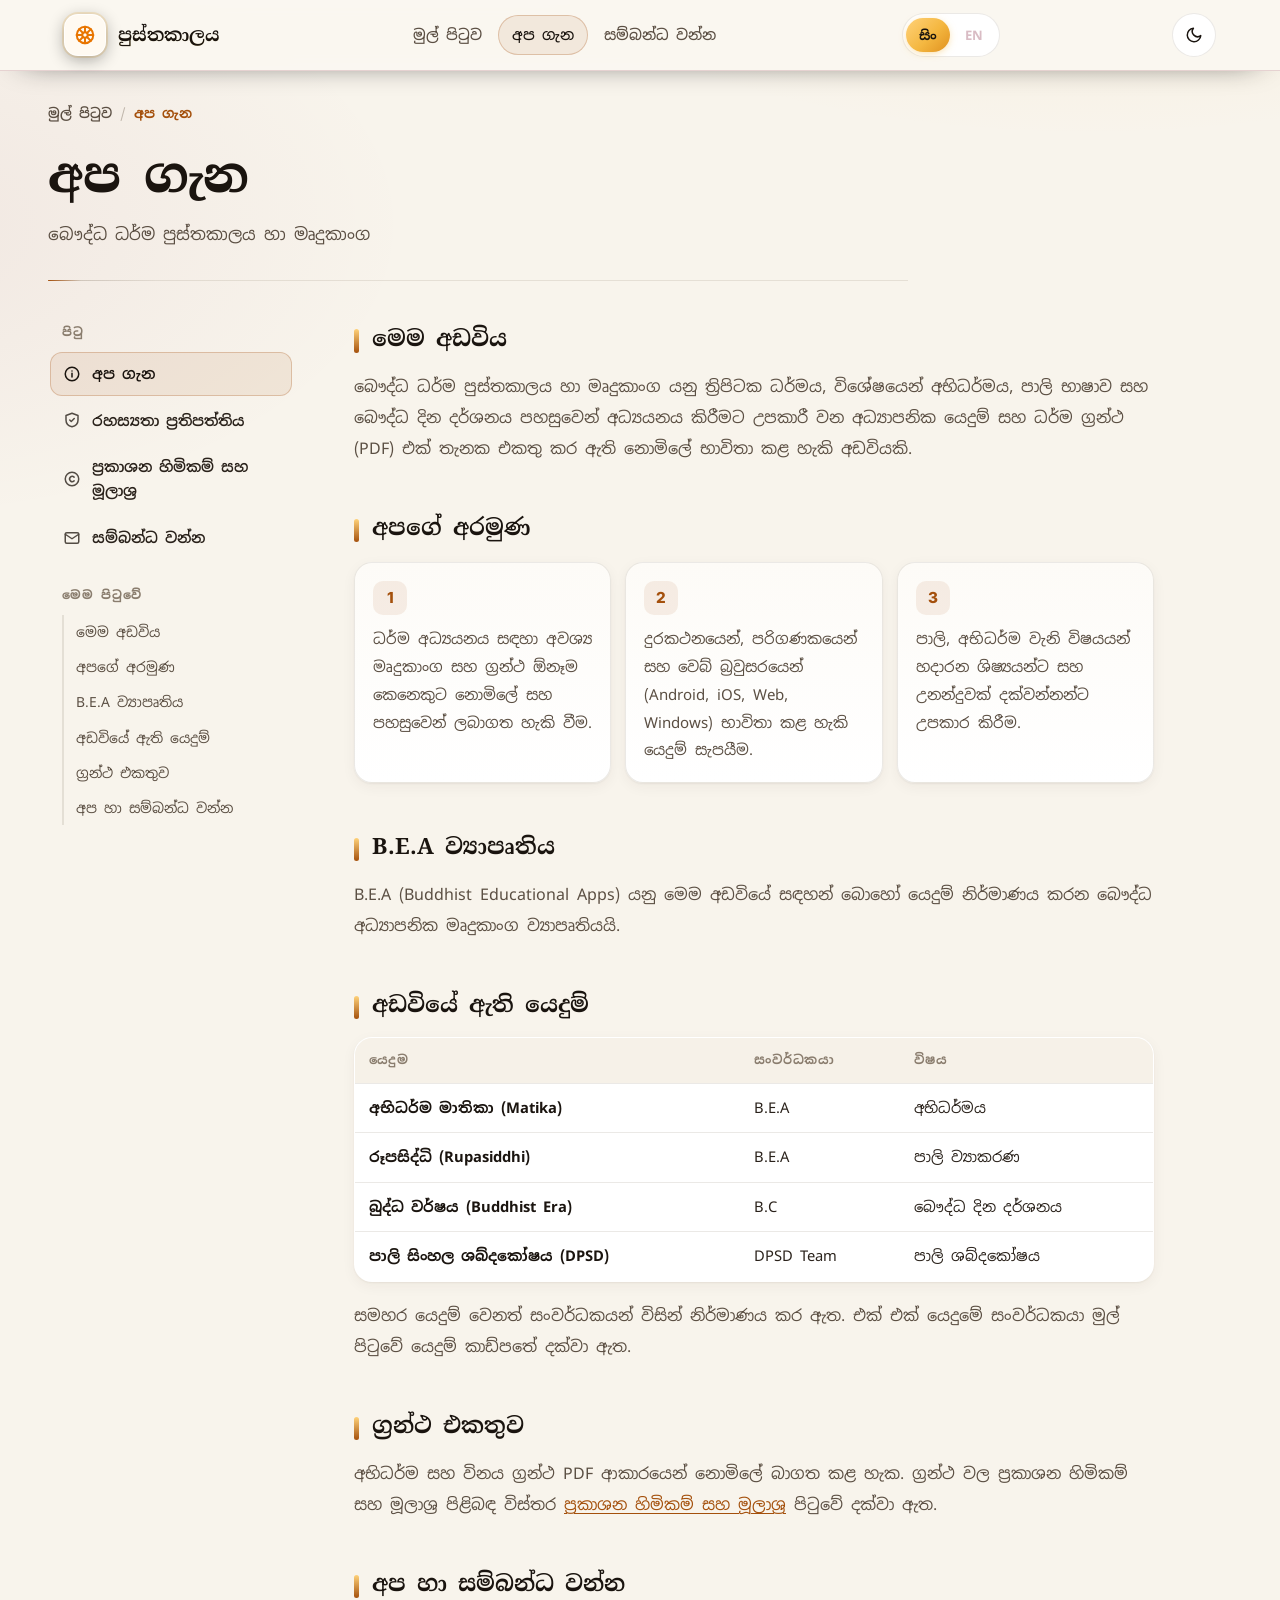
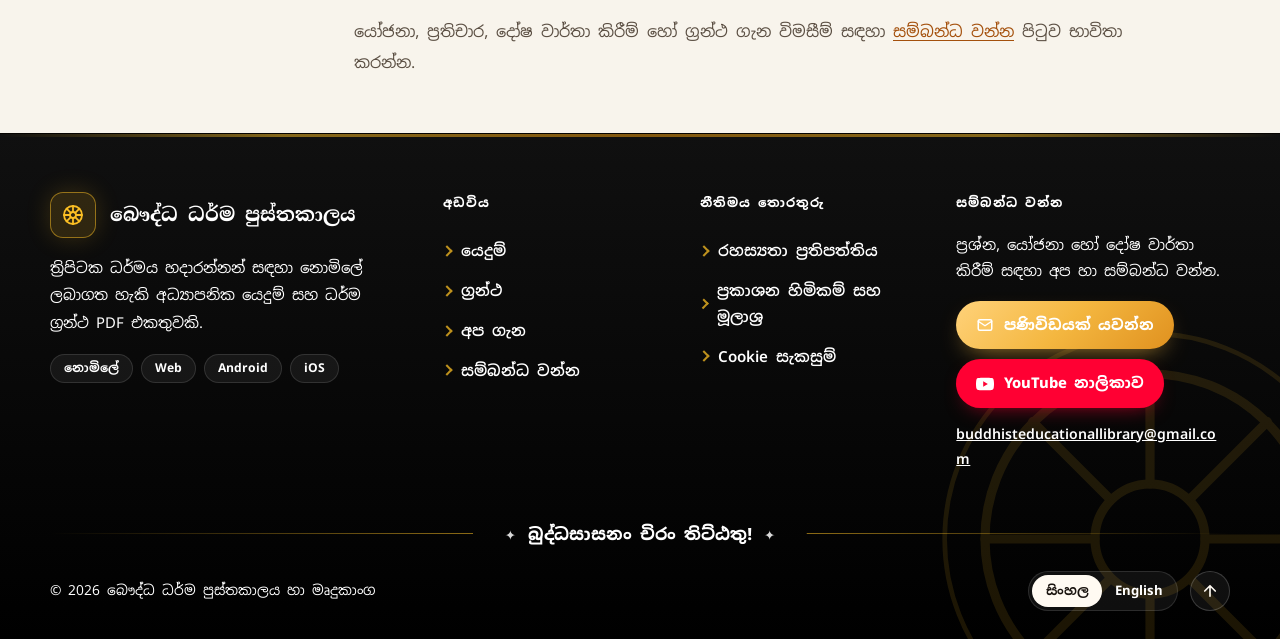
==== commit 853385bc: "“පරියත්තිධම්ම” YouTube චැනලය footer හි Contact කොටසට YouTube-රතු පැහැති බොත්තමක් ලෙස එක් කළා. බොත්තම" ====
--- a/about.html
+++ b/about.html
@@ -222,6 +222,10 @@
               <svg viewBox="0 0 24 24" width="18" height="18" fill="none" stroke="currentColor" stroke-width="2" stroke-linecap="round" stroke-linejoin="round" aria-hidden="true"><rect x="3" y="5" width="18" height="14" rx="2"/><path d="m3 7 9 6 9-6"/></svg>
               <span data-i18n="footer.contactCta">පණිවිඩයක් යවන්න</span>
             </a>
+            <a href="https://www.youtube.com/channel/UCEE-chO1DIJtN_PKkVTCtBQ" class="footer-cta footer-youtube" target="_blank" rel="noopener noreferrer">
+              <svg viewBox="0 0 24 24" width="18" height="18" fill="currentColor" aria-hidden="true"><path d="M23.5 6.2a3 3 0 0 0-2.1-2.1C19.5 3.6 12 3.6 12 3.6s-7.5 0-9.4.5A3 3 0 0 0 .5 6.2 31 31 0 0 0 0 12a31 31 0 0 0 .5 5.8 3 3 0 0 0 2.1 2.1c1.9.5 9.4.5 9.4.5s7.5 0 9.4-.5a3 3 0 0 0 2.1-2.1A31 31 0 0 0 24 12a31 31 0 0 0-.5-5.8ZM9.6 15.6V8.4l6.2 3.6-6.2 3.6Z"/></svg>
+              <span data-i18n="footer.youtube">YouTube නාලිකාව</span>
+            </a>
             <a href="#" class="footer-mail" data-contact-email data-hide-if-no-email hidden></a>
           </div>
 
--- a/modern.css
+++ b/modern.css
@@ -651,6 +651,19 @@
   color: #1a140f;
   box-shadow: 0 10px 26px -12px rgba(244,183,64,.8);
 }
+html .footer-cta.footer-youtube,
+html .site-footer .footer-col a.footer-youtube {
+  margin-top: 10px;
+  background: #ff0033;
+  color: #ffffff;
+  box-shadow: 0 8px 22px -12px rgba(255, 0, 51, .8);
+}
+html .footer-cta.footer-youtube:hover,
+html .site-footer .footer-col a.footer-youtube:hover {
+  background: #cc0029;
+  color: #ffffff;
+  transform: translateY(-2px);
+}
 html .footer-mail { color: #ffffff; font-family: var(--font-ui); overflow-wrap: anywhere; font-size: .88rem; }
 html .footer-blessing span { color: #ffffff; }
 html .footer-copy { font-family: var(--font-ui); color: #ffffff; }
@@ -813,9 +826,12 @@
 }
 html .site-header .brand-mark {
   border-radius: 14px;
-  background: linear-gradient(145deg, rgba(244, 183, 64, .18), rgba(109, 18, 41, .32));
-  box-shadow: inset 0 0 0 1px rgba(244, 183, 64, .25), 0 5px 18px rgba(0, 0, 0, .25);
-}
+  color: #e87500;
+  background: #fffaf2;
+  border-color: rgba(255, 255, 255, .88);
+  box-shadow: 0 4px 16px rgba(0, 0, 0, .32), 0 0 0 2px rgba(244, 183, 64, .22);
+}
+html .site-header .brand-mark svg { stroke-width: 2.2; }
 html .site-header .search-box input {
   background: rgba(255, 250, 242, .055);
   border-color: rgba(255, 236, 205, .12);
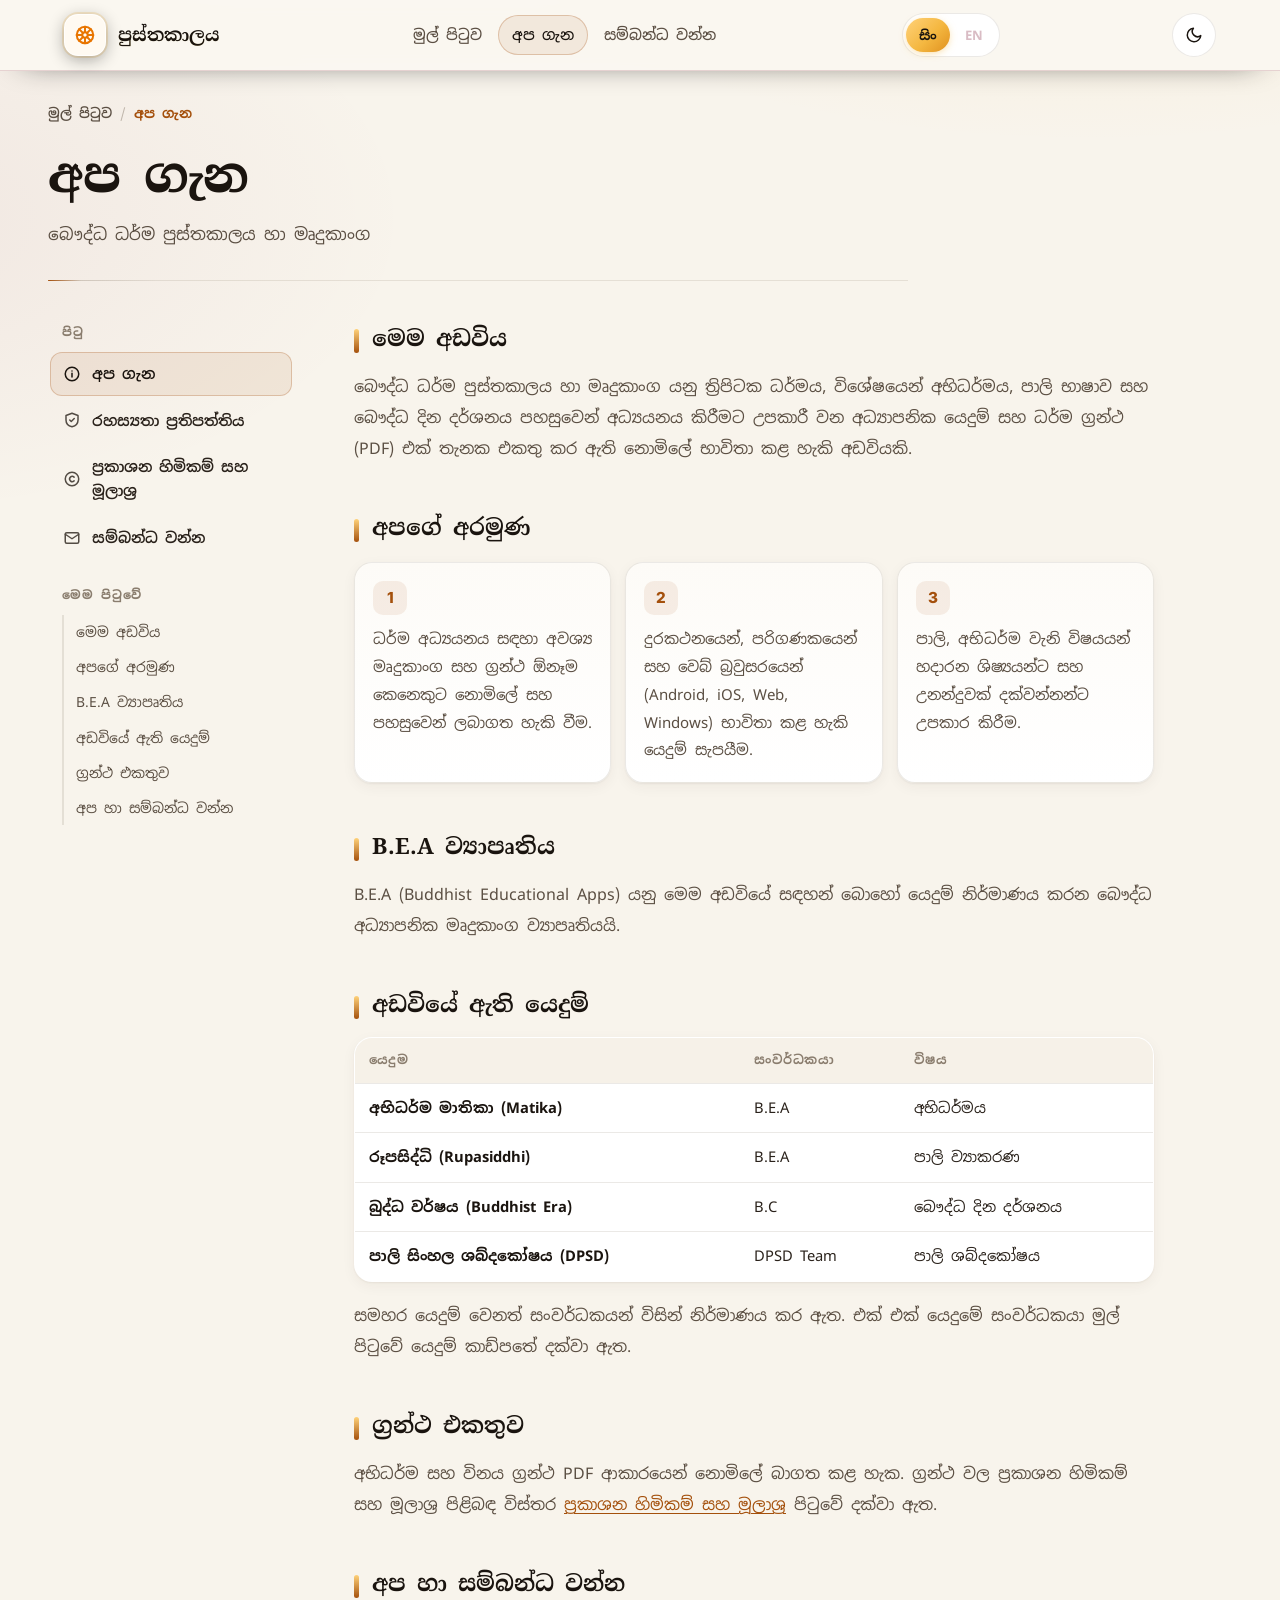
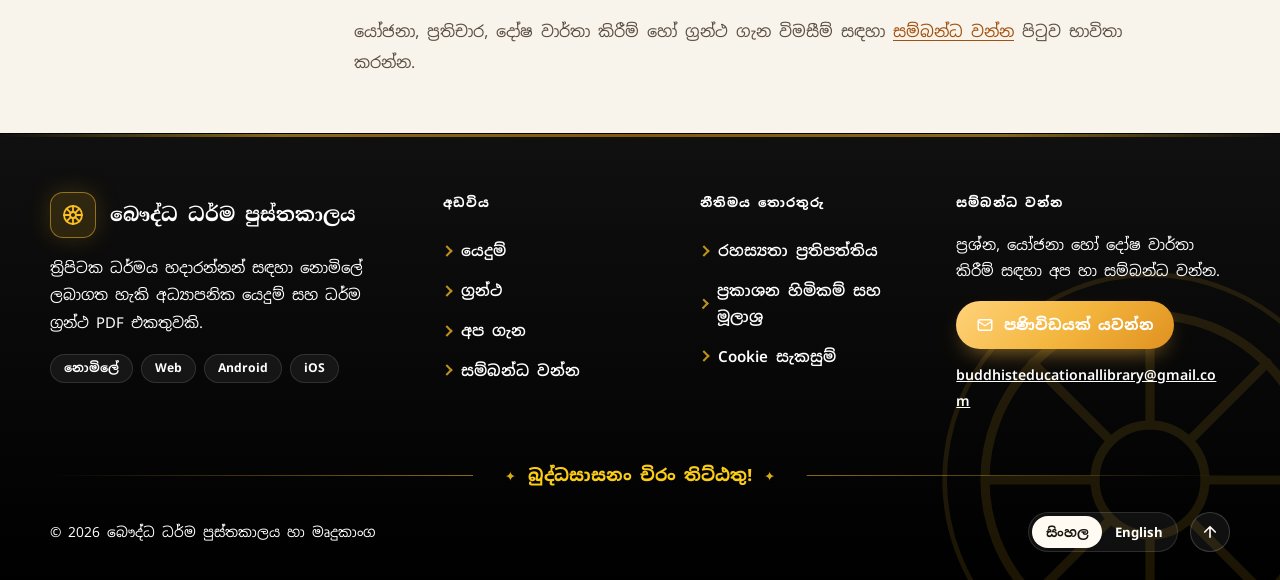
==== commit 4576adf0: "YouTube channel සබැඳිය footer වලින් තාවකාලිකව සඟවා (HTML comment) Co-Authored-By: Claude Sonnet 5.5 " ====
--- a/about.html
+++ b/about.html
@@ -222,10 +222,12 @@
               <svg viewBox="0 0 24 24" width="18" height="18" fill="none" stroke="currentColor" stroke-width="2" stroke-linecap="round" stroke-linejoin="round" aria-hidden="true"><rect x="3" y="5" width="18" height="14" rx="2"/><path d="m3 7 9 6 9-6"/></svg>
               <span data-i18n="footer.contactCta">පණිවිඩයක් යවන්න</span>
             </a>
+            <!-- YouTube channel link temporarily hidden (restore by removing this comment)
             <a href="https://www.youtube.com/channel/UCEE-chO1DIJtN_PKkVTCtBQ" class="footer-cta footer-youtube" target="_blank" rel="noopener noreferrer">
               <svg viewBox="0 0 24 24" width="18" height="18" fill="currentColor" aria-hidden="true"><path d="M23.5 6.2a3 3 0 0 0-2.1-2.1C19.5 3.6 12 3.6 12 3.6s-7.5 0-9.4.5A3 3 0 0 0 .5 6.2 31 31 0 0 0 0 12a31 31 0 0 0 .5 5.8 3 3 0 0 0 2.1 2.1c1.9.5 9.4.5 9.4.5s7.5 0 9.4-.5a3 3 0 0 0 2.1-2.1A31 31 0 0 0 24 12a31 31 0 0 0-.5-5.8ZM9.6 15.6V8.4l6.2 3.6-6.2 3.6Z"/></svg>
               <span data-i18n="footer.youtube">YouTube නාලිකාව</span>
             </a>
+            -->
             <a href="#" class="footer-mail" data-contact-email data-hide-if-no-email hidden></a>
           </div>
 
--- a/main.css
+++ b/main.css
@@ -2657,17 +2657,6 @@
   filter: drop-shadow(0 0 12px rgba(229, 179, 88, 0.35));
 }
 
-.dhamma-wheel-icon {
-  width: 84px;
-  height: 84px;
-  animation: slowWheelSpin 60s linear infinite;
-}
-
-@keyframes slowWheelSpin {
-  from { transform: rotate(0deg); }
-  to { transform: rotate(360deg); }
-}
-
 .banner-title {
   margin: 0 0 12px;
   color: #ffffff;
@@ -2705,11 +2694,6 @@
     font-size: 0.95rem;
   }
 
-  .dhamma-wheel-icon {
-    width: 68px;
-    height: 68px;
-  }
-
   .banner-art {
     opacity: 0.12;
   }
--- a/modern.css
+++ b/modern.css
@@ -665,7 +665,7 @@
   transform: translateY(-2px);
 }
 html .footer-mail { color: #ffffff; font-family: var(--font-ui); overflow-wrap: anywhere; font-size: .88rem; }
-html .footer-blessing span { color: #ffffff; }
+html .footer-blessing span { color: #facc15; }
 html .footer-copy { font-family: var(--font-ui); color: #ffffff; }
 html .site-footer .lang-switch { background: rgba(255,255,255,.06); border-color: rgba(255,255,255,.12); }
 html .site-footer .lang-switch button { color: #ffffff; }
@@ -849,7 +849,8 @@
   padding: clamp(42px, 6vw, 72px) 24px 36px;
   background-color: #17090d;
   background-image:
-    linear-gradient(90deg, rgba(17, 8, 10, .72), rgba(42, 8, 20, .76) 48%, rgba(12, 13, 23, .5)),
+    radial-gradient(ellipse 52% 78% at 50% 50%, rgba(20, 6, 12, .5), rgba(20, 6, 12, .18) 100%),
+    linear-gradient(90deg, rgba(17, 8, 10, .26), rgba(42, 8, 20, .22) 48%, rgba(12, 13, 23, .12)),
     url("hero_bannar.jpg");
   background-size: cover;
   background-position: center 54%;
@@ -858,7 +859,8 @@
 }
 html.light .dhamma-banner {
   background-image:
-    linear-gradient(90deg, rgba(24, 7, 12, .68), rgba(42, 8, 20, .72) 48%, rgba(12, 13, 23, .48)),
+    radial-gradient(ellipse 52% 78% at 50% 50%, rgba(24, 7, 12, .46), rgba(24, 7, 12, .16) 100%),
+    linear-gradient(90deg, rgba(24, 7, 12, .24), rgba(42, 8, 20, .2) 48%, rgba(12, 13, 23, .1)),
     url("hero_bannar.jpg");
 }
 html .dhamma-banner::after {
@@ -876,8 +878,15 @@
   height: 760px;
   background: radial-gradient(circle, rgba(244, 183, 64, .16), transparent 68%);
 }
-html .banner-art { opacity: .14; }
+html .banner-art { opacity: .06; }
+html .dhamma-banner .banner-title,
+html .dhamma-banner .banner-subtitle,
+html .dhamma-banner .banner-blessing { text-shadow: 0 1px 3px rgba(0,0,0,.85), 0 0 16px rgba(0,0,0,.6); }
 html .banner-content {
+  display: flex;
+  flex-direction: column;
+  align-items: center;
+  gap: 10px;
   width: 100%;
   max-width: none;
   padding: 0;
@@ -888,45 +897,105 @@
   backdrop-filter: none;
   -webkit-backdrop-filter: none;
 }
+html .banner-copy {
+  display: flex;
+  flex-direction: column;
+  align-items: center;
+  justify-content: center;
+  order: 1;
+  min-width: 0;
+  width: 100%;
+  text-align: center;
+}
 html .banner-icon-wrapper {
-  width: 78px;
-  height: 78px;
-  margin-bottom: 8px;
-  border: 1px solid rgba(255, 255, 255, .72);
-  border-radius: 19px;
-  background: #ffffff;
-  box-shadow: 0 8px 24px rgba(0, 0, 0, .28), 0 0 24px rgba(244, 183, 64, .22);
+  position: relative;
+  display: inline-flex;
+  width: 140px;
+  height: 140px;
+  align-items: center;
+  justify-content: center;
+  order: 2;
+  justify-self: center;
+  margin: 0;
+  padding: 2px;
+  border: 1px solid rgba(255, 248, 225, .18);
+  border-radius: 50%;
+  background: rgba(255, 248, 225, .035);
+  box-shadow: 0 8px 22px rgba(0, 0, 0, .3);
   filter: none;
 }
-html .dhamma-wheel-icon {
-  width: 68px;
-  height: 68px;
-  animation: slowWheelSpin 60s linear infinite;
-  transform-origin: center;
+html .banner-icon-wrapper::before {
+  content: "";
+  position: absolute;
+  inset: -3px;
+  border: 1px solid rgba(255, 226, 167, .14);
+  border-radius: 50%;
+  pointer-events: none;
+}
+html .banner-emblem {
+  display: block;
+  width: 100%;
+  height: 100%;
+  border: 1px solid rgba(255, 248, 225, .26);
+  border-radius: 50%;
+  object-fit: cover;
+  animation: none;
 }
 html .banner-title {
   width: 100%;
+  max-width: none;
   margin-bottom: 8px;
-  font-size: clamp(1.8rem, 4vw, 2.7rem);
+  font-family: var(--font-display);
+  font-size: clamp(1.5rem, 2.8vw, 2.35rem);
   text-wrap: balance;
+  text-align: center;
   text-shadow: 0 3px 22px rgba(0, 0, 0, .65);
 }
 html .banner-subtitle {
-  max-width: 720px;
-  margin-bottom: 12px;
+  width: 100%;
+  max-width: none;
+  margin: 0 0 12px;
+  font-family: var(--font-ui);
+  font-weight: 500;
+  line-height: 1.75;
   color: rgba(255, 250, 242, .92);
+  text-align: center;
   text-shadow: 0 2px 12px rgba(0, 0, 0, .72);
 }
 html .banner-blessing {
   display: inline-flex;
-  margin: 4px 0 0;
-  padding: 5px 15px;
-  border: 1px solid rgba(244, 183, 64, .36);
-  border-radius: 999px;
-  background: rgba(244, 183, 64, .1);
-  color: #ffe3a3;
-  font-size: .82rem;
+  margin: 0;
+  padding: 7px 18px;
+  border: 1px solid #c47d12;
+  border-radius: 999px;
+  background: #f4b740;
+  font-family: var(--font-ui);
+  font-weight: 700;
+  color: #321b05;
+  font-size: .9rem;
   letter-spacing: .04em;
+  box-shadow: 0 3px 12px rgba(125, 76, 9, .22);
+}
+html .banner-blessing-wrap {
+  display: flex;
+  justify-content: center;
+  padding: 12px 16px 0;
+}
+
+@media (min-width: 769px) {
+  html .banner-title {
+    white-space: nowrap;
+    text-wrap: nowrap;
+    font-size: clamp(1.25rem, min(3.2vw, calc(4.1vw - 11.5px)), 3.4rem);
+  }
+}
+
+@media (min-width: 769px) and (max-width: 1024px) {
+  html .banner-title {
+    white-space: normal;
+    text-wrap: balance;
+    font-size: 2rem;
+  }
 }
 
 html main.container {
@@ -935,9 +1004,19 @@
   padding-right: clamp(18px, 4vw, 48px);
   padding-left: clamp(18px, 4vw, 48px);
 }
+html .library-columns {
+  display: grid;
+  grid-template-columns: minmax(220px, .34fr) minmax(0, 1fr);
+  align-items: start;
+  gap: clamp(24px, 3vw, 40px);
+}
 html .section-block {
   margin-bottom: clamp(58px, 8vw, 92px);
 }
+html .library-columns > .section-block { min-width: 0; margin-bottom: 0; }
+html .library-columns .section-title { font-size: clamp(1rem, 1.5vw, 1.3rem); }
+html .library-columns .section-title svg { flex: 0 0 22px; }
+html .library-columns .section-sub { margin: 8px 0 18px; font-size: .84rem; line-height: 1.7; }
 html .section-title {
   position: relative;
   gap: 14px;
@@ -965,10 +1044,25 @@
   grid-template-columns: repeat(auto-fill, minmax(min(100%, 340px), 1fr));
   gap: 16px;
 }
+html .library-apps .apps-grid { grid-template-columns: minmax(0, 1fr); gap: 10px; }
 html .playstore-card {
   position: relative;
   overflow: hidden;
 }
+html .library-apps .playstore-card { padding: 6px; border-radius: 16px; }
+html .library-apps .playstore-summary {
+  min-height: 72px;
+  gap: 12px;
+  border-radius: 12px;
+  outline-offset: 3px;
+}
+html .library-apps .playstore-summary:focus-visible { outline: 2px solid var(--accent-ring); }
+html .library-apps .playstore-app-icon { width: 58px; height: 58px; flex: 0 0 58px; }
+html .library-apps .card-expand-arrow { display: none; }
+html .library-apps .playstore-header-info { display: block; }
+html .library-apps .playstore-app-title { font-size: .88rem; line-height: 1.45; }
+html .library-apps .playstore-developer { font-size: .72rem; }
+html .library-apps .playstore-details { margin: 8px 6px 4px; }
 html .playstore-card::before {
   content: "";
   position: absolute;
@@ -1026,26 +1120,228 @@
   background: linear-gradient(90deg, var(--accent-soft), var(--bg-hover) 45%);
 }
 
+@media (min-width: 769px) and (max-width: 940px) {
+  html .library-columns { grid-template-columns: minmax(190px, .38fr) minmax(0, 1fr); gap: 20px; }
+}
+
 @media (max-width: 768px) {
   html .dhamma-banner {
     min-height: 0;
     padding: 32px 16px 26px;
     background-position: 52% center;
+    background-image:
+      linear-gradient(rgba(20, 6, 12, .46), rgba(20, 6, 12, .4)),
+      url("hero_bannar.jpg");
   }
   html .banner-content {
     width: 100%;
     padding: 0;
   }
+  html .banner-content { gap: 10px; }
   html .banner-art { opacity: .1; }
-  html .banner-icon-wrapper { width: 68px; height: 68px; border-radius: 17px; }
-  html .dhamma-wheel-icon { width: 58px; height: 58px; }
-  html .banner-title { font-size: clamp(1.55rem, 7vw, 2rem); }
-  html .banner-subtitle { font-size: .94rem; line-height: 1.75; }
+  html .banner-icon-wrapper { width: 88px; height: 88px; border-radius: 50%; }
+  html .banner-icon-wrapper::before { inset: -3px; border-radius: 50%; }
+  html .banner-emblem { width: 100%; height: 100%; border-radius: 50%; }
+  html .banner-title { font-size: clamp(1.35rem, 5.6vw, 1.8rem); line-height: 1.35; }
+  html .banner-subtitle { font-size: .82rem; line-height: 1.65; }
+  html .banner-blessing { padding: 4px 10px; font-size: .72rem; }
   html .section-sub { margin: 8px 0 20px; }
   html .apps-grid { grid-template-columns: minmax(0, 1fr); }
+  html .library-columns { grid-template-columns: minmax(0, 1fr); gap: 38px; }
+  html .library-columns > .section-block { margin-bottom: 0; }
+  html .library-apps .apps-grid { grid-template-columns: minmax(0, 1fr); gap: 8px; }
   html main.container { padding-top: 24px; }
+}
+
+@media (max-width: 420px) {
+  html .banner-content { gap: 8px; }
+  html .banner-icon-wrapper { width: 68px; height: 68px; border-radius: 50%; }
+  html .banner-icon-wrapper::before { inset: -2px; border-radius: 50%; }
+  html .banner-emblem { border-radius: 50%; }
+  html .banner-title { font-size: clamp(1.35rem, 6vw, 1.55rem); }
+  html .banner-subtitle { font-size: .76rem; }
+}
+
+@media (min-width: 640px) and (max-width: 768px) {
+  html .banner-title {
+    white-space: normal;
+    text-wrap: balance;
+    font-size: clamp(1.65rem, 4.4vw, 2rem);
+    line-height: 1.35;
+  }
 }
 
 @media (prefers-reduced-motion: reduce) {
   html .playstore-card::before { transition: none; }
 }
+
+/* Keep the app and book library bright in both color themes. */
+html .library-apps .playstore-card,
+html.light .library-apps .playstore-card {
+  border-color: #e5e7eb;
+  background: #ffffff;
+  color: #1f2937;
+  box-shadow: 0 2px 10px rgba(15, 23, 42, .06);
+}
+html .library-apps .playstore-card:hover,
+html .library-apps .playstore-card.expanded {
+  border-color: #d1d5db;
+  background: #ffffff;
+  box-shadow: 0 8px 22px rgba(15, 23, 42, .1);
+}
+html .library-apps .playstore-app-title { color: #111827; }
+html .library-apps .playstore-developer { color: #64748b; }
+html .library-apps .playstore-details {
+  border-top-color: #e5e7eb;
+  background: #ffffff;
+  color: #1f2937;
+}
+html .library-apps .playstore-meta-row {
+  border-color: #e5e7eb;
+  background: #ffffff;
+}
+html .library-apps .playstore-meta-val { color: #111827; }
+html .library-apps .playstore-meta-lbl { color: #64748b; }
+html .library-apps .playstore-meta-divider { background: #e5e7eb; }
+html .library-apps .playstore-about { color: #374151; }
+html .library-apps .btn-playstore-install {
+  border: 1px solid #047857;
+  background: #047857;
+  color: #ffffff !important;
+  box-shadow: 0 3px 10px rgba(4, 120, 87, .2);
+}
+html .library-apps .btn-playstore-install:hover {
+  border-color: #065f46;
+  background: #065f46;
+  color: #ffffff !important;
+}
+html .library-apps .btn-playstore-web,
+html .library-apps .btn-playstore-web,
+html.light .library-apps .btn-playstore-web {
+  border-color: #bfdbfe;
+  background: #eff6ff;
+  color: #1d4ed8;
+}
+html .library-apps .btn-playstore-web:hover {
+  border-color: #93c5fd;
+  background: #dbeafe;
+  color: #1e40af;
+}
+html .library-apps .btn-playstore-share {
+  border-color: #ddd6fe;
+  background: #f5f3ff;
+  color: #6d28d9;
+}
+html .library-apps .btn-playstore-share:hover {
+  border-color: #c4b5fd;
+  background: #ede9fe;
+  color: #5b21b6;
+}
+html .library-apps .install-guide-toggle,
+html.light .library-apps .install-guide-toggle {
+  border-color: #fde68a;
+  background: #fffbeb;
+  color: #92400e;
+}
+html .library-apps .install-guide-toggle:hover {
+  border-color: #fcd34d;
+  background: #fef3c7;
+  color: #78350f;
+}
+html .library-apps .install-guide-content.open {
+  border-color: #dbeafe;
+  background: #f8fafc;
+}
+html .library-apps .install-tabs {
+  border-color: #e2e8f0;
+  background: #eef2f7;
+}
+html .library-apps .install-tab {
+  border-radius: 999px;
+  color: #475569;
+}
+html .library-apps .install-tab:hover {
+  background: #e2e8f0;
+  color: #1e293b;
+}
+html .library-apps .install-tab.active {
+  background: #047857;
+  color: #ffffff;
+  box-shadow: 0 2px 5px rgba(4, 120, 87, .2);
+}
+html .library-apps .install-steps li { color: #374151; }
+html .library-apps .install-steps li strong { color: #111827; }
+html .library-books .pdf-table {
+  border-color: #e5e7eb;
+  background: #ffffff;
+  box-shadow: 0 2px 10px rgba(15, 23, 42, .06);
+}
+html .library-books .table-header {
+  border-bottom-color: #e5e7eb;
+  background: #ffffff;
+  color: #64748b;
+}
+html .library-books .folder-group { border-bottom-color: #e5e7eb; }
+html .library-books .folder-header {
+  background: #ffffff;
+  color: #1f2937;
+}
+html .library-books .folder-header:hover,
+html .library-books .folder-group.open > .folder-header {
+  background: #f9fafb;
+}
+html .library-books .folder-count {
+  border-color: #e5e7eb;
+  background: #f3f4f6;
+  color: #475569;
+}
+html .library-books .folder-empty {
+  margin: 0;
+  padding: 18px 24px;
+  color: #64748b;
+  font-family: var(--font-ui);
+  font-size: .9rem;
+}
+html .library-books .table-row {
+  border-bottom-color: #e5e7eb;
+  background: #ffffff;
+  color: #374151;
+}
+html .library-books .table-row:hover { background: #f9fafb; }
+html .library-books .file-text { color: #111827; }
+html .library-books .file-col-cat,
+html .library-books .file-col-count,
+html .library-books .file-col-size { color: #475569; }
+html .library-books .file-col-size { color: #047857; }
+html .library-books .pdf-badge {
+  border-color: #fecaca;
+  background: #fef2f2;
+  color: #b91c1c;
+}
+
+@media (min-width: 769px) {
+  html .library-columns.has-expanded-app {
+    grid-template-columns: minmax(0, 1fr);
+  }
+  html .library-columns.has-expanded-app .library-apps .apps-grid {
+    grid-template-columns: repeat(auto-fit, minmax(min(100%, 280px), 1fr));
+    gap: 14px;
+  }
+  html .library-columns.has-expanded-app .library-apps .playstore-card.expanded {
+    grid-column: 1 / -1;
+  }
+  html .library-columns.has-expanded-app .library-apps .playstore-card.expanded .playstore-details {
+    display: grid;
+    grid-template-columns: repeat(2, minmax(0, 1fr));
+    align-items: start;
+    gap: 16px 24px;
+  }
+  html .library-columns.has-expanded-app .playstore-meta-row,
+  html .library-columns.has-expanded-app .playstore-actions,
+  html .library-columns.has-expanded-app .playstore-about {
+    grid-column: 1 / -1;
+  }
+  html .library-columns.has-expanded-app .playstore-about {
+    margin: 0;
+  }
+}
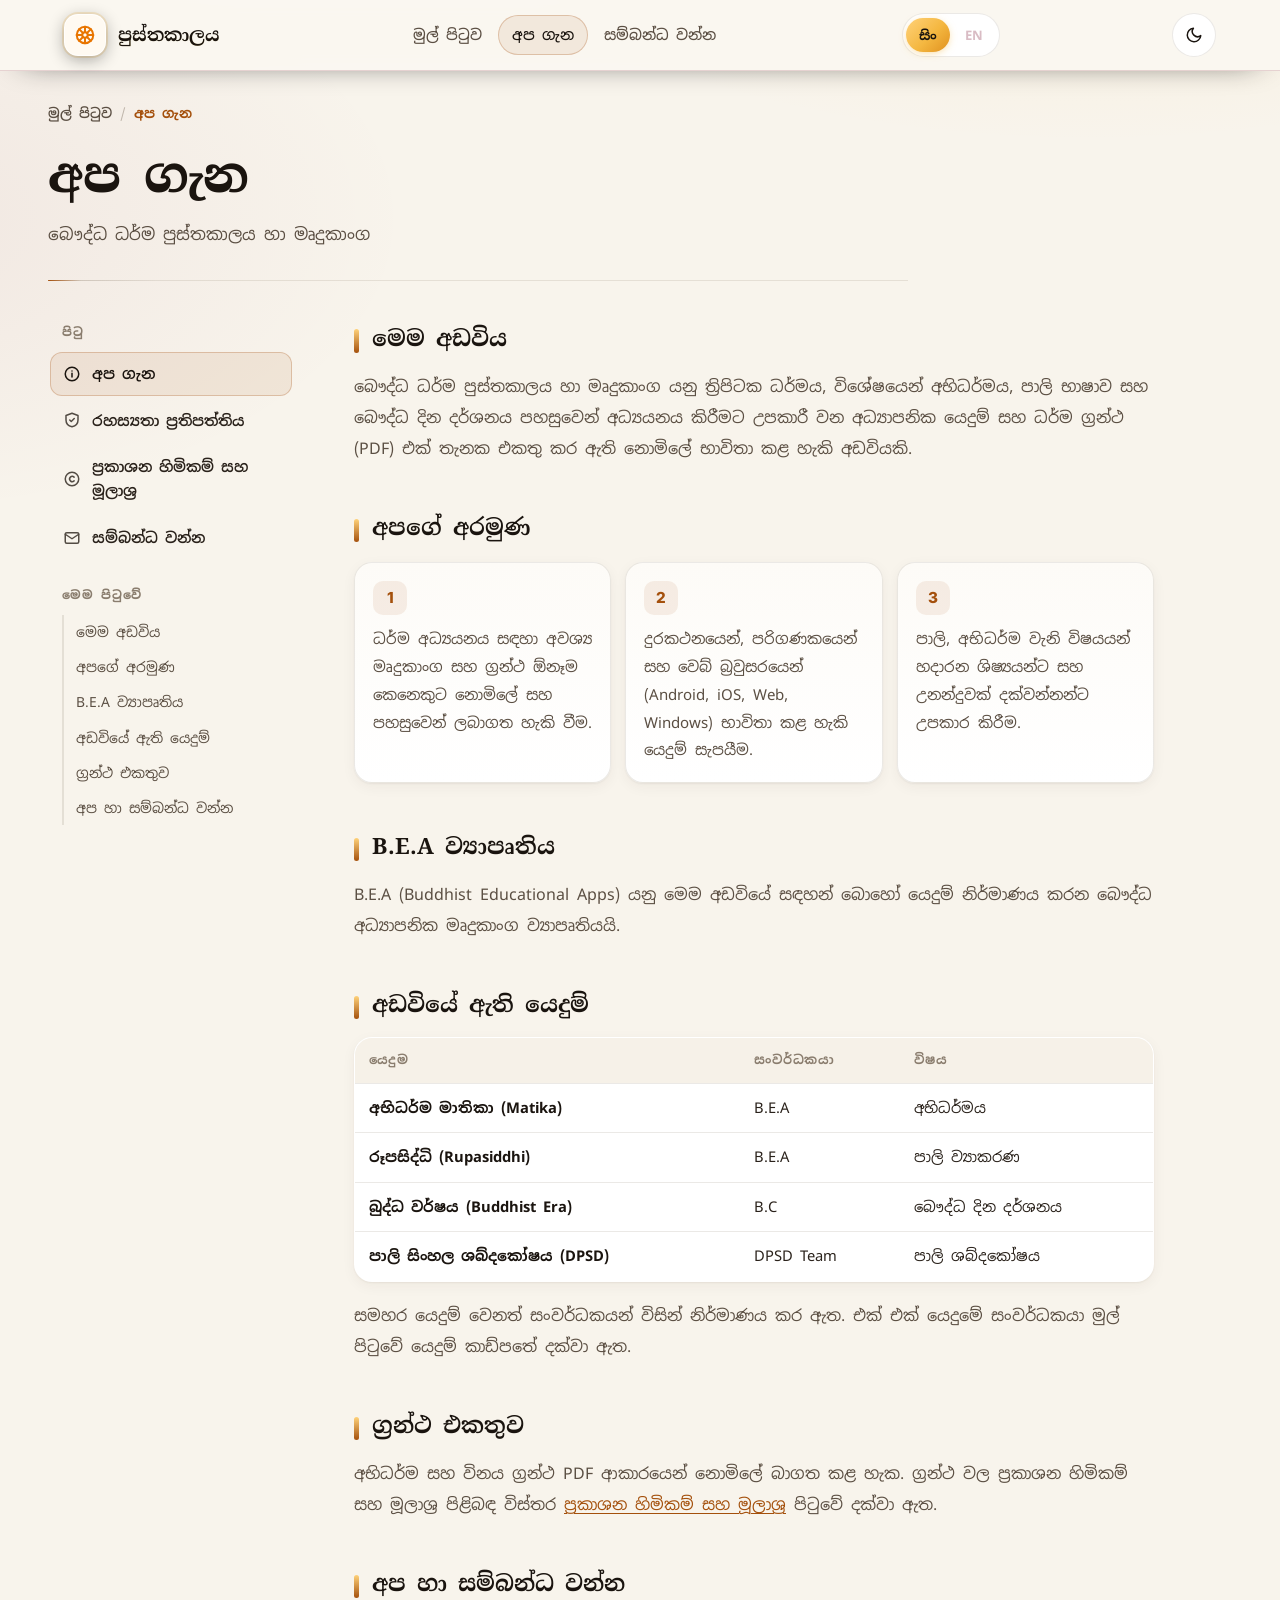
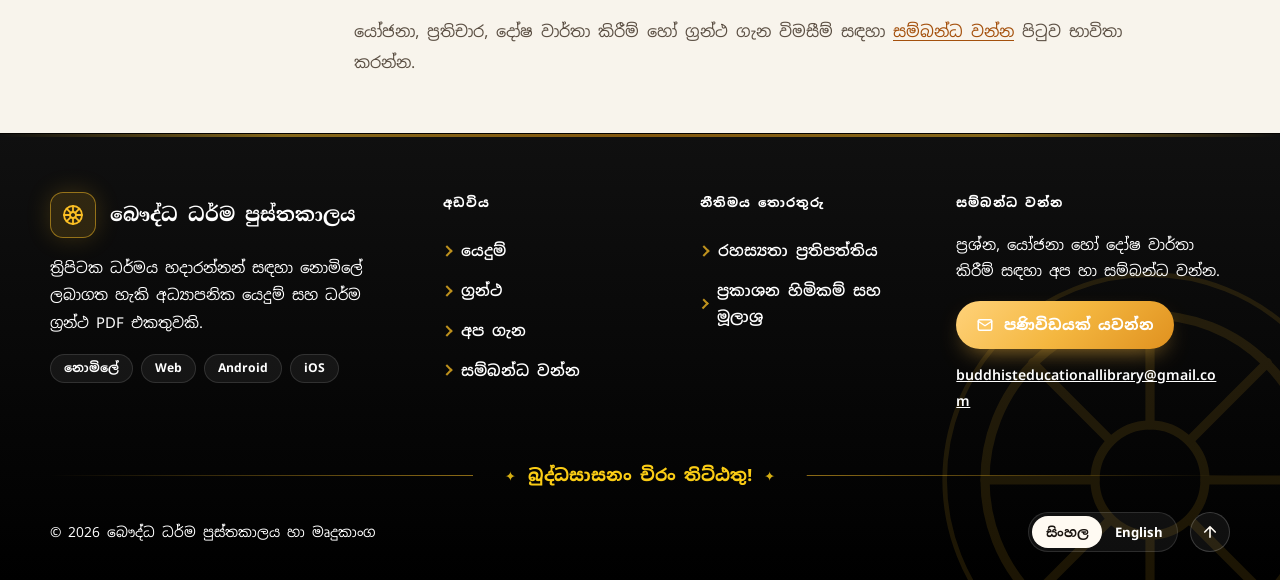
==== commit 33fd94ff: "Cookie notice ඉවත් කර Google Analytics සියලු අමුත්තන් සඳහා ක්‍රියාත්මක කළා; රහස්‍යතා ප්‍රතිපත්තිය යා" ====
--- a/about.html
+++ b/about.html
@@ -26,7 +26,7 @@
     })();
   </script>
   <script src="i18n.js?v=2"></script>
-  <script src="site.js?v=5"></script>
+  <script src="site.js?v=6"></script>
 </head>
 <body>
 
@@ -211,7 +211,6 @@
             <ul>
               <li><a href="privacy.html" data-i18n="footer.privacy">රහස්‍යතා ප්‍රතිපත්තිය</a></li>
               <li><a href="copyright.html" data-i18n="footer.copyright">ප්‍රකාශන හිමිකම් සහ මූලාශ්‍ර</a></li>
-              <li><button type="button" class="footer-link-btn" onclick="openCookieSettings()" data-i18n="footer.cookie">Cookie සැකසුම්</button></li>
             </ul>
           </nav>
 
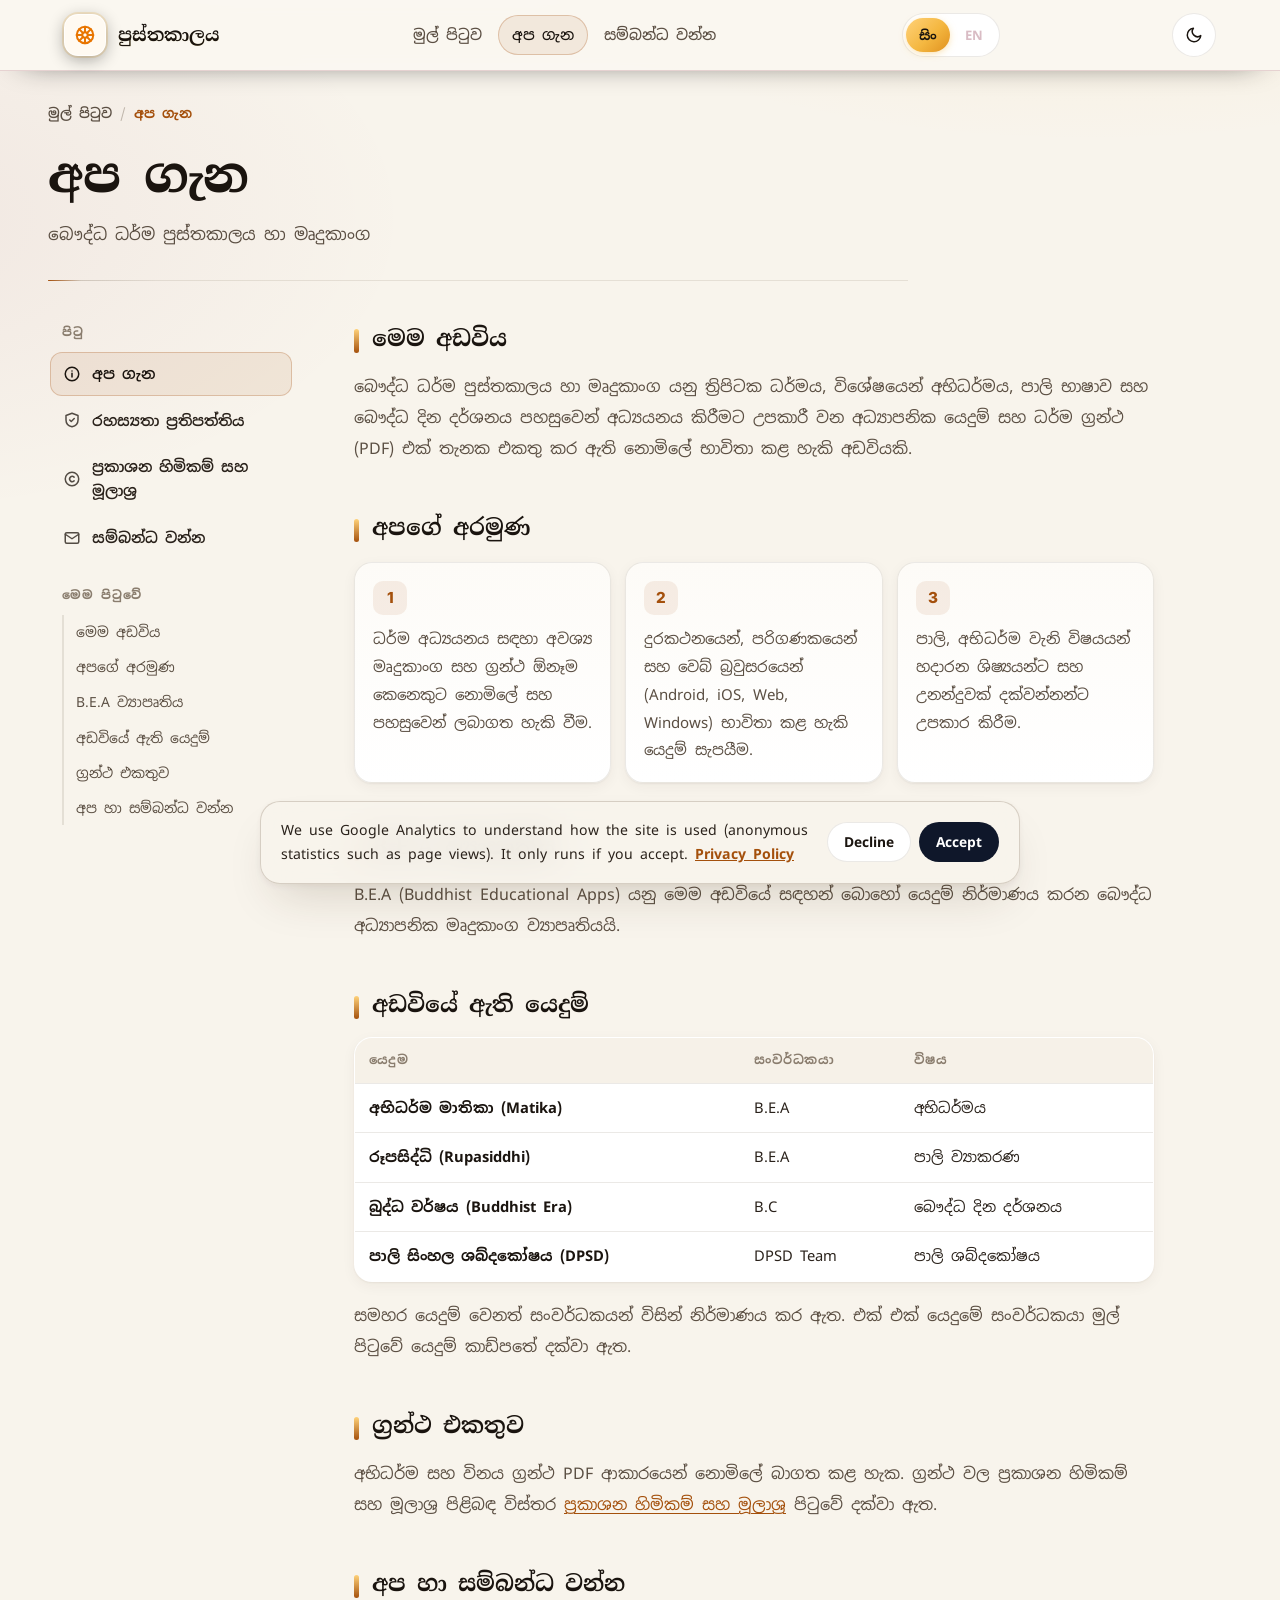
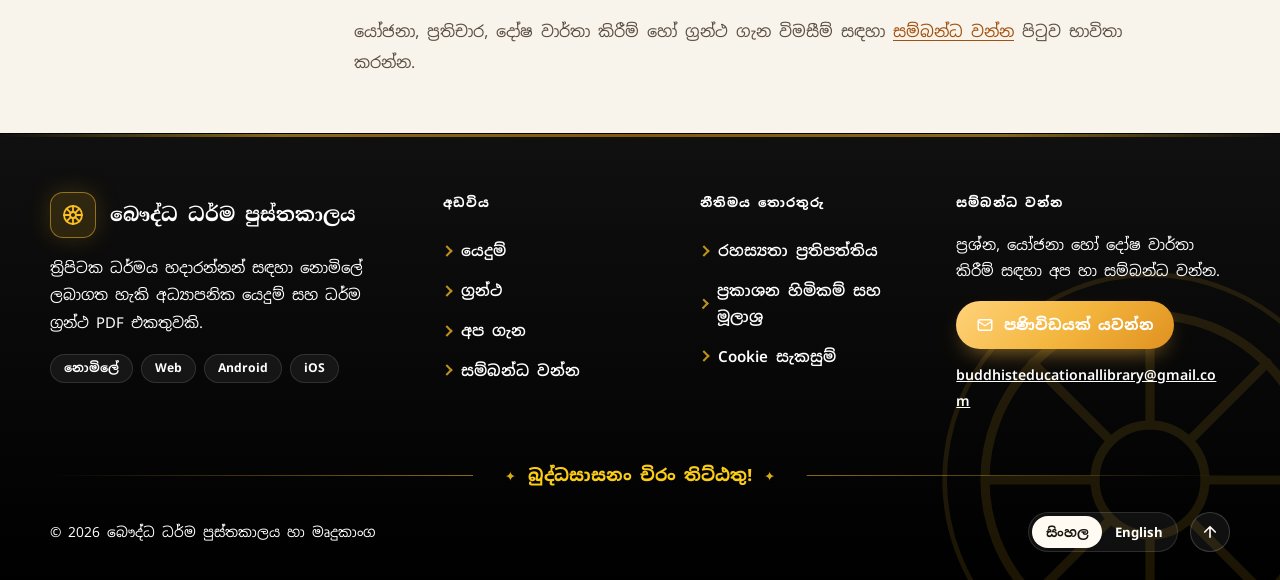
==== commit 6e68583a: "Cookie notice නැවත අලුත් අමුත්තන්ට ස්වයංක්‍රීයව පෙන්වීම (එකඟතාවෙන් පසු පමණක් Analytics) Co-Authored-" ====
--- a/about.html
+++ b/about.html
@@ -211,6 +211,7 @@
             <ul>
               <li><a href="privacy.html" data-i18n="footer.privacy">රහස්‍යතා ප්‍රතිපත්තිය</a></li>
               <li><a href="copyright.html" data-i18n="footer.copyright">ප්‍රකාශන හිමිකම් සහ මූලාශ්‍ර</a></li>
+              <li><button type="button" class="footer-link-btn" onclick="openCookieSettings()" data-i18n="footer.cookie">Cookie සැකසුම්</button></li>
             </ul>
           </nav>
 
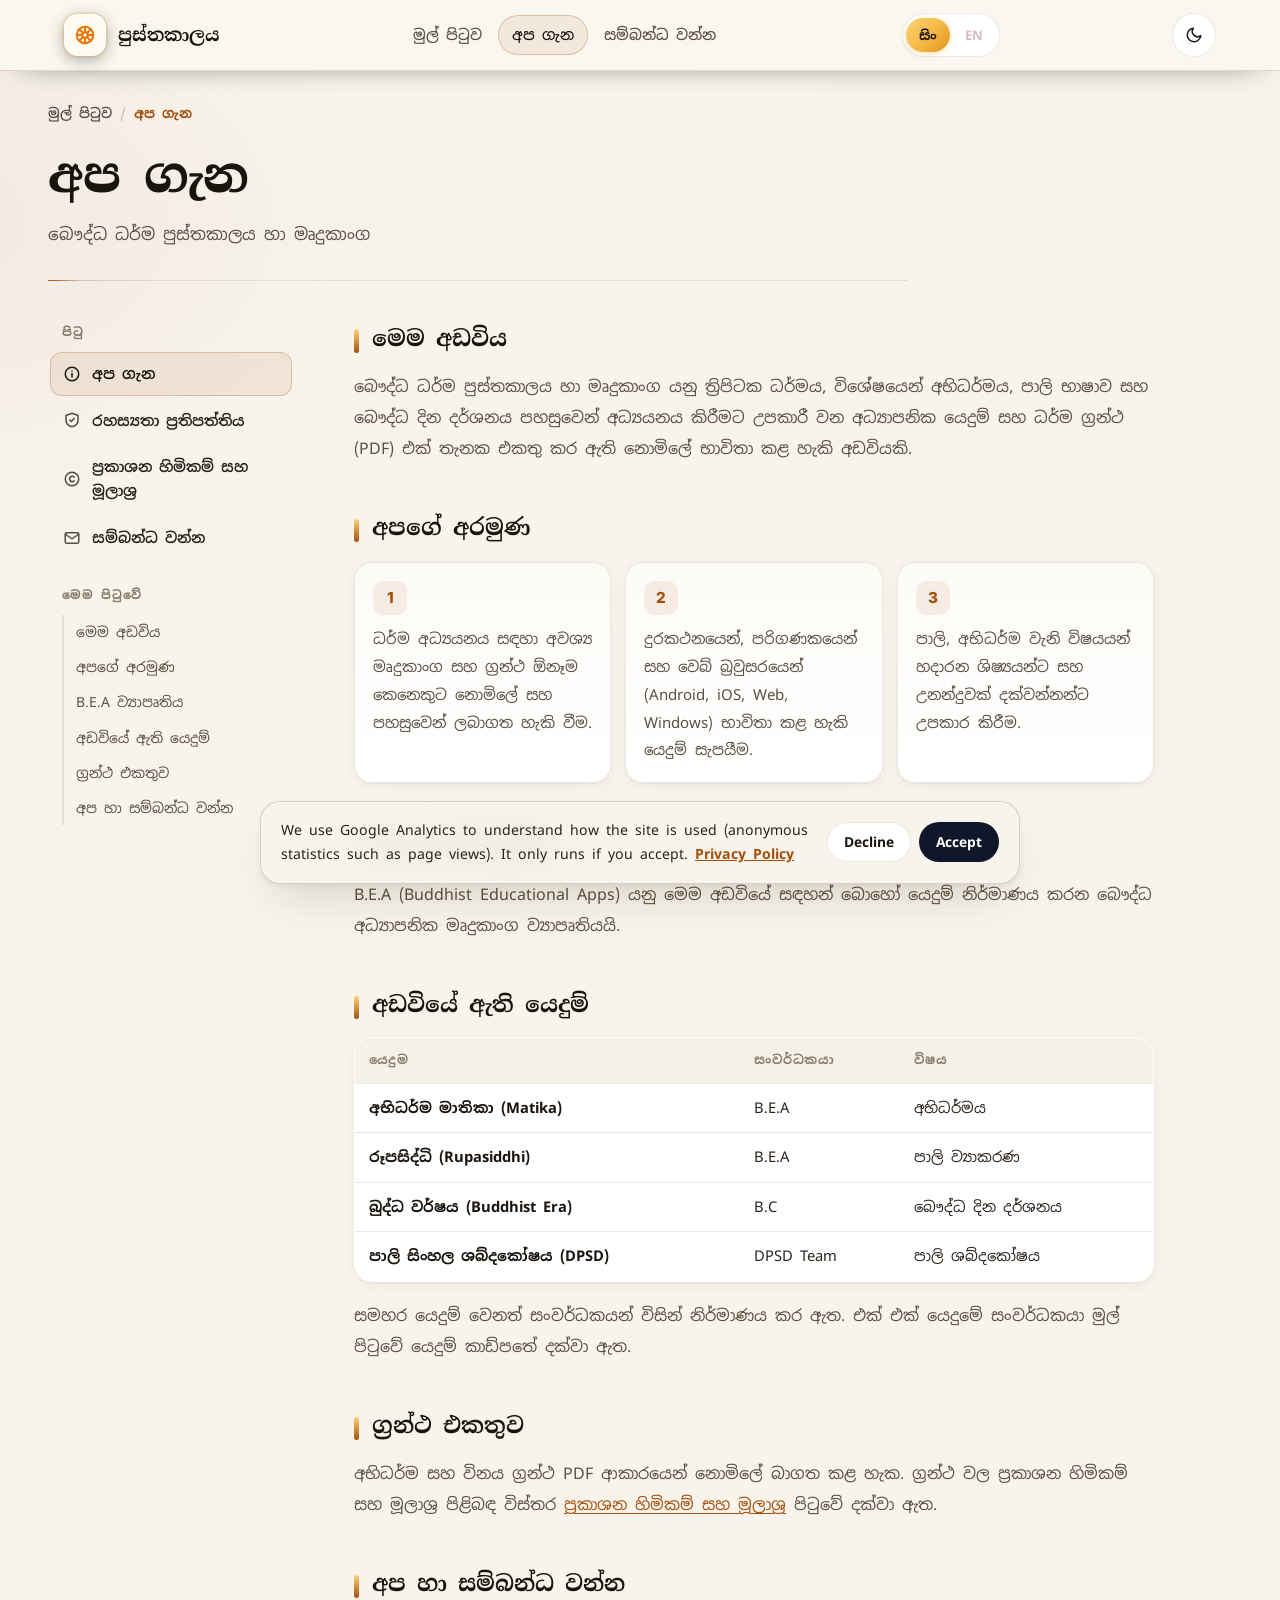
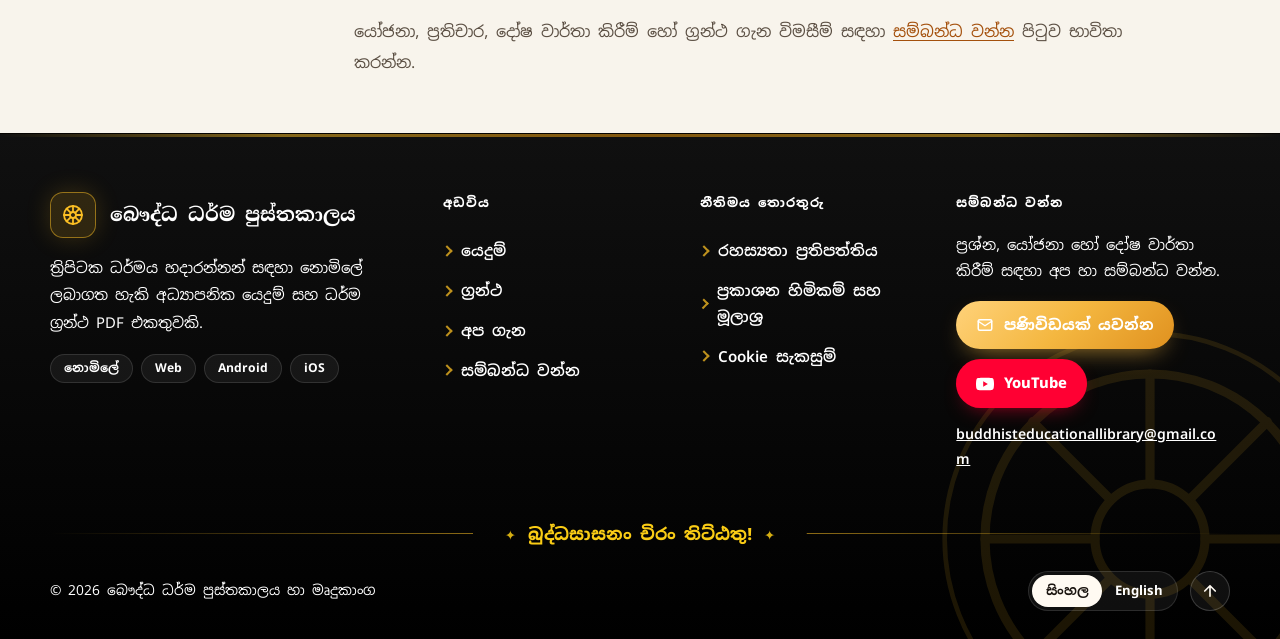
==== commit 21e4cef2: "YouTube channel සබැඳිය footer වල නැවත පෙන්වීම Co-Authored-By: Claude Sonnet 5.5 <noreply@anthropic.c" ====
--- a/about.html
+++ b/about.html
@@ -222,12 +222,10 @@
               <svg viewBox="0 0 24 24" width="18" height="18" fill="none" stroke="currentColor" stroke-width="2" stroke-linecap="round" stroke-linejoin="round" aria-hidden="true"><rect x="3" y="5" width="18" height="14" rx="2"/><path d="m3 7 9 6 9-6"/></svg>
               <span data-i18n="footer.contactCta">පණිවිඩයක් යවන්න</span>
             </a>
-            <!-- YouTube channel link temporarily hidden (restore by removing this comment)
             <a href="https://www.youtube.com/channel/UCEE-chO1DIJtN_PKkVTCtBQ" class="footer-cta footer-youtube" target="_blank" rel="noopener noreferrer">
               <svg viewBox="0 0 24 24" width="18" height="18" fill="currentColor" aria-hidden="true"><path d="M23.5 6.2a3 3 0 0 0-2.1-2.1C19.5 3.6 12 3.6 12 3.6s-7.5 0-9.4.5A3 3 0 0 0 .5 6.2 31 31 0 0 0 0 12a31 31 0 0 0 .5 5.8 3 3 0 0 0 2.1 2.1c1.9.5 9.4.5 9.4.5s7.5 0 9.4-.5a3 3 0 0 0 2.1-2.1A31 31 0 0 0 24 12a31 31 0 0 0-.5-5.8ZM9.6 15.6V8.4l6.2 3.6-6.2 3.6Z"/></svg>
               <span data-i18n="footer.youtube">YouTube නාලිකාව</span>
             </a>
-            -->
             <a href="#" class="footer-mail" data-contact-email data-hide-if-no-email hidden></a>
           </div>
 
--- a/modern.css
+++ b/modern.css
@@ -1345,3 +1345,19 @@
     margin: 0;
   }
 }
+
+/* Desktop (Windows / macOS / Linux) download buttons */
+.desktop-downloads { margin: 12px 0 4px; }
+.desktop-downloads-title { display: block; font-size: .78rem; font-weight: 700; opacity: .75; margin-bottom: 6px; }
+.desktop-downloads-row { display: flex; flex-wrap: wrap; gap: 8px; }
+.btn-desktop-dl {
+  flex: 1 1 110px; min-height: 44px; padding: 6px 12px; border-radius: 999px;
+  display: inline-flex; flex-direction: column; align-items: center; justify-content: center; line-height: 1.15;
+  font-family: var(--font-ui, inherit); font-size: .85rem; font-weight: 600; text-decoration: none !important;
+  color: var(--text-bright); background: rgba(1, 135, 95, .1); border: 1px solid rgba(1, 180, 126, .34);
+  transition: all .2s ease;
+}
+.btn-desktop-dl small { font-size: .7rem; font-weight: 500; opacity: .7; }
+.btn-desktop-dl:hover { border-color: #02a875; background: rgba(1, 135, 95, .2); transform: translateY(-1px); }
+html.light .btn-desktop-dl { background: #f0faf6; border-color: rgba(1, 135, 95, .28); color: #075a43; }
+html.light .btn-desktop-dl:hover { border-color: #01875f; background: #dff4eb; color: #064d3b; }
